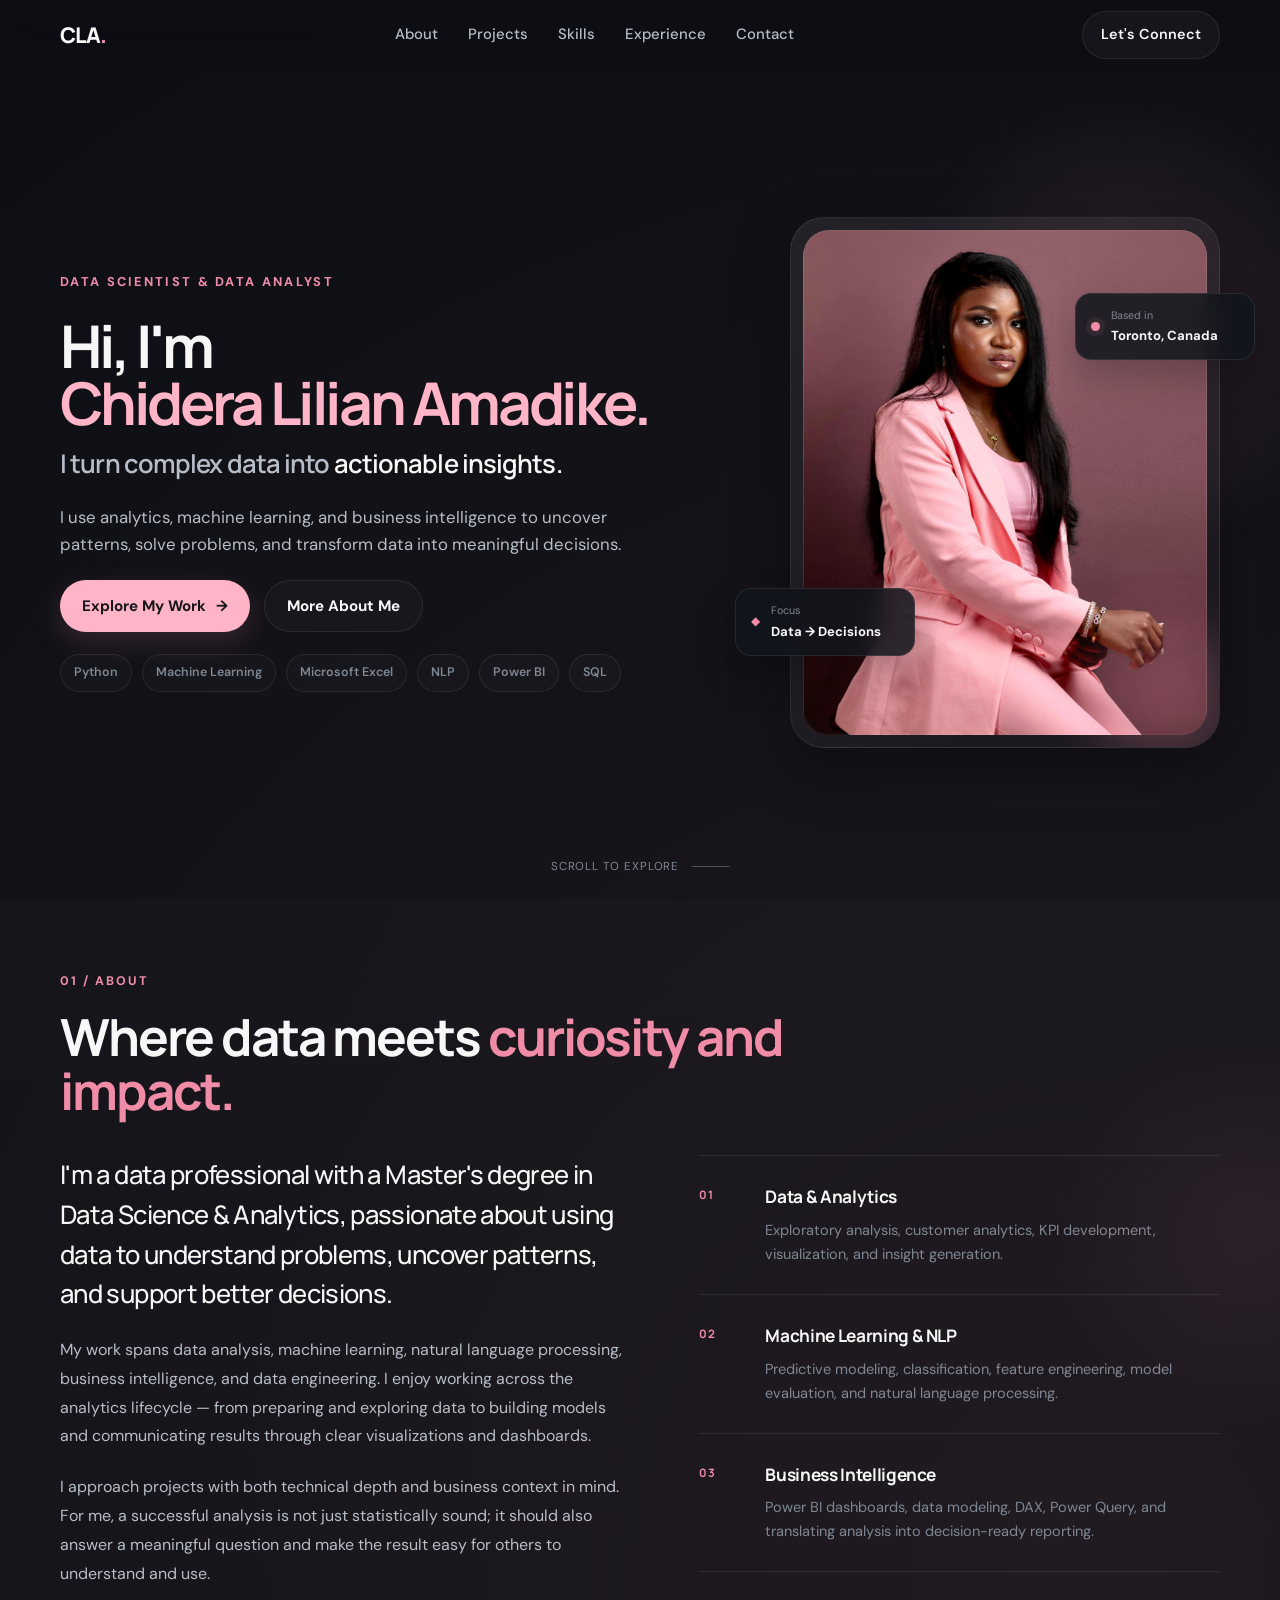
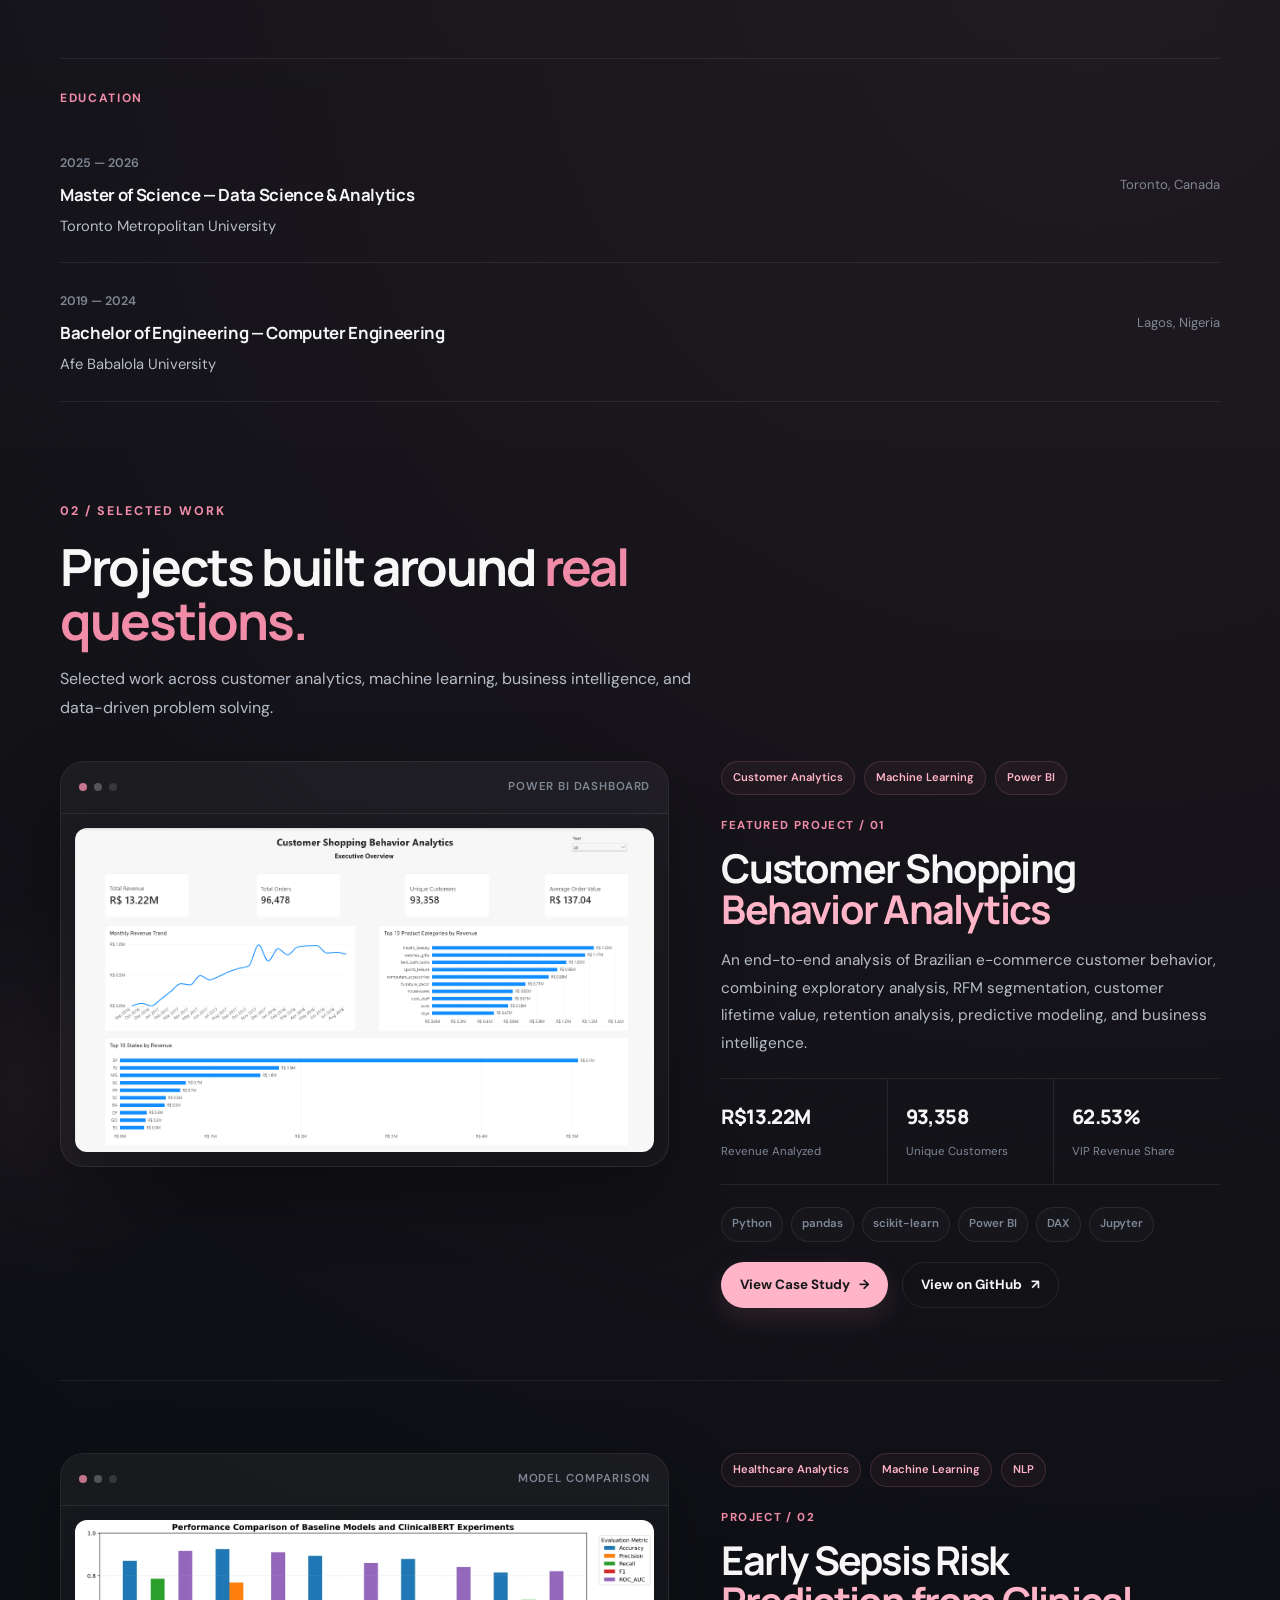
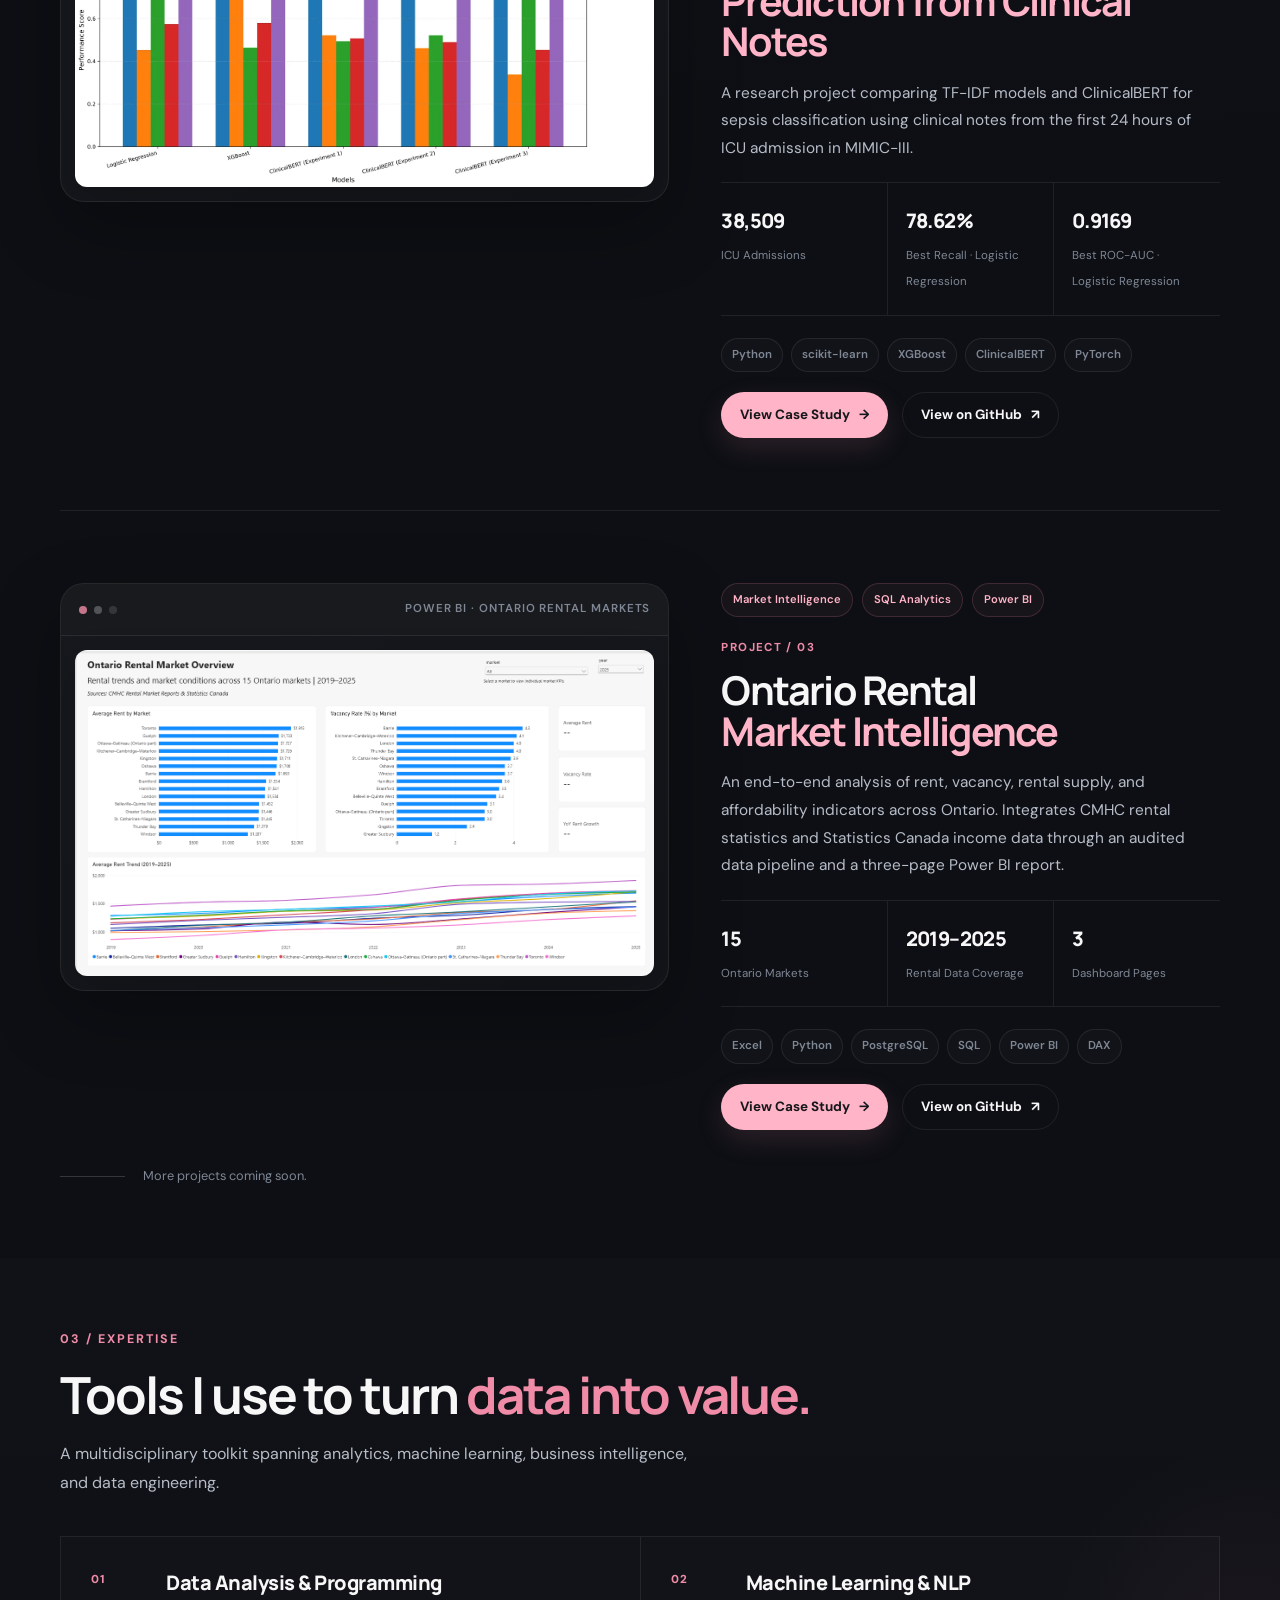
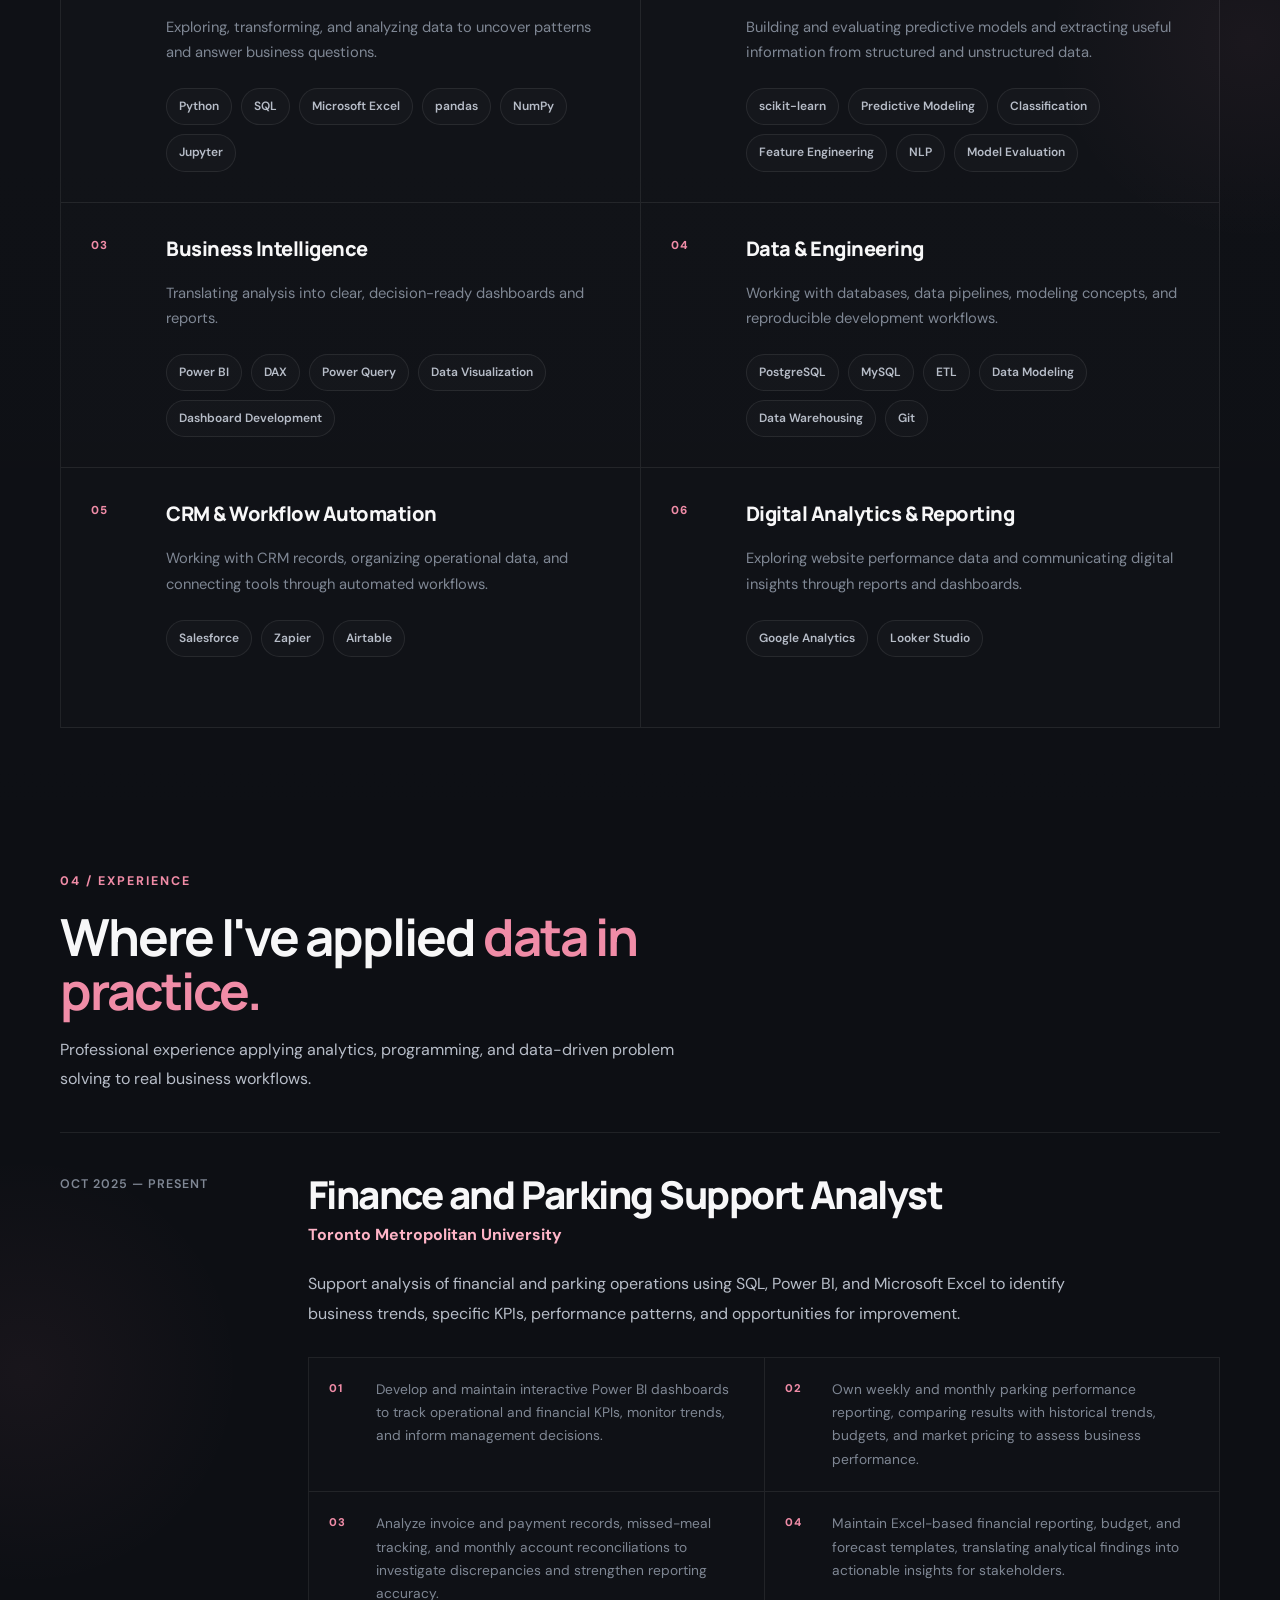
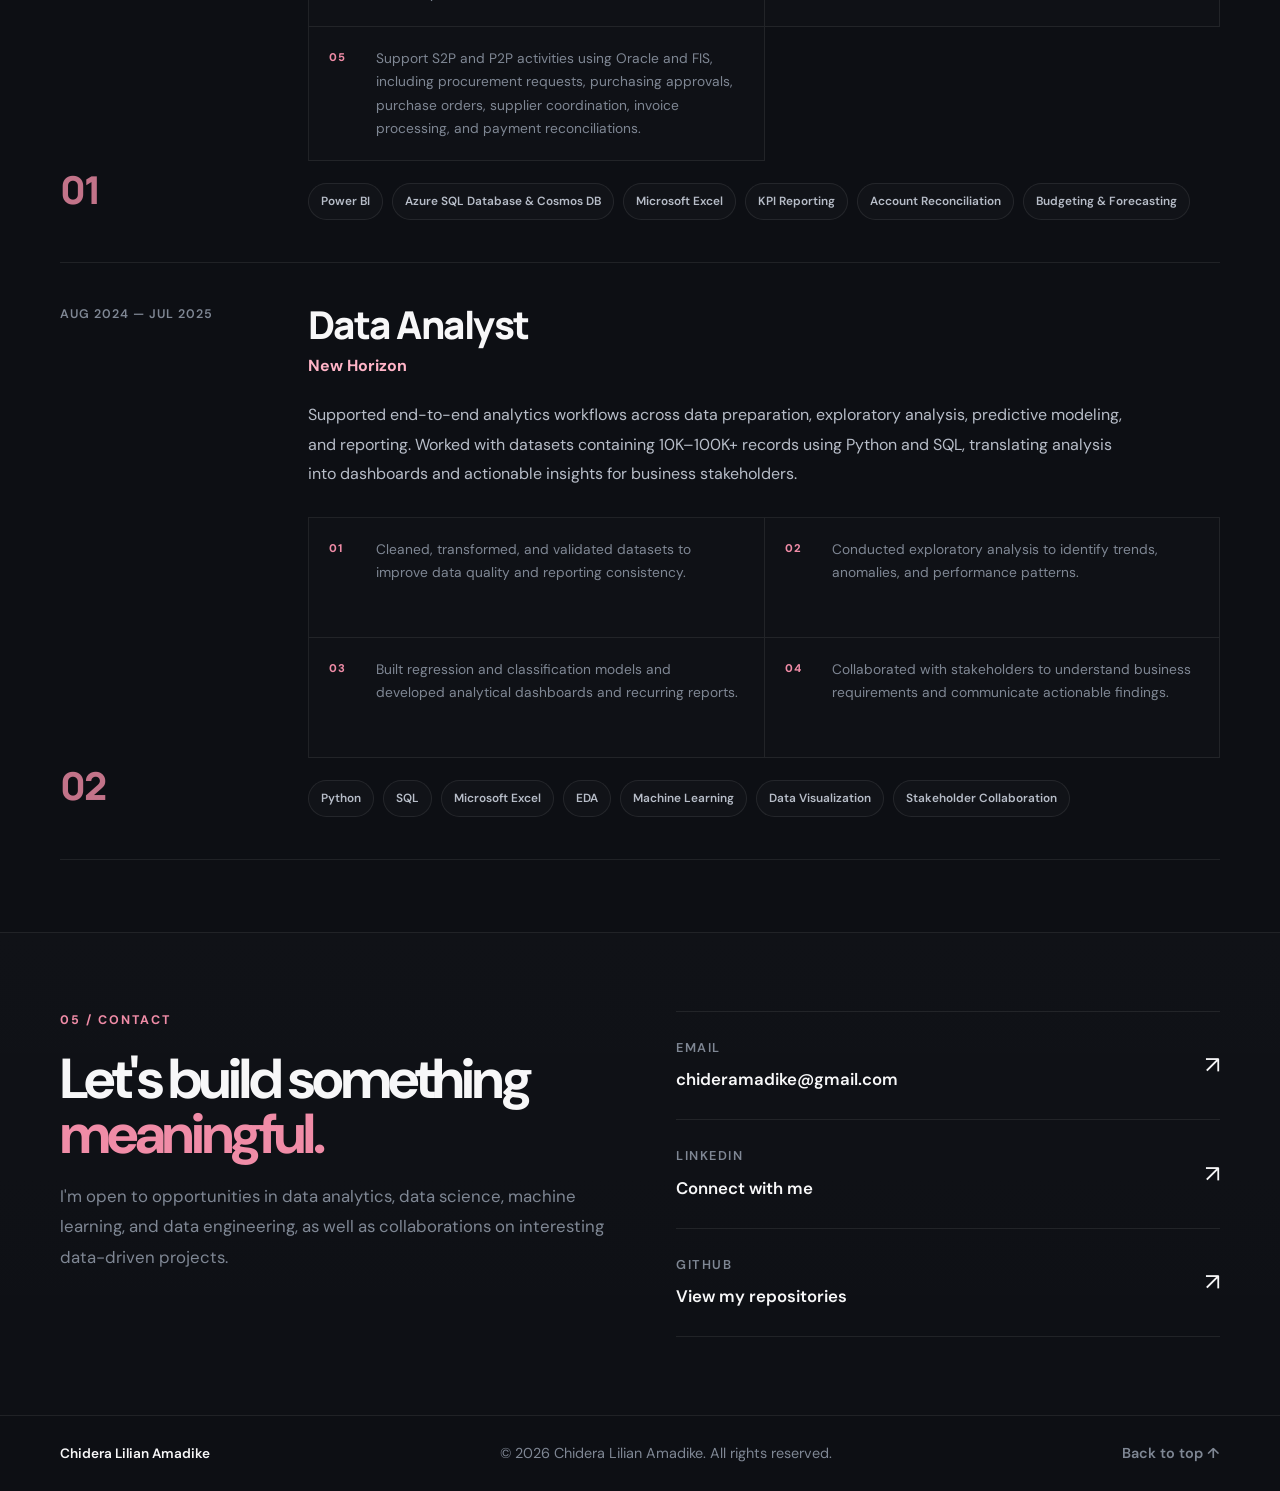
==== index.html @ ca0c2e91 "Update index.html" ====
<!DOCTYPE html>
<html lang="en">
<head>
    <meta charset="UTF-8">
    <meta name="viewport" content="width=device-width, initial-scale=1.0">

    <meta
        name="description"
        content="Portfolio of Chidera Lilian Amadike — Data Analyst and Scientist specializing in analytics, business intelligence, machine learning, and NLP."
    >

    <title>Chidera Lilian Amadike | Data Analyst and Scientist</title>

    <!-- Google Fonts -->
    <link rel="preconnect" href="https://fonts.googleapis.com">
    <link rel="preconnect" href="https://fonts.gstatic.com" crossorigin>
    <link
        href="https://fonts.googleapis.com/css2?family=DM+Sans:wght@400;500;600;700&family=Manrope:wght@400;500;600;700;800&display=swap"
        rel="stylesheet"
    >

    <!-- Main Stylesheet -->
    <link rel="stylesheet" href="css/style.css">
</head>

<body>

    <!-- =========================
         Navigation
    ========================== -->
    <header class="site-header">
        <nav class="navbar container">

            <a href="#home" class="logo" aria-label="Chidera Lilian Amadike home">
                CLA<span>.</span>
            </a>

            <div class="nav-links">
                <a href="#about">About</a>
                <a href="#projects">Projects</a>
                <a href="#skills">Skills</a>
                <a href="#experience">Experience</a>
                <a href="#contact">Contact</a>
            </div>

            <a href="#contact" class="nav-cta">
                Let's Connect
            </a>

        </nav>
    </header>


    <main>

        <!-- =========================
             Hero
        ========================== -->
        <section class="hero" id="home">

            <div class="hero-background" aria-hidden="true"></div>

            <div class="container hero-grid">

                <!-- Hero Content -->
                <div class="hero-content">

                    <p class="eyebrow">
                        DATA SCIENTIST & DATA ANALYST
                    </p>

                    <h1>
                        Hi, I'm
                        <span>Chidera Lilian Amadike.</span>
                    </h1>

                    <h2>
                        I turn complex data into
                        <span>actionable insights.</span>
                    </h2>

                    <p class="hero-description">
                        I use analytics, machine learning, and business
                        intelligence to uncover patterns, solve problems,
                        and transform data into meaningful decisions.
                    </p>

                    <div class="hero-actions">

                        <a href="#projects" class="btn btn-primary">
                            Explore My Work
                            <span aria-hidden="true">→</span>
                        </a>

                        <a href="#about" class="btn btn-secondary">
                            More About Me
                        </a>

                    </div>

                    <div class="hero-tech">
                        <span>Python</span>
                        <span>Machine Learning</span>
                        <span>Microsoft Excel</span>
                        <span>NLP</span>
                        <span>Power BI</span>
                        <span>SQL</span>
                    </div>

                </div>


                <!-- Hero Portrait -->
                <div class="hero-visual">

                    <div class="portrait-frame">

                        <img
                            src="assets/images/profile.jpeg"
                            alt="Portrait of Chidera Lilian Amadike"
                            class="profile-image"
                        >

                        <div class="portrait-accent" aria-hidden="true"></div>

                    </div>

                    <div class="floating-card floating-card-one">
                        <span class="floating-icon">◆</span>
                        <div>
                            <small>Focus</small>
                            <strong>Data → Decisions</strong>
                        </div>
                    </div>

                    <div class="floating-card floating-card-two">
                        <span class="status-dot"></span>
                        <div>
                            <small>Based in</small>
                            <strong>Toronto, Canada</strong>
                        </div>
                    </div>

                </div>

            </div>

            <div class="scroll-indicator">
                <span>Scroll to explore</span>
                <span class="scroll-line"></span>
            </div>

        </section>


        <!-- =========================
             About
        ========================== -->
        <section class="section about-section" id="about">
            <div class="container">

                <div class="section-heading">
                    <p class="section-label">01 / ABOUT</p>

                    <h2 class="section-title">
                        Where data meets
                        <span>curiosity and impact.</span>
                    </h2>
                </div>

                <div class="about-grid">

                    <div class="about-intro">
                        <p class="about-lead">
                            I'm a data professional with a Master's degree in
                            Data Science & Analytics, passionate about using data
                            to understand problems, uncover patterns, and support
                            better decisions.
                        </p>

                        <p>
                            My work spans data analysis, machine learning,
                            natural language processing, business intelligence,
                            and data engineering. I enjoy working across the
                            analytics lifecycle — from preparing and exploring
                            data to building models and communicating results
                            through clear visualizations and dashboards.
                        </p>

                        <p>
                            I approach projects with both technical depth and
                            business context in mind. For me, a successful
                            analysis is not just statistically sound; it should
                            also answer a meaningful question and make the
                            result easy for others to understand and use.
                        </p>
                    </div>

                    <div class="about-details">

                        <div class="about-card">
                            <span class="about-card-number">01</span>

                            <div>
                                <h3>Data & Analytics</h3>
                                <p>
                                    Exploratory analysis, customer analytics,
                                    KPI development, visualization, and
                                    insight generation.
                                </p>
                            </div>
                        </div>

                        <div class="about-card">
                            <span class="about-card-number">02</span>

                            <div>
                                <h3>Machine Learning & NLP</h3>
                                <p>
                                    Predictive modeling, classification,
                                    feature engineering, model evaluation,
                                    and natural language processing.
                                </p>
                            </div>
                        </div>

                        <div class="about-card">
                            <span class="about-card-number">03</span>

                            <div>
                                <h3>Business Intelligence</h3>
                                <p>
                                    Power BI dashboards, data modeling,
                                    DAX, Power Query, and translating
                                    analysis into decision-ready reporting.
                                </p>
                            </div>
                        </div>

                    </div>

                </div>

                <div class="about-education">

                    <div class="education-heading">
                        <span>Education</span>
                    </div>

                    <div class="education-item">

                        <div>
                            <span class="education-year">2025 — 2026</span>
                            <h3>Master of Science — Data Science & Analytics</h3>
                            <p>Toronto Metropolitan University</p>
                        </div>

                        <span class="education-location">
                            Toronto, Canada
                        </span>

                    </div>

                    <div class="education-item">

                        <div>
                            <span class="education-year">2019 — 2024</span>
                            <h3>Bachelor of Engineering — Computer Engineering</h3>
                            <p>Afe Babalola University</p>
                        </div>

                        <span class="education-location">
                            Lagos, Nigeria
                        </span>

                    </div>

                </div>

            </div>
        </section>
       


        <!-- =========================
             Projects
        ========================== -->
        <section class="section projects-section" id="projects">
            <div class="container">

                <div class="section-heading">
                    <p class="section-label">02 / SELECTED WORK</p>

                    <h2 class="section-title">
                        Projects built around
                        <span>real questions.</span>
                    </h2>

                    <p class="projects-intro">
                        Selected work across customer analytics, machine learning,
                        business intelligence, and data-driven problem solving.
                    </p>
                </div>


                <!-- Featured Project -->
                <article class="featured-project">

                    <!-- Dashboard Preview -->
                    <div class="project-visual">

                        <div class="project-browser">

                            <div class="browser-bar">
                                <div class="browser-dots">
                                    <span></span>
                                    <span></span>
                                    <span></span>
                                </div>

                                <span class="browser-label">
                                    Power BI Dashboard
                                </span>
                            </div>

                            <div class="dashboard-image-wrapper">
                                <img
                                    src="assets/images/dashboard-overview.png"
                                    alt="Customer Shopping Behavior Analytics Power BI executive dashboard"
                                    class="dashboard-image"
                                >
                            </div>

                        </div>

                    </div>


                    <!-- Project Information -->
                    <div class="project-content">

                        <div class="project-meta">
                            <span>Customer Analytics</span>
                            <span>Machine Learning</span>
                            <span>Power BI</span>
                        </div>

                        <p class="project-number">
                            FEATURED PROJECT / 01
                        </p>

                        <h3>
                            Customer Shopping
                            <span>Behavior Analytics</span>
                        </h3>

                        <p class="project-description">
                            An end-to-end analysis of Brazilian e-commerce
                            customer behavior, combining exploratory analysis,
                            RFM segmentation, customer lifetime value, retention
                            analysis, predictive modeling, and business
                            intelligence.
                        </p>


                        <!-- Project KPIs -->
                        <div class="project-stats">

                            <div class="project-stat">
                                <strong>R$13.22M</strong>
                                <span>Revenue Analyzed</span>
                            </div>

                            <div class="project-stat">
                                <strong>93,358</strong>
                                <span>Unique Customers</span>
                            </div>

                            <div class="project-stat">
                                <strong>62.53%</strong>
                                <span>VIP Revenue Share</span>
                            </div>

                        </div>


                        <!-- Technology Stack -->
                        <div class="project-stack">
                            <span>Python</span>
                            <span>pandas</span>
                            <span>scikit-learn</span>
                            <span>Power BI</span>
                            <span>DAX</span>
                            <span>Jupyter</span>
                        </div>


                        <!-- Project Actions -->
                        <div class="project-actions">

                            <a
                                href="projects/customer-shopping-behavior.html"
                                class="project-link project-link-primary"
                            >
                                View Case Study
                                <span aria-hidden="true">→</span>
                            </a>

                            <a
                                href="https://github.com/deralili/Customer-Shopping-Behavior-Analytics"
                                target="_blank"
                                rel="noopener noreferrer"
                                class="project-link"
                            >
                                View on GitHub
                                <span aria-hidden="true">↗</span>
                            </a>

                        </div>

                    </div>

                </article>

                <article class="featured-project additional-project">
                    <div class="project-visual">
                        <div class="project-browser">
                            <div class="browser-bar">
                                <div class="browser-dots"><span></span><span></span><span></span></div>
                                <span class="browser-label">Model comparison</span>
                            </div>
                            <div class="dashboard-image-wrapper">
                                <img src="assets/images/sepsis-model-comparison.webp" alt="Comparison of Logistic Regression, XGBoost, and ClinicalBERT performance for sepsis classification" class="dashboard-image" loading="lazy">
                            </div>
                        </div>
                    </div>
                    <div class="project-content">
                        <div class="project-meta"><span>Healthcare Analytics</span><span>Machine Learning</span><span>NLP</span></div>
                        <p class="project-number">PROJECT / 02</p>
                        <h3>Early Sepsis Risk <span>Prediction from Clinical Notes</span></h3>
                        <p class="project-description">A research project comparing TF-IDF models and ClinicalBERT for sepsis classification using clinical notes from the first 24 hours of ICU admission in MIMIC-III.</p>
                        <div class="project-stats">
                            <div class="project-stat"><strong>38,509</strong><span>ICU Admissions</span></div>
                            <div class="project-stat"><strong>78.62%</strong><span>Best Recall · Logistic Regression</span></div>
                            <div class="project-stat"><strong>0.9169</strong><span>Best ROC-AUC · Logistic Regression</span></div>
                        </div>
                        <div class="project-stack"><span>Python</span><span>scikit-learn</span><span>XGBoost</span><span>ClinicalBERT</span><span>PyTorch</span></div>
                        <div class="project-actions">
                            <a href="projects/early-sepsis-risk-prediction.html" class="project-link project-link-primary">View Case Study <span aria-hidden="true">→</span></a>
                            <a href="https://github.com/deralili/Early-Sepsis-Risk-Prediction-NLP" target="_blank" rel="noopener noreferrer" class="project-link">View on GitHub <span aria-hidden="true">↗</span></a>
                        </div>
                    </div>
                </article>


                <article class="featured-project additional-project">
                    <div class="project-visual">
                        <div class="project-browser">
                            <div class="browser-bar">
                                <div class="browser-dots"><span></span><span></span><span></span></div>
                                <span class="browser-label">Power BI · Ontario Rental Markets</span>
                            </div>
                            <div class="dashboard-image-wrapper">
                                <img src="assets/images/rental-market-overview.webp" alt="Ontario rental dashboard comparing average rents, vacancy rates, and trends across 15 markets" class="dashboard-image" width="1339" height="754" loading="lazy">
                            </div>
                        </div>
                    </div>
                    <div class="project-content">
                        <div class="project-meta"><span>Market Intelligence</span><span>SQL Analytics</span><span>Power BI</span></div>
                        <p class="project-number">PROJECT / 03</p>
                        <h3>Ontario Rental <span>Market Intelligence</span></h3>
                        <p class="project-description">An end-to-end analysis of rent, vacancy, rental supply, and affordability indicators across Ontario. Integrates CMHC rental statistics and Statistics Canada income data through an audited data pipeline and a three-page Power BI report.</p>
                        <div class="project-stats">
                            <div class="project-stat"><strong>15</strong><span>Ontario Markets</span></div>
                            <div class="project-stat"><strong>2019–2025</strong><span>Rental Data Coverage</span></div>
                            <div class="project-stat"><strong>3</strong><span>Dashboard Pages</span></div>
                        </div>
                        <div class="project-stack"><span>Excel</span><span>Python</span><span>PostgreSQL</span><span>SQL</span><span>Power BI</span><span>DAX</span></div>
                        <div class="project-actions">
                            <a href="projects/ontario-rental-market-intelligence.html" class="project-link project-link-primary">View Case Study <span aria-hidden="true">→</span></a>
                            <a href="https://github.com/deralili/Ontario-Rental-Market-Intelligence" target="_blank" rel="noopener noreferrer" class="project-link">View on GitHub <span aria-hidden="true">↗</span></a>
                        </div>
                    </div>
                </article>

                <!-- Future Projects -->
                <div class="more-projects">

                    <span class="more-projects-line"></span>

                    <p>
                        More projects coming soon.
                    </p>

                </div>

            </div>
        </section>


        <!-- =========================
            Skills
        ========================== -->
        <section class="section skills-section" id="skills">
            <div class="container">

                <div class="section-heading">
                    <p class="section-label">03 / EXPERTISE</p>

                    <h2 class="section-title">
                        Tools I use to turn
                        <span>data into value.</span>
                    </h2>

                    <p class="skills-intro">
                        A multidisciplinary toolkit spanning analytics,
                        machine learning, business intelligence, and
                        data engineering.
                    </p>
                </div>


                <div class="skills-grid">

                    <!-- Data Analysis -->
                    <article class="skill-group">

                        <div class="skill-number">01</div>

                        <div class="skill-content">
                            <h3>Data Analysis & Programming</h3>

                            <p>
                                Exploring, transforming, and analyzing data
                                to uncover patterns and answer business questions.
                            </p>

                            <div class="skill-tags">
                                <span>Python</span>
                                <span>SQL</span>
                                <span>Microsoft Excel</span>
                                <span>pandas</span>
                                <span>NumPy</span>
                                <span>Jupyter</span>
                            </div>
                        </div>

                    </article>


                    <!-- Machine Learning -->
                    <article class="skill-group">

                        <div class="skill-number">02</div>

                        <div class="skill-content">
                            <h3>Machine Learning & NLP</h3>

                            <p>
                                Building and evaluating predictive models
                                and extracting useful information from
                                structured and unstructured data.
                            </p>

                            <div class="skill-tags">
                                <span>scikit-learn</span>
                                <span>Predictive Modeling</span>
                                <span>Classification</span>
                                <span>Feature Engineering</span>
                                <span>NLP</span>
                                <span>Model Evaluation</span>
                            </div>
                        </div>

                    </article>


                    <!-- Business Intelligence -->
                    <article class="skill-group">

                        <div class="skill-number">03</div>

                        <div class="skill-content">
                            <h3>Business Intelligence</h3>

                            <p>
                                Translating analysis into clear,
                                decision-ready dashboards and reports.
                            </p>

                            <div class="skill-tags">
                                <span>Power BI</span>
                                <span>DAX</span>
                                <span>Power Query</span>
                                <span>Data Visualization</span>
                                <span>Dashboard Development</span>
                            </div>
                        </div>

                    </article>


                    <!-- Data Engineering -->
                    <article class="skill-group">

                        <div class="skill-number">04</div>

                        <div class="skill-content">
                            <h3>Data & Engineering</h3>

                            <p>
                                Working with databases, data pipelines,
                                modeling concepts, and reproducible
                                development workflows.
                            </p>

                            <div class="skill-tags">
                                <span>PostgreSQL</span>
                                <span>MySQL</span>
                                <span>ETL</span>
                                <span>Data Modeling</span>
                                <span>Data Warehousing</span>
                                <span>Git</span>
                            </div>
                        </div>

                    </article>

                    <article class="skill-group">
                        <div class="skill-number">05</div>
                        <div class="skill-content">
                            <h3>CRM &amp; Workflow Automation</h3>
                            <p>Working with CRM records, organizing operational data, and connecting tools through automated workflows.</p>
                            <div class="skill-tags">
                                <span>Salesforce</span>
                                <span>Zapier</span>
                                <span>Airtable</span>
                            </div>
                        </div>
                    </article>

                    <article class="skill-group">
                        <div class="skill-number">06</div>
                        <div class="skill-content">
                            <h3>Digital Analytics &amp; Reporting</h3>
                            <p>Exploring website performance data and communicating digital insights through reports and dashboards.</p>
                            <div class="skill-tags">
                                <span>Google Analytics</span>
                                <span>Looker Studio</span>
                            </div>
                        </div>
                    </article>

                </div>

            </div>
        </section>


        <!-- =========================
            Experience
        ========================== -->
        <section class="section experience-section" id="experience">
            <div class="container">

                <div class="section-heading">
                    <p class="section-label">04 / EXPERIENCE</p>

                    <h2 class="section-title">
                        Where I've applied
                        <span>data in practice.</span>
                    </h2>

                    <p class="experience-intro">
                        Professional experience applying analytics,
                        programming, and data-driven problem solving
                        to real business workflows.
                    </p>
                </div>


                <div class="experience-list">

                    <article class="experience-item">
                        <div class="experience-meta">
                            <span class="experience-date">OCT 2025 — PRESENT</span>
                            <span class="experience-number">01</span>
                        </div>
                        <div class="experience-main">
                            <div class="experience-heading">
                                <h3>Finance and Parking Support Analyst</h3>
                                <p>Toronto Metropolitan University</p>
                            </div>
                            <p class="experience-description">Support analysis of financial and parking operations using SQL, Power BI, and Microsoft Excel to identify business trends, specific KPIs, performance patterns, and opportunities for improvement.</p>
                            <div class="experience-highlights">
                                <div><span>01</span><p>Develop and maintain interactive Power BI dashboards to track operational and financial KPIs, monitor trends, and inform management decisions.</p></div>
                                <div><span>02</span><p>Own weekly and monthly parking performance reporting, comparing results with historical trends, budgets, and market pricing to assess business performance.</p></div>
                                <div><span>03</span><p>Analyze invoice and payment records, missed-meal tracking, and monthly account reconciliations to investigate discrepancies and strengthen reporting accuracy.</p></div>
                                <div><span>04</span><p>Maintain Excel-based financial reporting, budget, and forecast templates, translating analytical findings into actionable insights for stakeholders.</p></div>
                                <div><span>05</span><p>Support S2P and P2P activities using Oracle and FIS, including procurement requests, purchasing approvals, purchase orders, supplier coordination, invoice processing, and payment reconciliations.</p></div>
                            </div>
                            <div class="experience-tools">
                                <span>Power BI</span>
                                <span>Azure SQL Database & Cosmos DB</span>
                                <span>Microsoft Excel</span>
                                <span>KPI Reporting</span>
                                <span>Account Reconciliation</span>
                                <span>Budgeting &amp; Forecasting</span>
                            </div>
                        </div>
                    </article>



                    <article class="experience-item">

                        <div class="experience-meta">
                            <span class="experience-date">
                                AUG 2024 — JUL 2025
                            </span>

                            <span class="experience-number">
                                02
                            </span>
                        </div>


                        <div class="experience-main">

                            <div class="experience-heading">
                                <h3>Data Analyst</h3>
                                <p>New Horizon</p>
                            </div>

                            <p class="experience-description">
                                Supported end-to-end analytics workflows across
                                data preparation, exploratory analysis, predictive
                                modeling, and reporting. Worked with datasets
                                containing 10K–100K+ records using Python and SQL,
                                translating analysis into dashboards and actionable
                                insights for business stakeholders.
                            </p>


                            <div class="experience-highlights">

                                <div>
                                    <span>01</span>
                                    <p>
                                        Cleaned, transformed, and validated
                                        datasets to improve data quality and
                                        reporting consistency.
                                    </p>
                                </div>

                                <div>
                                    <span>02</span>
                                    <p>
                                        Conducted exploratory analysis to identify
                                        trends, anomalies, and performance patterns.
                                    </p>
                                </div>

                                <div>
                                    <span>03</span>
                                    <p>
                                        Built regression and classification models
                                        and developed analytical dashboards and
                                        recurring reports.
                                    </p>
                                </div>

                                <div>
                                    <span>04</span>
                                    <p>
                                        Collaborated with stakeholders to understand
                                        business requirements and communicate
                                        actionable findings.
                                    </p>
                                </div>

                            </div>


                            <div class="experience-tools">
                                <span>Python</span>
                                <span>SQL</span>
                                <span>Microsoft Excel</span>
                                <span>EDA</span>
                                <span>Machine Learning</span>
                                <span>Data Visualization</span>
                                <span>Stakeholder Collaboration</span>
                            </div>

                        </div>

                    </article>

                </div>

            </div>
        </section>


        <!-- =========================
            Contact
        ========================== -->
        <section class="section contact-section" id="contact">
            <div class="container">

                <div class="contact-grid">

                    <div class="contact-copy">

                        <p class="section-label">05 / CONTACT</p>

                        <h2 class="contact-title">
                            Let's build something
                            <span>meaningful.</span>
                        </h2>

                        <p class="contact-description">
                            I'm open to opportunities in data analytics,
                            data science, machine learning, and data engineering,
                            as well as collaborations on interesting data-driven
                            projects.
                        </p>

                    </div>


                    <div class="contact-links">

                        <a
                            href="mailto:chideramadike@gmail.com"
                            class="contact-link"
                        >
                            <div>
                                <span class="contact-link-label">Email</span>
                                <strong>chideramadike@gmail.com</strong>
                            </div>

                            <span class="contact-arrow" aria-hidden="true">↗</span>
                        </a>


                        <a
                            href="https://www.linkedin.com/in/chidera-amadike-513318216/"
                            target="_blank"
                            rel="noopener noreferrer"
                            class="contact-link"
                        >
                            <div>
                                <span class="contact-link-label">LinkedIn</span>
                                <strong>Connect with me</strong>
                            </div>

                            <span class="contact-arrow" aria-hidden="true">↗</span>
                        </a>


                        <a
                            href="https://github.com/deralili"
                            target="_blank"
                            rel="noopener noreferrer"
                            class="contact-link"
                        >
                            <div>
                                <span class="contact-link-label">GitHub</span>
                                <strong>View my repositories</strong>
                            </div>

                            <span class="contact-arrow" aria-hidden="true">↗</span>
                        </a>

                    </div>

                </div>

            </div>
        </section>

    </main>


    <!-- =========================
            Footer
        ========================= -->
        <footer class="site-footer">
            <div class="container footer-inner">

                <p class="footer-name">
                    Chidera Lilian Amadike
                </p>

                <p class="footer-copy">
                    © 2026 Chidera Lilian Amadike. All rights reserved.
                </p>

                <a href="#" class="back-to-top">
                    Back to top ↑
                </a>

            </div>
        </footer>


    <!-- JavaScript -->
    <script src="js/script.js"></script>

</body>
</html>
---- css/style.css ----
/* =========================
   Root Variables
========================== */

:root {
    --bg: #0d0f14;
    --bg-soft: #141821;
    --surface: rgba(255, 255, 255, 0.04);

    --text: #f7f7f8;
    --text-soft: #b7bdc8;
    --text-muted: #7f8794;

    --accent: #f08ca7;
    --accent-light: #ffb4c7;
    --accent-dark: #c95f7d;

    --border: rgba(255, 255, 255, 0.08);

    --shadow:
        0 20px 60px rgba(0, 0, 0, 0.35);

    --container: 1160px;
}


/* =========================
   Reset
========================== */

*,
*::before,
*::after {
    box-sizing: border-box;
    margin: 0;
    padding: 0;
}

html {
    scroll-behavior: smooth;
}

body {
    font-family: "DM Sans", sans-serif;
    background:
        radial-gradient(
            circle at 85% 20%,
            rgba(240, 140, 167, 0.08),
            transparent 28%
        ),
        var(--bg);
    color: var(--text);
    line-height: 1.6;
    overflow-x: hidden;
}

img {
    display: block;
    max-width: 100%;
}

a {
    color: inherit;
    text-decoration: none;
}

[id] {
    scroll-margin-top: 92px;
}

button,
input,
textarea {
    font: inherit;
}


/* =========================
   Utility
========================== */

.container {
    width: min(100% - 40px, var(--container));
    margin-inline: auto;
}

.section {
    padding: 72px 0;
}

.section-label {
    margin-bottom: 18px;

    color: var(--accent);
    font-size: 0.78rem;
    font-weight: 700;
    letter-spacing: 0.16em;
}

.section-title {
    max-width: 760px;

    font-family: "Manrope", sans-serif;
    font-size: clamp(2rem, 4vw, 3.45rem);
    line-height: 1.05;
    letter-spacing: -0.04em;
}

.section-title span {
    color: var(--accent);
}


/* =========================
   Header
========================== */

.site-header {
    position: fixed;
    top: 0;
    left: 0;
    z-index: 1000;

    width: 100%;

    background: rgba(13, 15, 20, 0.72);
    border-bottom: 1px solid transparent;

    backdrop-filter: blur(18px);
    -webkit-backdrop-filter: blur(18px);
}

.navbar {
    min-height: 70px;

    display: flex;
    align-items: center;
    justify-content: space-between;
    gap: 32px;
}

.logo {
    font-family: "Manrope", sans-serif;
    font-size: 1.35rem;
    font-weight: 800;
    letter-spacing: -0.04em;
}

.logo span {
    color: var(--accent);
}

.nav-links {
    display: flex;
    align-items: center;
    gap: 30px;
}

.nav-links a {
    position: relative;

    color: var(--text-soft);
    font-size: 0.93rem;
    font-weight: 500;

    transition:
        color 0.25s ease,
        transform 0.25s ease;
}

.nav-links a::after {
    content: "";

    position: absolute;
    left: 0;
    bottom: -7px;

    width: 0;
    height: 1px;

    background: var(--accent);

    transition: width 0.25s ease;
}

.nav-links a:hover {
    color: var(--text);
}

.nav-links a:hover::after {
    width: 100%;
}

.nav-cta {
    padding: 11px 18px;

    border: 1px solid var(--border);
    border-radius: 999px;

    color: var(--text);
    font-size: 0.9rem;
    font-weight: 600;

    background: rgba(255, 255, 255, 0.035);

    transition:
        background 0.25s ease,
        border-color 0.25s ease,
        transform 0.25s ease;
}

.nav-cta:hover {
    background: rgba(240, 140, 167, 0.08);
    border-color: rgba(240, 140, 167, 0.35);

    transform: translateY(-2px);
}


/* =========================
   Hero
========================== */

.hero {
    position: relative;

    min-height: 100vh;
    padding: 128px 0 64px;

    display: flex;
    align-items: center;

    overflow: hidden;
}

.hero-background {
    position: absolute;
    inset: 0;

    pointer-events: none;
}

.hero-background::before {
    content: "";

    position: absolute;
    top: 8%;
    right: -8%;

    width: 520px;
    height: 520px;

    border-radius: 50%;

    background:
        radial-gradient(
            circle,
            rgba(240, 140, 167, 0.14),
            transparent 65%
        );

    filter: blur(8px);
}

.hero-background::after {
    content: none;
}

.hero-grid {
    position: relative;
    z-index: 1;

    display: grid;
    grid-template-columns:
        minmax(0, 1.15fr)
        minmax(350px, 0.85fr);

    align-items: center;
    gap: 64px;
}

.hero-content {
    max-width: 710px;
}

.eyebrow {
    margin-bottom: 24px;

    color: var(--accent);
    font-size: 0.8rem;
    font-weight: 700;
    letter-spacing: 0.18em;
}

.hero h1 {
    margin-bottom: 18px;

    font-family: "Manrope", sans-serif;
    font-size: clamp(2.7rem, 4.6vw, 4.25rem);
    line-height: 0.97;
    letter-spacing: -0.055em;
}

.hero h1 span {
    display: block;
    color: var(--accent-light);
}

.hero h2 {
    max-width: 650px;
    margin-bottom: 26px;

    color: var(--text-soft);

    font-family: "Manrope", sans-serif;
    font-size: clamp(1.35rem, 2vw, 1.95rem);
    line-height: 1.15;
    letter-spacing: -0.035em;
    font-weight: 600;
}

.hero h2 span {
    color: var(--text);
}

.hero-description {
    max-width: 620px;
    margin-bottom: 22px;

    color: var(--text-soft);
    font-size: 1.05rem;
}

.hero-actions {
    display: flex;
    flex-wrap: wrap;
    gap: 14px;

    margin-bottom: 22px;
}


/* =========================
   Buttons
========================== */

.btn {
    min-height: 52px;
    padding: 0 22px;

    display: inline-flex;
    align-items: center;
    justify-content: center;
    gap: 10px;

    border-radius: 999px;

    font-size: 0.95rem;
    font-weight: 700;

    transition:
        transform 0.25s ease,
        box-shadow 0.25s ease,
        background 0.25s ease,
        border-color 0.25s ease;
}

.btn-primary {
    color: #15171b;
    background: var(--accent-light);

    box-shadow:
        0 10px 28px rgba(240, 140, 167, 0.16);
}

.btn-primary:hover {
    transform: translateY(-3px);

    box-shadow:
        0 16px 34px rgba(240, 140, 167, 0.23);
}

.btn-secondary {
    border: 1px solid var(--border);
    color: var(--text);
    background: rgba(255, 255, 255, 0.025);
}

.btn-secondary:hover {
    border-color: rgba(240, 140, 167, 0.28);
    background: rgba(255, 255, 255, 0.055);

    transform: translateY(-3px);
}


/* =========================
   Hero Tech Pills
========================== */

.hero-tech {
    display: flex;
    flex-wrap: wrap;
    gap: 10px;
}

.hero-tech span {
    padding: 8px 13px;

    border: 1px solid var(--border);
    border-radius: 999px;

    color: var(--text-muted);
    font-size: 0.78rem;
    font-weight: 600;

    background: rgba(255, 255, 255, 0.02);
}


/* =========================
   Hero Portrait
========================== */

.hero-visual {
    position: relative;

    width: 100%;
    max-width: 430px;
    justify-self: end;
}

.portrait-frame {
    position: relative;

    padding: 12px;

    border: 1px solid rgba(255, 255, 255, 0.08);
    border-radius: 34px;

    background:
        linear-gradient(
            145deg,
            rgba(255, 255, 255, 0.075),
            rgba(255, 255, 255, 0.015)
        );

    box-shadow: var(--shadow);

    overflow: hidden;
}

.profile-image {
    width: 100%;
    aspect-ratio: 4 / 5;

    object-fit: cover;
    object-position: center 20%;

    border-radius: 26px;

    filter:
        saturate(0.96)
        contrast(1.02);
}

.portrait-frame::after {
    content: "";

    position: absolute;
    inset: 12px;

    border-radius: 26px;

    box-shadow:
        inset 0 0 0 1px rgba(255, 255, 255, 0.055);

    pointer-events: none;
}

.portrait-accent {
    position: absolute;

    width: 170px;
    height: 170px;

    right: -30px;
    bottom: -34px;

    border-radius: 50%;

    background:
        radial-gradient(
            circle,
            rgba(240, 140, 167, 0.34),
            rgba(240, 140, 167, 0)
        );

    filter: blur(20px);

    pointer-events: none;
}


/* =========================
   Floating Cards
========================== */

.floating-card {
    position: absolute;

    min-width: 180px;
    padding: 13px 15px;

    display: flex;
    align-items: center;
    gap: 11px;

    border: 1px solid rgba(255, 255, 255, 0.085);
    border-radius: 16px;

    background: rgba(18, 21, 28, 0.86);

    box-shadow:
        0 18px 40px rgba(0, 0, 0, 0.25);

    backdrop-filter: blur(14px);
    -webkit-backdrop-filter: blur(14px);
}

.floating-card small {
    display: block;

    margin-bottom: 1px;

    color: var(--text-muted);
    font-size: 0.67rem;
}

.floating-card strong {
    display: block;

    color: var(--text);
    font-size: 0.82rem;
    font-weight: 700;
}

.floating-card-one {
    left: -55px;
    bottom: 92px;
}

.floating-card-two {
    right: -35px;
    top: 76px;
}

.floating-icon {
    color: var(--accent);
    font-size: 0.75rem;
}

.status-dot {
    width: 9px;
    height: 9px;

    flex: 0 0 auto;

    border-radius: 50%;

    background: var(--accent);

    box-shadow:
        0 0 0 5px rgba(240, 140, 167, 0.08);
}


/* =========================
   Scroll Indicator
========================== */

.scroll-indicator {
    position: absolute;
    left: 50%;
    bottom: 24px;

    transform: translateX(-50%);

    display: flex;
    align-items: center;
    gap: 12px;

    color: var(--text-muted);
    font-size: 0.72rem;
    letter-spacing: 0.08em;
    text-transform: uppercase;
}

.scroll-line {
    width: 38px;
    height: 1px;

    background: rgba(255, 255, 255, 0.25);
}


/* =========================
   Placeholder Sections
========================== */

.section:nth-of-type(even) {
    background:
        linear-gradient(
            to bottom,
            rgba(255, 255, 255, 0.012),
            rgba(255, 255, 255, 0.004)
        );
}


/* =========================
   Footer
========================== */

.site-footer {
    padding: 28px 0;

    border-top: 1px solid var(--border);

    color: var(--text-muted);
    font-size: 0.85rem;
}


/* =========================
   Responsive
========================== */

@media (max-width: 1050px) {

    .hero-grid {
        grid-template-columns: 1fr 0.85fr;
        gap: 50px;
    }

    .floating-card-one {
        left: -25px;
    }

    .floating-card-two {
        right: -10px;
    }
}


@media (max-width: 860px) {

    .nav-links {
        display: none;
    }

    .hero {
        padding-top: 120px;
    }

    .hero-grid {
        grid-template-columns: 1fr;
        gap: 58px;
    }

    .hero-content {
        max-width: 760px;
    }

    .hero-visual {
        width: min(100%, 440px);
        justify-self: center;
    }

    .floating-card-one {
        left: -20px;
    }

    .floating-card-two {
        right: -15px;
    }

    .scroll-indicator {
        display: none;
    }
}


@media (max-width: 560px) {

    .container {
        width: min(100% - 28px, var(--container));
    }

    .site-header {
        background: rgba(13, 15, 20, 0.88);
    }

    .navbar {
        min-height: 72px;
    }

    .nav-cta {
        padding: 9px 14px;
        font-size: 0.8rem;
    }

    .hero {
        min-height: auto;
        padding: 120px 0 70px;
    }

    .hero h1 {
        font-size: clamp(2.8rem, 16vw, 4.5rem);
    }

    .hero h2 {
        font-size: 1.55rem;
    }

    .hero-description {
        font-size: 0.98rem;
    }

    .hero-actions {
        align-items: stretch;
        flex-direction: column;
    }

    .btn {
        width: 100%;
    }

    .portrait-frame {
        border-radius: 26px;
    }

    .profile-image {
        border-radius: 20px;
    }

    .portrait-frame::after {
        border-radius: 20px;
    }

    .floating-card {
        min-width: 155px;
        padding: 11px 12px;
    }

    .floating-card-one {
        left: -4px;
        bottom: 42px;
    }

    .floating-card-two {
        right: -4px;
        top: 35px;
    }

    .section {
        padding: 72px 0;
    }
}



/* =========================
   About Section
========================== */

.about-section {
    position: relative;
    overflow: hidden;
}

.about-section::before {
    content: "";

    position: absolute;
    top: 10%;
    right: -180px;

    width: 420px;
    height: 420px;

    border-radius: 50%;

    background: radial-gradient(
        circle,
        rgba(240, 140, 167, 0.07),
        transparent 68%
    );

    pointer-events: none;
}

.section-heading {
    margin-bottom: 38px;
}

.about-grid {
    display: grid;
    grid-template-columns: 1.05fr 0.95fr;
    gap: 64px;

    align-items: start;
}

.about-intro {
    max-width: 650px;
}

.about-lead {
    margin-bottom: 22px;

    color: var(--text);
    font-family: "Manrope", sans-serif;
    font-size: clamp(1.35rem, 2vw, 1.7rem);
    font-weight: 500;
    line-height: 1.55;
    letter-spacing: -0.025em;
}

.about-intro > p:not(.about-lead) {
    margin-bottom: 22px;

    color: var(--text-soft);
    font-size: 1rem;
    line-height: 1.8;
}


/* About Capability Cards */

.about-details {
    display: flex;
    flex-direction: column;
}

.about-card {
    padding: 27px 0;

    display: grid;
    grid-template-columns: 48px 1fr;
    gap: 18px;

    border-top: 1px solid var(--border);
}

.about-card:last-child {
    border-bottom: 1px solid var(--border);
}

.about-card-number {
    padding-top: 3px;

    color: var(--accent);
    font-family: "Manrope", sans-serif;
    font-size: 0.72rem;
    font-weight: 700;
    letter-spacing: 0.08em;
}

.about-card h3 {
    margin-bottom: 8px;

    color: var(--text);
    font-family: "Manrope", sans-serif;
    font-size: 1.08rem;
    font-weight: 700;
    letter-spacing: -0.02em;
}

.about-card p {
    max-width: 440px;

    color: var(--text-muted);
    font-size: 0.91rem;
    line-height: 1.65;
}


/* Education */

.about-education {
    margin-top: 48px;

    border-top: 1px solid var(--border);
}

.education-heading {
    padding: 25px 0 15px;
}

.education-heading span {
    color: var(--accent);

    font-size: 0.75rem;
    font-weight: 700;
    letter-spacing: 0.14em;
    text-transform: uppercase;
}

.education-item {
    padding: 24px 0;

    display: flex;
    align-items: flex-start;
    justify-content: space-between;
    gap: 40px;

    border-bottom: 1px solid var(--border);
}

.education-year {
    display: inline-block;

    margin-bottom: 8px;

    color: var(--text-muted);
    font-size: 0.78rem;
    font-weight: 600;
}

.education-item h3 {
    margin-bottom: 6px;

    color: var(--text);
    font-family: "Manrope", sans-serif;
    font-size: 1.05rem;
    font-weight: 700;
    letter-spacing: -0.02em;
}

.education-item p {
    color: var(--text-soft);
    font-size: 0.92rem;
}

.education-location {
    padding-top: 25px;

    color: var(--text-muted);
    font-size: 0.82rem;

    text-align: right;
    white-space: nowrap;
}


/* =========================
   About Responsive
========================== */

@media (max-width: 860px) {

    .about-grid {
        grid-template-columns: 1fr;
        gap: 42px;
    }

    .about-intro {
        max-width: 720px;
    }

    .about-education {
        margin-top: 75px;
    }
}


@media (max-width: 560px) {

    .section-heading {
        margin-bottom: 36px;
    }

    .about-lead {
        font-size: 1.25rem;
    }

    .about-card {
        grid-template-columns: 38px 1fr;
        gap: 10px;

        padding: 23px 0;
    }

    .about-education {
        margin-top: 48px;
    }

    .education-item {
        flex-direction: column;
        gap: 10px;

        padding: 25px 0;
    }

    .education-location {
        padding-top: 0;

        text-align: left;
    }
}



/* =========================
   Projects Section
========================== */

.projects-section {
    position: relative;
    overflow: hidden;
}

.projects-section::before {
    content: "";

    position: absolute;
    top: 18%;
    left: -180px;

    width: 420px;
    height: 420px;

    border-radius: 50%;

    background: radial-gradient(
        circle,
        rgba(240, 140, 167, 0.055),
        transparent 68%
    );

    pointer-events: none;
}

.projects-intro {
    max-width: 650px;
    margin-top: 18px;

    color: var(--text-soft);
    font-size: 1rem;
    line-height: 1.8;
}


/* =========================
   Featured Project
========================== */

.featured-project {
    display: grid;
    grid-template-columns: 1.1fr 0.9fr;
    gap: 52px;

    align-items: start;

    margin-top: 20px;
}

.additional-project {
    margin-top: 72px;
    padding-top: 72px;
    border-top: 1px solid var(--border);
}


/* =========================
   Project Visual
========================== */

.project-visual {
    position: relative;
}

.project-browser {
    overflow: hidden;

    border: 1px solid var(--border);
    border-radius: 24px;

    background: rgba(255, 255, 255, 0.025);

    box-shadow:
        0 25px 70px rgba(0, 0, 0, 0.28);
}

.browser-bar {
    min-height: 52px;
    padding: 0 18px;

    display: flex;
    align-items: center;
    justify-content: space-between;

    border-bottom: 1px solid var(--border);

    background: rgba(255, 255, 255, 0.025);
}

.browser-dots {
    display: flex;
    align-items: center;
    gap: 7px;
}

.browser-dots span {
    width: 8px;
    height: 8px;

    border-radius: 50%;

    background: rgba(255, 255, 255, 0.18);
}

.browser-dots span:nth-child(1) {
    background: rgba(240, 140, 167, 0.8);
}

.browser-dots span:nth-child(2) {
    background: rgba(255, 255, 255, 0.25);
}

.browser-dots span:nth-child(3) {
    background: rgba(255, 255, 255, 0.12);
}

.browser-label {
    color: var(--text-muted);

    font-size: 0.72rem;
    font-weight: 600;
    letter-spacing: 0.08em;
    text-transform: uppercase;
}

.dashboard-image-wrapper {
    padding: 14px;

    background:
        linear-gradient(
            145deg,
            rgba(255, 255, 255, 0.018),
            rgba(255, 255, 255, 0.005)
        );
}

.dashboard-image {
    width: 100%;
    height: auto;

    border-radius: 12px;

    box-shadow:
        0 16px 38px rgba(0, 0, 0, 0.18);
}


/* =========================
   Project Content
========================== */

.project-content {
    max-width: 530px;
}

.project-meta {
    display: flex;
    flex-wrap: wrap;
    gap: 9px;

    margin-bottom: 22px;
}

.project-meta span {
    padding: 7px 11px;

    border: 1px solid rgba(240, 140, 167, 0.18);
    border-radius: 999px;

    color: var(--accent-light);

    background: rgba(240, 140, 167, 0.045);

    font-size: 0.7rem;
    font-weight: 600;
}

.project-number {
    margin-bottom: 13px;

    color: var(--accent);

    font-size: 0.72rem;
    font-weight: 700;
    letter-spacing: 0.12em;
}

.project-content h3 {
    margin-bottom: 18px;

    font-family: "Manrope", sans-serif;
    font-size: clamp(1.9rem, 3.1vw, 2.85rem);
    line-height: 1.02;
    letter-spacing: -0.045em;
}

.project-content h3 span {
    display: block;

    color: var(--accent-light);
}

.project-description {
    margin-bottom: 20px;

    color: var(--text-soft);
    font-size: 0.96rem;
    line-height: 1.8;
}


/* =========================
   Project Stats
========================== */

.project-stats {
    display: grid;
    grid-template-columns: repeat(3, 1fr);

    margin-bottom: 22px;

    border-top: 1px solid var(--border);
    border-bottom: 1px solid var(--border);
}

.project-stat {
    padding: 22px 18px 22px 0;
}

.project-stat:not(:last-child) {
    border-right: 1px solid var(--border);
}

.project-stat:not(:first-child) {
    padding-left: 18px;
}

.project-stat strong {
    display: block;

    margin-bottom: 4px;

    color: var(--text);

    font-family: "Manrope", sans-serif;
    font-size: 1.25rem;
    font-weight: 800;
    letter-spacing: -0.03em;
}

.project-stat span {
    color: var(--text-muted);

    font-size: 0.72rem;
    line-height: 1.4;
}


/* =========================
   Project Stack
========================== */

.project-stack {
    display: flex;
    flex-wrap: wrap;
    gap: 8px;

    margin-bottom: 20px;
}

.project-stack span {
    padding: 7px 10px;

    border: 1px solid var(--border);
    border-radius: 999px;

    color: var(--text-muted);
    background: rgba(255, 255, 255, 0.018);

    font-size: 0.72rem;
    font-weight: 600;
}


/* =========================
   Project Actions
========================== */

.project-actions {
    display: flex;
    flex-wrap: wrap;
    gap: 14px;
}

.project-link {
    min-height: 46px;
    padding: 0 18px;

    display: inline-flex;
    align-items: center;
    gap: 9px;

    border: 1px solid var(--border);
    border-radius: 999px;

    color: var(--text);

    font-size: 0.84rem;
    font-weight: 700;

    transition:
        transform 0.25s ease,
        border-color 0.25s ease,
        background 0.25s ease;
}

.project-link:hover {
    transform: translateY(-3px);

    border-color: rgba(240, 140, 167, 0.28);

    background: rgba(255, 255, 255, 0.04);
}

.project-link-primary {
    border-color: transparent;

    color: #15171b;

    background: var(--accent-light);

    box-shadow:
        0 10px 28px rgba(240, 140, 167, 0.14);
}

.project-link-primary:hover {
    border-color: transparent;

    background: var(--accent);
}


/* =========================
   More Projects
========================== */

.more-projects {
    margin-top: 36px;

    display: flex;
    align-items: center;
    gap: 18px;

    color: var(--text-muted);

    font-size: 0.8rem;
}

.more-projects-line {
    width: 65px;
    height: 1px;

    background: rgba(255, 255, 255, 0.16);
}


/* =========================
   Projects Responsive
========================== */

@media (max-width: 980px) {

    .featured-project {
        grid-template-columns: 1fr;
        gap: 42px;
    }

    .project-content {
        max-width: 760px;
    }
}


@media (max-width: 650px) {

    .featured-project {
        margin-top: 20px;
    }

    .browser-bar {
        min-height: 46px;
        padding: 0 14px;
    }

    .browser-label {
        font-size: 0.64rem;
    }

    .dashboard-image-wrapper {
        padding: 10px;
    }

    .project-content h3 {
        font-size: 2.1rem;
    }

    .project-stats {
        grid-template-columns: 1fr;
    }

    .project-stat {
        padding: 18px 0;
    }

    .project-stat:not(:last-child) {
        border-right: 0;
        border-bottom: 1px solid var(--border);
    }

    .project-stat:not(:first-child) {
        padding-left: 0;
    }

    .project-actions {
        flex-direction: column;
        align-items: stretch;
    }

    .project-link {
        justify-content: center;
        width: 100%;
    }

    .more-projects {
        margin-top: 40px;
    }
}



/* =========================
   Skills Section
========================== */

.skills-section {
    position: relative;
    overflow: hidden;
}

.skills-section::before {
    content: "";

    position: absolute;
    top: 15%;
    right: -180px;

    width: 420px;
    height: 420px;

    border-radius: 50%;

    background: radial-gradient(
        circle,
        rgba(240, 140, 167, 0.05),
        transparent 68%
    );

    pointer-events: none;
}

.skills-intro {
    max-width: 650px;
    margin-top: 18px;

    color: var(--text-soft);
    font-size: 1rem;
    line-height: 1.8;
}


/* =========================
   Skills Grid
========================== */

.skills-grid {
    display: grid;
    grid-template-columns: repeat(2, 1fr);

    margin-top: 34px;

    border-top: 1px solid var(--border);
    border-left: 1px solid var(--border);
}


/* =========================
   Skill Group
========================== */

.skill-group {
    position: relative;

    min-height: 260px;
    padding: 30px;

    display: grid;
    grid-template-columns: 55px 1fr;
    gap: 20px;

    border-right: 1px solid var(--border);
    border-bottom: 1px solid var(--border);

    background: rgba(255, 255, 255, 0.008);

    transition:
        background 0.3s ease,
        transform 0.3s ease;
}

.skill-group:hover {
    background: rgba(255, 255, 255, 0.025);
}

.skill-number {
    padding-top: 4px;

    color: var(--accent);

    font-size: 0.72rem;
    font-weight: 800;
    letter-spacing: 0.12em;
}

.skill-content h3 {
    margin-bottom: 16px;

    font-family: "Manrope", sans-serif;
    font-size: 1.25rem;
    font-weight: 800;
    letter-spacing: -0.025em;
}

.skill-content p {
    max-width: 500px;
    margin-bottom: 22px;

    color: var(--text-muted);
    font-size: 0.92rem;
    line-height: 1.75;
}


/* =========================
   Skill Tags
========================== */

.skill-tags {
    display: flex;
    flex-wrap: wrap;
    gap: 9px;
}

.skill-tags span {
    padding: 8px 12px;

    border: 1px solid var(--border);
    border-radius: 999px;

    color: var(--text-soft);

    background: rgba(255, 255, 255, 0.018);

    font-size: 0.75rem;
    font-weight: 600;

    transition:
        color 0.25s ease,
        border-color 0.25s ease,
        background 0.25s ease;
}

.skill-group:hover .skill-tags span {
    border-color: rgba(240, 140, 167, 0.16);
}

.skill-tags span:hover {
    color: var(--accent-light);

    border-color: rgba(240, 140, 167, 0.35);

    background: rgba(240, 140, 167, 0.05);
}


/* =========================
   Skills Responsive
========================== */

@media (max-width: 900px) {

    .skills-grid {
        grid-template-columns: 1fr;
    }

    .skill-group {
        min-height: auto;
    }
}


@media (max-width: 560px) {

    .skills-grid {
        margin-top: 36px;
    }

    .skill-group {
        grid-template-columns: 1fr;

        gap: 14px;

        padding: 24px 20px;
    }

    .skill-number {
        padding-top: 0;
    }

    .skill-content h3 {
        font-size: 1.25rem;
    }

    .skill-content p {
        margin-bottom: 22px;
    }
}




/* =========================
   Experience Section
========================== */

.experience-section {
    position: relative;
    overflow: hidden;
}

.experience-section::before {
    content: "";

    position: absolute;
    top: 20%;
    left: -200px;

    width: 450px;
    height: 450px;

    border-radius: 50%;

    background: radial-gradient(
        circle,
        rgba(240, 140, 167, 0.05),
        transparent 68%
    );

    pointer-events: none;
}

.experience-intro {
    max-width: 650px;
    margin-top: 18px;

    color: var(--text-soft);
    font-size: 1rem;
    line-height: 1.8;
}


/* =========================
   Experience List
========================== */

.experience-list {
    margin-top: 34px;

    border-top: 1px solid var(--border);
}

.experience-item {
    display: grid;
    grid-template-columns: 200px 1fr;
    gap: 48px;

    padding: 42px 0;

    border-bottom: 1px solid var(--border);
}


/* =========================
   Experience Meta
========================== */

.experience-meta {
    display: flex;
    flex-direction: column;
    justify-content: space-between;
    gap: 35px;
}

.experience-date {
    color: var(--text-muted);

    font-size: 0.78rem;
    font-weight: 600;
    letter-spacing: 0.08em;
}

.experience-number {
    color: var(--accent);

    font-family: "Manrope", sans-serif;
    font-size: 2.4rem;
    font-weight: 800;
    letter-spacing: -0.05em;

    opacity: 0.8;
}


/* =========================
   Experience Main
========================== */

.experience-main {
    max-width: 950px;
}

.experience-heading {
    margin-bottom: 22px;
}

.experience-heading h3 {
    margin-bottom: 7px;

    font-family: "Manrope", sans-serif;
    font-size: clamp(1.8rem, 3vw, 2.75rem);
    font-weight: 800;
    line-height: 1.05;
    letter-spacing: -0.04em;
}

.experience-heading p {
    color: var(--accent-light);

    font-size: 1rem;
    font-weight: 700;
}

.experience-description {
    max-width: 820px;
    margin-bottom: 28px;

    color: var(--text-soft);

    font-size: 1rem;
    line-height: 1.85;
}


/* =========================
   Experience Highlights
========================== */

.experience-highlights {
    display: grid;
    grid-template-columns: repeat(2, 1fr);

    margin-bottom: 22px;

    border-top: 1px solid var(--border);
    border-left: 1px solid var(--border);
}

.experience-highlights > div {
    min-height: 120px;
    padding: 20px;

    display: grid;
    grid-template-columns: 32px 1fr;
    gap: 15px;

    border-right: 1px solid var(--border);
    border-bottom: 1px solid var(--border);

    background: rgba(255, 255, 255, 0.008);
}

.experience-highlights span {
    padding-top: 2px;

    color: var(--accent);

    font-size: 0.7rem;
    font-weight: 800;
    letter-spacing: 0.1em;
}

.experience-highlights p {
    color: var(--text-muted);

    font-size: 0.86rem;
    line-height: 1.7;
}


/* =========================
   Experience Tools
========================== */

.experience-tools {
    display: flex;
    flex-wrap: wrap;
    gap: 9px;
}

.experience-tools span {
    padding: 8px 12px;

    border: 1px solid var(--border);
    border-radius: 999px;

    color: var(--text-soft);

    background: rgba(255, 255, 255, 0.018);

    font-size: 0.74rem;
    font-weight: 600;

    transition:
        color 0.25s ease,
        border-color 0.25s ease,
        background 0.25s ease;
}

.experience-tools span:hover {
    color: var(--accent-light);

    border-color: rgba(240, 140, 167, 0.35);

    background: rgba(240, 140, 167, 0.05);
}


/* =========================
   Experience Responsive
========================== */

@media (max-width: 900px) {

    .experience-item {
        grid-template-columns: 1fr;
        gap: 35px;
    }

    .experience-meta {
        flex-direction: row;
        align-items: center;
        justify-content: space-between;
    }

    .experience-number {
        font-size: 2rem;
    }
}


@media (max-width: 620px) {

    .experience-list {
        margin-top: 36px;
    }

    .experience-item {
        padding: 32px 0;
    }

    .experience-highlights {
        grid-template-columns: 1fr;
    }

    .experience-highlights > div {
        min-height: auto;
    }

    .experience-heading h3 {
        font-size: 1.9rem;
    }

    .experience-description {
        font-size: 0.94rem;
    }
}




/* =========================
   Contact
========================= */

.contact-section {
    padding: 78px 0;
    border-top: 1px solid var(--border);
}

.contact-grid {
    display: grid;
    grid-template-columns: 1fr 1fr;
    gap: 72px;
    align-items: start;
}

.contact-title {
    max-width: 650px;
    margin-top: 20px;

    font-size: clamp(2.6rem, 4.4vw, 4.35rem);
    line-height: 0.98;
    letter-spacing: -0.055em;
}

.contact-title span {
    color: var(--accent);
}

.contact-description {
    max-width: 620px;
    margin-top: 20px;

    color: var(--text-muted);
    font-size: 1.05rem;
    line-height: 1.8;
}

.contact-links {
    border-top: 1px solid var(--border);
}

.contact-link {
    display: flex;
    justify-content: space-between;
    align-items: center;
    gap: 30px;

    padding: 26px 0;

    color: var(--text);
    text-decoration: none;

    border-bottom: 1px solid var(--border);

    transition:
        color 0.25s ease,
        padding 0.25s ease;
}

.contact-link:hover {
    color: var(--accent);
    padding-left: 10px;
}

.contact-link div {
    display: flex;
    flex-direction: column;
    gap: 8px;
}

.contact-link-label {
    color: var(--text-muted);
    font-size: 0.8rem;
    font-weight: 600;
    letter-spacing: 0.12em;
    text-transform: uppercase;
}

.contact-link strong {
    font-size: 1.05rem;
    font-weight: 600;
}

.contact-arrow {
    flex-shrink: 0;

    font-size: 1.5rem;

    transition: transform 0.25s ease;
}

.contact-link:hover .contact-arrow {
    transform: translate(4px, -4px);
}


/* Contact — Responsive */

@media (max-width: 900px) {

    .contact-section {
        padding: 64px 0;
    }

    .contact-grid {
        grid-template-columns: 1fr;
        gap: 52px;
    }

    .contact-title {
        max-width: 700px;
    }
}


@media (max-width: 560px) {

    .contact-section {
        padding: 64px 0;
    }

    .contact-grid {
        gap: 42px;
    }

    .contact-title {
        margin-top: 22px;
        font-size: clamp(2.5rem, 12vw, 3.8rem);
    }

    .contact-description {
        margin-top: 20px;
        font-size: 1rem;
    }

    .contact-link {
        padding: 25px 0;
    }

    .contact-link strong {
        font-size: 1rem;
    }
}




/* =========================
   Footer
========================= */

.site-footer {
    border-top: 1px solid var(--border);
    padding: 26px 0;
}

.footer-inner {
    display: flex;
    align-items: center;
    justify-content: space-between;
    gap: 30px;
}

.footer-name {
    color: var(--text);
    font-weight: 600;
}

.footer-copy {
    color: var(--text-muted);
    font-size: 0.9rem;
}

.back-to-top {
    color: var(--text-muted);
    font-size: 0.9rem;
    font-weight: 600;
    text-decoration: none;
    transition: color 0.25s ease;
}

.back-to-top:hover {
    color: var(--accent);
}


/* Footer — Responsive */

@media (max-width: 700px) {

    .footer-inner {
        flex-direction: column;
        align-items: flex-start;
        gap: 12px;
    }
}

/* =========================
   Final Desktop Refinements
========================== */

@media (min-width: 901px) {
    .section {
        padding: 72px 0;
    }

    .section-heading {
        margin-bottom: 38px;
    }

    .about-education {
        margin-top: 48px;
    }

    .featured-project:not(.additional-project) {
        align-items: start;
        margin-top: 20px;
    }

    .skills-grid,
    .experience-list {
        margin-top: 34px;
    }

    .more-projects {
        margin-top: 36px;
    }

    .contact-section {
        padding: 78px 0;
    }
}



/* =========================
   Spacing Fix For About section and Projects section
========================= */

@media (min-width: 901px) {

    .about-section {
        padding-bottom: 45px;
    }

    .projects-section {
        padding-top: 55px;
    }
}



/* =========================
   Mobile Hero Refinement
========================= */

@media (max-width: 560px) {

    .hero h1 {
        font-size: 2.35rem;
        line-height: 1.02;
        letter-spacing: -0.035em;
        margin-bottom: 16px;
    }

    .hero h2 {
        font-size: 1.05rem;
        line-height: 1.3;
        margin-bottom: 16px;
    }

    .hero-description {
        font-size: 0.88rem;
        line-height: 1.6;
    }

    .eyebrow {
        margin-bottom: 18px;
    }

    .hero-actions {
        margin-top: 22px;
    }
}



/* =========================
   Mobile About Refinement
========================= */

@media (max-width: 560px) {

    .about-section {
        padding-top: 56px;
        padding-bottom: 56px;
    }

    .section-heading {
        margin-bottom: 28px;
    }

    .about-grid {
        gap: 30px;
    }

    .about-lead {
        margin-bottom: 16px;
    }

    .about-intro > p:not(.about-lead) {
        margin-bottom: 16px;
        line-height: 1.7;
    }

    .about-card {
        padding: 18px 0;
    }

    .about-education {
        margin-top: 36px;
    }

    .education-heading {
        padding: 20px 0 10px;
    }

    .education-item {
        padding: 20px 0;
    }
}



/* =========================
   Mobile Section Spacing
========================= */

@media (max-width: 560px) {

    .skills-section,
    .experience-section,
    .contact-section {
        padding-top: 56px;
        padding-bottom: 56px;
    }
}




/* =========================
   Case Study — Hero
========================= */

.case-study-hero {
    padding: 90px 0 80px;
}

.case-study-hero .container {
    max-width: 1200px;
}

.case-study-title {
    max-width: 950px;
    margin: 24px 0 28px;

    font-family: "Manrope", sans-serif;
    font-size: clamp(3.5rem, 6vw, 5.8rem);
    line-height: 0.98;
    letter-spacing: -0.055em;
    font-weight: 700;
}

.case-study-title span {
    color: var(--accent);
}

.case-study-intro {
    max-width: 820px;
    margin-bottom: 32px;

    color: var(--text-muted);
    font-size: 1.15rem;
    line-height: 1.75;
}

.case-study-tags {
    display: flex;
    flex-wrap: wrap;
    gap: 10px;
    margin-bottom: 34px;
}

.case-study-tags span {
    padding: 9px 14px;

    border: 1px solid var(--border);
    border-radius: 999px;

    color: var(--text-muted);
    font-size: 0.88rem;
    font-weight: 500;
}

.case-study-actions {
    display: flex;
    flex-wrap: wrap;
    gap: 14px;
}


/* Case Study — Mobile */

@media (max-width: 560px) {

    .case-study-hero {
        padding: 58px 0 56px;
    }

    .case-study-title {
        margin: 18px 0 20px;
        font-size: 2.5rem;
        line-height: 1.02;
        letter-spacing: -0.04em;
    }

    .case-study-intro {
        margin-bottom: 26px;
        font-size: 0.95rem;
        line-height: 1.65;
    }

    .case-study-tags {
        margin-bottom: 28px;
    }

    .case-study-actions {
        flex-direction: column;
    }

    .case-study-actions .btn {
        width: 100%;
        justify-content: center;
    }
}



/* =========================
   Case Study — Overview
========================= */

.case-overview {
    border-top: 1px solid var(--border);
    padding: 90px 0;
}

.case-overview-grid {
    display: grid;
    grid-template-columns: 1fr 0.9fr;
    gap: 90px;
    align-items: start;

    margin-top: 30px;
}

.case-overview-heading h2 {
    max-width: 650px;

    font-family: "Manrope", sans-serif;
    font-size: clamp(2.3rem, 3.6vw, 3.75rem);
    line-height: 1.06;
    letter-spacing: -0.04em;
}

.case-overview-heading h2 span {
    color: var(--accent);
}

.case-overview-copy {
    max-width: 620px;
}

.case-overview-copy p {
    margin-bottom: 20px;

    color: var(--text-muted);
    font-size: 1rem;
    line-height: 1.75;
}

.case-overview-copy .overview-lead {
    color: var(--text);
    font-size: 1.15rem;
    font-weight: 500;
}


/* Project KPI Strip */

.case-kpi-grid {
    display: grid;
    grid-template-columns: repeat(4, 1fr);

    margin-top: 70px;

    border-top: 1px solid var(--border);
    border-bottom: 1px solid var(--border);
}

.case-kpi {
    padding: 30px 24px;

    border-right: 1px solid var(--border);
}

.case-kpi:first-child {
    padding-left: 0;
}

.case-kpi:last-child {
    border-right: none;
}

.case-kpi strong {
    display: block;
    margin-bottom: 8px;

    color: var(--text);
    font-family: "Manrope", sans-serif;
    font-size: 1.75rem;
    font-weight: 700;
}

.case-kpi span {
    color: var(--text-muted);
    font-size: 0.9rem;
}


/* Case Study Overview — Tablet */

@media (max-width: 900px) {

    .case-overview-grid {
        grid-template-columns: 1fr;
        gap: 32px;
    }

    .case-kpi-grid {
        grid-template-columns: repeat(2, 1fr);
    }

    .case-kpi:nth-child(2) {
        border-right: none;
    }

    .case-kpi:nth-child(-n + 2) {
        border-bottom: 1px solid var(--border);
    }
}


/* Case Study Overview — Mobile */

@media (max-width: 560px) {

    .case-overview {
        padding: 56px 0;
    }

    .case-overview-grid {
        margin-top: 24px;
        gap: 26px;
    }

    .case-overview-heading h2 {
        font-size: 2.15rem;
        line-height: 1.08;
    }

    .case-overview-copy p {
        font-size: 0.92rem;
        line-height: 1.7;
    }

    .case-overview-copy .overview-lead {
        font-size: 1rem;
    }

    .case-kpi-grid {
        grid-template-columns: 1fr 1fr;
        margin-top: 42px;
    }

    .case-kpi {
        padding: 22px 16px;
    }

    .case-kpi:first-child {
        padding-left: 16px;
    }

    .case-kpi strong {
        font-size: 1.35rem;
    }

    .case-kpi span {
        font-size: 0.8rem;
    }
}



/* =========================
   Case Study — Business Questions
========================= */

.case-questions {
    padding: 90px 0;
    border-top: 1px solid var(--border);
}

.case-questions-heading {
    display: grid;
    grid-template-columns: 1fr 0.9fr;
    gap: 90px;
    align-items: end;

    margin-top: 28px;
    margin-bottom: 58px;
}

.case-questions-heading h2 {
    max-width: 650px;

    font-family: "Manrope", sans-serif;
    font-size: clamp(2.3rem, 3.6vw, 3.75rem);
    line-height: 1.06;
    letter-spacing: -0.04em;
}

.case-questions-heading h2 span {
    color: var(--accent);
}

.case-questions-heading p {
    max-width: 560px;

    color: var(--text-muted);
    font-size: 1rem;
    line-height: 1.75;
}


/* Business Question List */

.case-question-list {
    border-top: 1px solid var(--border);
}

.case-question-item {
    display: grid;
    grid-template-columns: 80px 1fr;
    gap: 34px;

    padding: 30px 0;

    border-bottom: 1px solid var(--border);
}

.case-question-number {
    padding-top: 4px;

    color: var(--accent);
    font-family: "Manrope", sans-serif;
    font-size: 0.76rem;
    font-weight: 800;
    letter-spacing: 0.12em;
}

.case-question-item h3 {
    margin-bottom: 10px;

    font-family: "Manrope", sans-serif;
    font-size: 1.35rem;
    font-weight: 700;
    letter-spacing: -0.02em;
}

.case-question-item p {
    max-width: 760px;

    color: var(--text-muted);
    font-size: 0.95rem;
    line-height: 1.7;
}


/* Business Questions — Tablet */

@media (max-width: 900px) {

    .case-questions-heading {
        grid-template-columns: 1fr;
        gap: 24px;
    }

}


/* Business Questions — Mobile */

@media (max-width: 560px) {

    .case-questions {
        padding: 56px 0;
    }

    .case-questions-heading {
        margin-top: 22px;
        margin-bottom: 40px;
    }

    .case-questions-heading h2 {
        font-size: 2.1rem;
        line-height: 1.08;
    }

    .case-questions-heading p {
        font-size: 0.92rem;
        line-height: 1.7;
    }

    .case-question-item {
        grid-template-columns: 44px 1fr;
        gap: 16px;

        padding: 24px 0;
    }

    .case-question-item h3 {
        font-size: 1.15rem;
    }

    .case-question-item p {
        font-size: 0.9rem;
    }
}



/* =========================
   Case Study — Workflow
========================= */

.case-workflow {
    padding: 90px 0;
    border-top: 1px solid var(--border);
}

.case-workflow-heading {
    display: grid;
    grid-template-columns: 1fr 0.9fr;
    gap: 90px;
    align-items: end;

    margin-top: 28px;
    margin-bottom: 56px;
}

.case-workflow-heading h2 {
    max-width: 680px;

    font-family: "Manrope", sans-serif;
    font-size: clamp(2.3rem, 3.6vw, 3.75rem);
    line-height: 1.06;
    letter-spacing: -0.04em;
}

.case-workflow-heading h2 span {
    color: var(--accent);
}

.case-workflow-heading p {
    max-width: 560px;

    color: var(--text-muted);
    font-size: 1rem;
    line-height: 1.75;
}


/* Dataset Block */

.case-dataset {
    display: grid;
    grid-template-columns: 1fr 1fr;
    gap: 70px;

    padding: 34px 0;

    border-top: 1px solid var(--border);
    border-bottom: 1px solid var(--border);
}

.case-block-label {
    display: block;
    margin-bottom: 12px;

    color: var(--accent);
    font-size: 0.72rem;
    font-weight: 800;
    letter-spacing: 0.14em;
}

.case-dataset-copy h3 {
    margin-bottom: 14px;

    font-family: "Manrope", sans-serif;
    font-size: 1.5rem;
    font-weight: 700;
}

.case-dataset-copy p {
    max-width: 620px;

    color: var(--text-muted);
    font-size: 0.95rem;
    line-height: 1.7;
}

.case-dataset-details {
    display: grid;
    grid-template-columns: repeat(3, 1fr);
    align-items: center;
}

.case-dataset-details div {
    padding: 10px 22px;

    border-left: 1px solid var(--border);
}

.case-dataset-details span {
    display: block;
    margin-bottom: 6px;

    color: var(--text-muted);
    font-size: 0.75rem;
}

.case-dataset-details strong {
    font-family: "Manrope", sans-serif;
    font-size: 1.1rem;
    font-weight: 700;
}


/* Workflow List */

.workflow-list {
    display: grid;
    grid-template-columns: repeat(2, 1fr);

    margin-top: 56px;

    border-top: 1px solid var(--border);
    border-left: 1px solid var(--border);
}

.workflow-item {
    display: grid;
    grid-template-columns: 48px 1fr;
    gap: 18px;

    min-height: 220px;
    padding: 30px;

    border-right: 1px solid var(--border);
    border-bottom: 1px solid var(--border);

    background: rgba(255, 255, 255, 0.008);
}

.workflow-number {
    padding-top: 3px;

    color: var(--accent);
    font-size: 0.72rem;
    font-weight: 800;
    letter-spacing: 0.12em;
}

.workflow-item h3 {
    margin-bottom: 10px;

    font-family: "Manrope", sans-serif;
    font-size: 1.2rem;
    font-weight: 700;
}

.workflow-item p {
    color: var(--text-muted);
    font-size: 0.9rem;
    line-height: 1.7;
}


/* Workflow — Tablet */

@media (max-width: 900px) {

    .case-workflow-heading {
        grid-template-columns: 1fr;
        gap: 24px;
    }

    .case-dataset {
        grid-template-columns: 1fr;
        gap: 30px;
    }

    .case-dataset-details div:first-child {
        border-left: none;
    }

    .workflow-list {
        grid-template-columns: 1fr;
    }

}


/* Workflow — Mobile */

@media (max-width: 560px) {

    .case-workflow {
        padding: 56px 0;
    }

    .case-workflow-heading {
        margin-top: 22px;
        margin-bottom: 40px;
    }

    .case-workflow-heading h2 {
        font-size: 2.1rem;
        line-height: 1.08;
    }

    .case-workflow-heading p {
        font-size: 0.92rem;
    }

    .case-dataset {
        padding: 26px 0;
    }

    .case-dataset-details {
        grid-template-columns: 1fr;
    }

    .case-dataset-details div {
        padding: 14px 0;

        border-left: none;
        border-top: 1px solid var(--border);
    }

    .workflow-list {
        margin-top: 40px;
    }

    .workflow-item {
        grid-template-columns: 36px 1fr;

        min-height: auto;
        padding: 24px 20px;
    }

    .workflow-item h3 {
        font-size: 1.1rem;
    }

    .workflow-item p {
        font-size: 0.88rem;
    }
}



/* =========================
   Case Study — Key Findings
========================= */

.case-findings {
    padding: 90px 0;
    border-top: 1px solid var(--border);
}

.case-findings-heading {
    display: grid;
    grid-template-columns: 1fr 0.9fr;
    gap: 90px;
    align-items: end;

    margin-top: 28px;
    margin-bottom: 56px;
}

.case-findings-heading h2 {
    max-width: 650px;

    font-family: "Manrope", sans-serif;
    font-size: clamp(2.3rem, 3.6vw, 3.75rem);
    line-height: 1.06;
    letter-spacing: -0.04em;
}

.case-findings-heading h2 span {
    color: var(--accent);
}

.case-findings-heading p {
    max-width: 560px;

    color: var(--text-muted);
    font-size: 1rem;
    line-height: 1.75;
}


/* Findings Grid */

.finding-grid {
    display: grid;
    grid-template-columns: repeat(3, 1fr);

    border-top: 1px solid var(--border);
    border-left: 1px solid var(--border);
}

.finding-card {
    min-height: 480px;
    padding: 32px;

    display: flex;
    flex-direction: column;

    border-right: 1px solid var(--border);
    border-bottom: 1px solid var(--border);

    background: rgba(255, 255, 255, 0.008);
}

.finding-number {
    margin-bottom: 26px;

    color: var(--accent);
    font-size: 0.72rem;
    font-weight: 800;
    letter-spacing: 0.12em;
}

.finding-card h3 {
    margin-bottom: 28px;

    font-family: "Manrope", sans-serif;
    font-size: 1.4rem;
    line-height: 1.25;
    letter-spacing: -0.025em;
}


/* Finding Stats */

.finding-stats {
    margin-bottom: 28px;

    border-top: 1px solid var(--border);
}

.finding-stats div {
    padding: 20px 0;

    border-bottom: 1px solid var(--border);
}

.finding-stats strong {
    display: block;
    margin-bottom: 5px;

    color: var(--accent-light);
    font-family: "Manrope", sans-serif;
    font-size: 1.75rem;
    font-weight: 800;
}

.finding-stats span {
    color: var(--text-muted);
    font-size: 0.8rem;
    line-height: 1.45;
}

.finding-card > p {
    margin-top: auto;

    color: var(--text-muted);
    font-size: 0.9rem;
    line-height: 1.7;
}


/* Key Findings — Tablet */

@media (max-width: 980px) {

    .case-findings-heading {
        grid-template-columns: 1fr;
        gap: 24px;
    }

    .finding-grid {
        grid-template-columns: 1fr;
    }

    .finding-card {
        min-height: auto;
    }
}


/* Key Findings — Mobile */

@media (max-width: 560px) {

    .case-findings {
        padding: 56px 0;
    }

    .case-findings-heading {
        margin-top: 22px;
        margin-bottom: 40px;
    }

    .case-findings-heading h2 {
        font-size: 2.1rem;
        line-height: 1.08;
    }

    .case-findings-heading p {
        font-size: 0.92rem;
    }

    .finding-card {
        padding: 24px 20px;
    }

    .finding-card h3 {
        font-size: 1.2rem;
    }

    .finding-stats strong {
        font-size: 1.5rem;
    }

    .finding-card > p {
        font-size: 0.88rem;
    }
}



/* =========================
   Case Study — Segmentation & Value
========================= */

.case-segmentation {
    padding: 90px 0;
    border-top: 1px solid var(--border);
}

.case-segmentation-heading {
    display: grid;
    grid-template-columns: 1fr 0.9fr;
    gap: 90px;
    align-items: end;

    margin-top: 28px;
    margin-bottom: 60px;
}

.case-segmentation-heading h2 {
    max-width: 670px;

    font-family: "Manrope", sans-serif;
    font-size: clamp(2.3rem, 3.6vw, 3.75rem);
    line-height: 1.06;
    letter-spacing: -0.04em;
}

.case-segmentation-heading h2 span {
    color: var(--accent);
}

.case-segmentation-heading p {
    max-width: 560px;

    color: var(--text-muted);
    font-size: 1rem;
    line-height: 1.75;
}


/* Segmentation Blocks */

.segmentation-block {
    display: grid;
    grid-template-columns: 0.9fr 1.1fr;
    gap: 70px;
    align-items: center;

    padding: 60px 0;

    border-top: 1px solid var(--border);
}

.segmentation-block:last-child {
    border-bottom: 1px solid var(--border);
}

.segmentation-block-reverse {
    grid-template-columns: 1.1fr 0.9fr;
}

.segmentation-copy h3 {
    margin-bottom: 18px;

    font-family: "Manrope", sans-serif;
    font-size: 1.7rem;
    line-height: 1.2;
    letter-spacing: -0.025em;
}

.segmentation-copy p {
    margin-bottom: 18px;

    color: var(--text-muted);
    font-size: 0.95rem;
    line-height: 1.75;
}


/* Chart Frame */

.case-image-frame {
    padding: 12px;

    border: 1px solid var(--border);
    border-radius: 22px;

    background: rgba(255, 255, 255, 0.025);

    box-shadow:
        0 20px 50px rgba(0, 0, 0, 0.22);
}

.case-image-frame img {
    width: 100%;
    border-radius: 14px;
}


/* CLV Share Grid */

.clv-share-grid {
    display: grid;
    grid-template-columns: repeat(4, 1fr);

    margin-top: 30px;

    border-top: 1px solid var(--border);
    border-bottom: 1px solid var(--border);
}

.clv-share-grid div {
    padding: 20px 14px;

    border-right: 1px solid var(--border);
}

.clv-share-grid div:last-child {
    border-right: none;
}

.clv-share-grid strong {
    display: block;
    margin-bottom: 4px;

    color: var(--text);
    font-family: "Manrope", sans-serif;
    font-size: 1.3rem;
}

.clv-share-grid span {
    color: var(--text-muted);
    font-size: 0.78rem;
}

.clv-share-vip strong {
    color: var(--accent-light);
}


/* Segmentation — Tablet */

@media (max-width: 900px) {

    .case-segmentation-heading {
        grid-template-columns: 1fr;
        gap: 24px;
    }

    .segmentation-block,
    .segmentation-block-reverse {
        grid-template-columns: 1fr;
        gap: 32px;
    }

    .segmentation-block-reverse .segmentation-visual {
        order: 2;
    }

    .segmentation-block-reverse .segmentation-copy {
        order: 1;
    }
}


/* Segmentation — Mobile */

@media (max-width: 560px) {

    .case-segmentation {
        padding: 56px 0;
    }

    .case-segmentation-heading {
        margin-top: 22px;
        margin-bottom: 40px;
    }

    .case-segmentation-heading h2 {
        font-size: 2.1rem;
        line-height: 1.08;
    }

    .case-segmentation-heading p {
        font-size: 0.92rem;
    }

    .segmentation-block {
        padding: 40px 0;
    }

    .segmentation-copy h3 {
        font-size: 1.35rem;
    }

    .segmentation-copy p {
        font-size: 0.9rem;
    }

    .clv-share-grid {
        grid-template-columns: repeat(2, 1fr);
    }

    .clv-share-grid div:nth-child(2) {
        border-right: none;
    }

    .clv-share-grid div:nth-child(-n + 2) {
        border-bottom: 1px solid var(--border);
    }

    .clv-share-grid strong {
        font-size: 1.15rem;
    }
}



/* =========================
   Case Study — Retention Analysis
========================= */

.case-retention {
    padding: 90px 0;
    border-top: 1px solid var(--border);
}

.case-retention-heading {
    display: grid;
    grid-template-columns: 1fr 0.9fr;
    gap: 90px;
    align-items: end;

    margin-top: 28px;
    margin-bottom: 60px;
}

.case-retention-heading h2 {
    max-width: 680px;

    font-family: "Manrope", sans-serif;
    font-size: clamp(2.3rem, 3.6vw, 3.75rem);
    line-height: 1.06;
    letter-spacing: -0.04em;
}

.case-retention-heading h2 span {
    color: var(--accent);
}

.case-retention-heading p {
    max-width: 560px;

    color: var(--text-muted);
    font-size: 1rem;
    line-height: 1.75;
}


/* Main Retention Layout */

.retention-layout {
    display: grid;
    grid-template-columns: 1.1fr 0.9fr;
    gap: 70px;
    align-items: center;

    padding: 60px 0;

    border-top: 1px solid var(--border);
    border-bottom: 1px solid var(--border);
}

.retention-copy h3 {
    margin-bottom: 18px;

    font-family: "Manrope", sans-serif;
    font-size: 1.7rem;
    line-height: 1.2;
    letter-spacing: -0.025em;
}

.retention-copy p {
    margin-bottom: 18px;

    color: var(--text-muted);
    font-size: 0.95rem;
    line-height: 1.75;
}


/* Retention Rate Grid */

.retention-rate-grid {
    display: grid;
    grid-template-columns: repeat(4, 1fr);

    margin-top: 30px;

    border-top: 1px solid var(--border);
    border-bottom: 1px solid var(--border);
}

.retention-rate-grid div {
    padding: 20px 14px;

    border-right: 1px solid var(--border);
}

.retention-rate-grid div:last-child {
    border-right: none;
}

.retention-rate-grid strong {
    display: block;
    margin-bottom: 4px;

    color: var(--text);
    font-family: "Manrope", sans-serif;
    font-size: 1.3rem;
}

.retention-rate-grid span {
    color: var(--text-muted);
    font-size: 0.78rem;
}

.retention-rate-vip strong {
    color: var(--accent-light);
}


/* Business Takeaway */

.retention-takeaway {
    max-width: 900px;
    margin-top: 44px;
}

.retention-takeaway p {
    color: var(--text-soft);
    font-size: 1.05rem;
    line-height: 1.75;
}


/* Retention — Tablet */

@media (max-width: 900px) {

    .case-retention-heading {
        grid-template-columns: 1fr;
        gap: 24px;
    }

    .retention-layout {
        grid-template-columns: 1fr;
        gap: 32px;
    }
}


/* Retention — Mobile */

@media (max-width: 560px) {

    .case-retention {
        padding: 56px 0;
    }

    .case-retention-heading {
        margin-top: 22px;
        margin-bottom: 40px;
    }

    .case-retention-heading h2 {
        font-size: 2.1rem;
        line-height: 1.08;
    }

    .case-retention-heading p {
        font-size: 0.92rem;
    }

    .retention-layout {
        padding: 40px 0;
    }

    .retention-copy h3 {
        font-size: 1.35rem;
    }

    .retention-copy p {
        font-size: 0.9rem;
    }

    .retention-rate-grid {
        grid-template-columns: repeat(2, 1fr);
    }

    .retention-rate-grid div:nth-child(2) {
        border-right: none;
    }

    .retention-rate-grid div:nth-child(-n + 2) {
        border-bottom: 1px solid var(--border);
    }

    .retention-rate-grid strong {
        font-size: 1.15rem;
    }

    .retention-takeaway {
        margin-top: 32px;
    }

    .retention-takeaway p {
        font-size: 0.92rem;
    }
}



/* =========================
   Case Study — Predictive Modeling
========================= */

.case-predictive {
    padding: 90px 0;
    border-top: 1px solid var(--border);
}

.predictive-heading {
    display: grid;
    grid-template-columns: 1fr 0.9fr;
    gap: 90px;
    align-items: end;

    margin-top: 28px;
    margin-bottom: 60px;
}

.predictive-heading h2 {
    max-width: 680px;

    font-family: "Manrope", sans-serif;
    font-size: clamp(2.3rem, 3.6vw, 3.75rem);
    line-height: 1.06;
    letter-spacing: -0.04em;
}

.predictive-heading h2 span {
    color: var(--accent);
}

.predictive-heading p {
    max-width: 560px;

    color: var(--text-muted);
    font-size: 1rem;
    line-height: 1.75;
}


/* Model Selection */

.predictive-model-block {
    display: grid;
    grid-template-columns: 0.9fr 1.1fr;
    gap: 70px;
    align-items: center;

    padding: 60px 0;

    border-top: 1px solid var(--border);
    border-bottom: 1px solid var(--border);
}

.predictive-copy h3,
.propensity-copy h3,
.predictive-takeaway h3 {
    margin-bottom: 18px;

    font-family: "Manrope", sans-serif;
    font-size: 1.7rem;
    line-height: 1.25;
    letter-spacing: -0.025em;
}

.predictive-copy p,
.propensity-copy p {
    margin-bottom: 18px;

    color: var(--text-muted);
    font-size: 0.95rem;
    line-height: 1.75;
}


/* Model Metrics */

.model-metrics {
    display: grid;
    grid-template-columns: repeat(4, 1fr);

    margin-top: 30px;

    border-top: 1px solid var(--border);
    border-bottom: 1px solid var(--border);
}

.model-metrics div {
    padding: 20px 14px;
    border-right: 1px solid var(--border);
}

.model-metrics div:last-child {
    border-right: none;
}

.model-metrics strong {
    display: block;
    margin-bottom: 5px;

    color: var(--text);
    font-family: "Manrope", sans-serif;
    font-size: 1.25rem;
}

.model-metrics span {
    color: var(--text-muted);
    font-size: 0.76rem;
}


/* Propensity Validation */

.propensity-block {
    display: grid;
    grid-template-columns: 1.1fr 0.9fr;
    gap: 70px;
    align-items: center;

    padding: 70px 0;

    border-bottom: 1px solid var(--border);
}

.propensity-rates {
    display: grid;
    grid-template-columns: repeat(5, 1fr);

    margin-top: 30px;

    border-top: 1px solid var(--border);
    border-bottom: 1px solid var(--border);
}

.propensity-rates div {
    padding: 20px 10px;
    border-right: 1px solid var(--border);
}

.propensity-rates div:last-child {
    border-right: none;
}

.propensity-rates strong {
    display: block;
    margin-bottom: 5px;

    color: var(--text);
    font-family: "Manrope", sans-serif;
    font-size: 1.15rem;
}

.propensity-rates span {
    color: var(--text-muted);
    font-size: 0.72rem;
}

.propensity-high strong {
    color: var(--accent-light);
}


/* Interpretation */

.predictive-takeaway {
    max-width: 950px;
    margin-top: 48px;
}

.predictive-takeaway h3 {
    margin-top: 12px;
}

.predictive-takeaway p {
    color: var(--text-soft);
    font-size: 1.05rem;
    line-height: 1.75;
}


/* Tablet */

@media (max-width: 900px) {

    .predictive-heading,
    .predictive-model-block,
    .propensity-block {
        grid-template-columns: 1fr;
        gap: 32px;
    }

    .predictive-visual {
        order: -1;
    }
}


/* Mobile */

@media (max-width: 560px) {

    .case-predictive {
        padding: 56px 0;
    }

    .predictive-heading {
        margin-top: 22px;
        margin-bottom: 40px;
    }

    .predictive-heading h2 {
        font-size: 2.1rem;
        line-height: 1.08;
    }

    .predictive-heading p {
        font-size: 0.92rem;
    }

    .predictive-model-block,
    .propensity-block {
        padding: 40px 0;
    }

    .predictive-copy h3,
    .propensity-copy h3,
    .predictive-takeaway h3 {
        font-size: 1.35rem;
    }

    .predictive-copy p,
    .propensity-copy p {
        font-size: 0.9rem;
    }

    .model-metrics {
        grid-template-columns: repeat(2, 1fr);
    }

    .model-metrics div:nth-child(2) {
        border-right: none;
    }

    .model-metrics div:nth-child(-n + 2) {
        border-bottom: 1px solid var(--border);
    }

    .propensity-rates {
        grid-template-columns: 1fr;
    }

    .propensity-rates div {
        display: flex;
        align-items: center;
        justify-content: space-between;

        border-right: none;
        border-bottom: 1px solid var(--border);
    }

    .propensity-rates div:last-child {
        border-bottom: none;
    }

    .predictive-takeaway {
        margin-top: 36px;
    }

    .predictive-takeaway p {
        font-size: 0.92rem;
    }
}



/* =========================
   Case Study — Power BI Dashboard
========================= */

.case-dashboard {
    padding: 90px 0;
    border-top: 1px solid var(--border);
}

.dashboard-heading {
    display: grid;
    grid-template-columns: 1fr 0.9fr;
    gap: 90px;
    align-items: end;

    margin-top: 28px;
    margin-bottom: 60px;
}

.dashboard-heading h2 {
    max-width: 680px;

    font-family: "Manrope", sans-serif;
    font-size: clamp(2.3rem, 3.6vw, 3.75rem);
    line-height: 1.06;
    letter-spacing: -0.04em;
}

.dashboard-heading h2 span {
    color: var(--accent);
}

.dashboard-heading p {
    max-width: 560px;

    color: var(--text-muted);
    font-size: 1rem;
    line-height: 1.75;
}


/* Dashboard — Tablet */

@media (max-width: 900px) {

    .dashboard-heading {
        grid-template-columns: 1fr;
        gap: 24px;
    }
}


/* Dashboard — Mobile */

@media (max-width: 560px) {

    .case-dashboard {
        padding: 56px 0;
    }

    .dashboard-heading {
        margin-top: 22px;
        margin-bottom: 40px;
    }

    .dashboard-heading h2 {
        font-size: 2.1rem;
        line-height: 1.08;
    }

    .dashboard-heading p {
        font-size: 0.92rem;
    }
}


/* Dashboard Showcase */

.dashboard-showcase {
    display: grid;
    grid-template-columns: 0.75fr 1.25fr;
    gap: 80px;
    align-items: center;

    padding-top: 70px;
    border-top: 1px solid var(--border);
}

.dashboard-showcase-copy h3 {
    max-width: 520px;
    margin-top: 18px;

    font-size: 2rem;
    line-height: 1.25;
    letter-spacing: -0.03em;
}

.dashboard-showcase-copy p {
    max-width: 520px;
    margin-top: 24px;

    color: var(--text-muted);
    font-size: 1rem;
    line-height: 1.75;
}

.dashboard-showcase-visual {
    width: 100%;
}

.dashboard-showcase-visual img {
    display: block;
    width: 100%;
    height: auto;
}


/* Dashboard Showcase — Responsive */

@media (max-width: 900px) {

    .dashboard-showcase {
        grid-template-columns: 1fr;
        gap: 40px;
    }
}


/* Keep dashboard showcase inside the case-study container */

.dashboard-showcase {
    width: 100%;
    box-sizing: border-box;
}

.dashboard-showcase-copy {
    min-width: 0;
}

.dashboard-showcase-visual {
    min-width: 0;
}


.dashboard-showcase + .dashboard-showcase {
    margin-top: 90px;
}


.dashboard-showcase-reverse {
    grid-template-columns: 1.25fr 0.75fr;
}


@media (max-width: 900px) {

    .dashboard-showcase,
    .dashboard-showcase-reverse {
        grid-template-columns: 1fr;
        gap: 40px;
    }
}



/* =========================
   Case Study — Project Takeaway
========================= */

.case-takeaway {
    padding: 90px 0 100px;
    border-top: 1px solid var(--border);
}

.takeaway-heading {
    margin-top: 28px;
}

.takeaway-heading h2 {
    max-width: 850px;

    font-family: "Manrope", sans-serif;
    font-size: clamp(2.5rem, 4vw, 4rem);
    line-height: 1.06;
    letter-spacing: -0.04em;
}

.takeaway-heading h2 span {
    color: var(--accent);
}

.takeaway-copy {
    max-width: 900px;
    margin-top: 40px;
}

.takeaway-copy p {
    color: var(--text-muted);
    font-size: 1rem;
    line-height: 1.8;
}

.takeaway-copy p + p {
    margin-top: 20px;
}


/* Project Takeaway — Mobile */

@media (max-width: 560px) {

    .case-takeaway {
        padding: 60px 0 70px;
    }

    .takeaway-heading {
        margin-top: 22px;
    }

    .takeaway-heading h2 {
        font-size: 2.1rem;
        line-height: 1.08;
    }

    .takeaway-copy {
        margin-top: 30px;
    }

    .takeaway-copy p {
        font-size: 0.92rem;
    }
}

/* Rental market case study */
.rental-case-study .finding-grid {
    grid-template-columns: repeat(2, minmax(0, 1fr));
}
.rental-case-study .finding-card {
    min-height: 0;
}
.rental-case-study .finding-number {
    display: block;
}
.rental-dashboard + .rental-dashboard {
    margin-top: 56px;
}
.rental-dashboard h3 {
    margin-bottom: 12px;
    font-family: "Manrope", sans-serif;
    font-size: 1.5rem;
}
.rental-dashboard > p {
    max-width: 850px;
    margin-bottom: 24px;
    color: var(--text-muted);
    line-height: 1.8;
}
.rental-preview {
    display: block;
}
.rental-preview:focus-visible {
    outline: 2px solid var(--accent-light);
    outline-offset: 6px;
}
.rental-preview img {
    display: block;
    height: auto;
}
.rental-resources {
    margin-top: 36px;
}
.rental-resource-note {
    margin-top: 16px;
    color: var(--text-muted);
    font-size: 0.9rem;
    line-height: 1.7;
}
@media (max-width: 650px) {
    .rental-case-study .finding-grid {
        grid-template-columns: 1fr;
    }
    .rental-dashboard h3 {
        font-size: 1.2rem;
    }
    .rental-dashboard + .rental-dashboard {
        margin-top: 40px;
    }
}
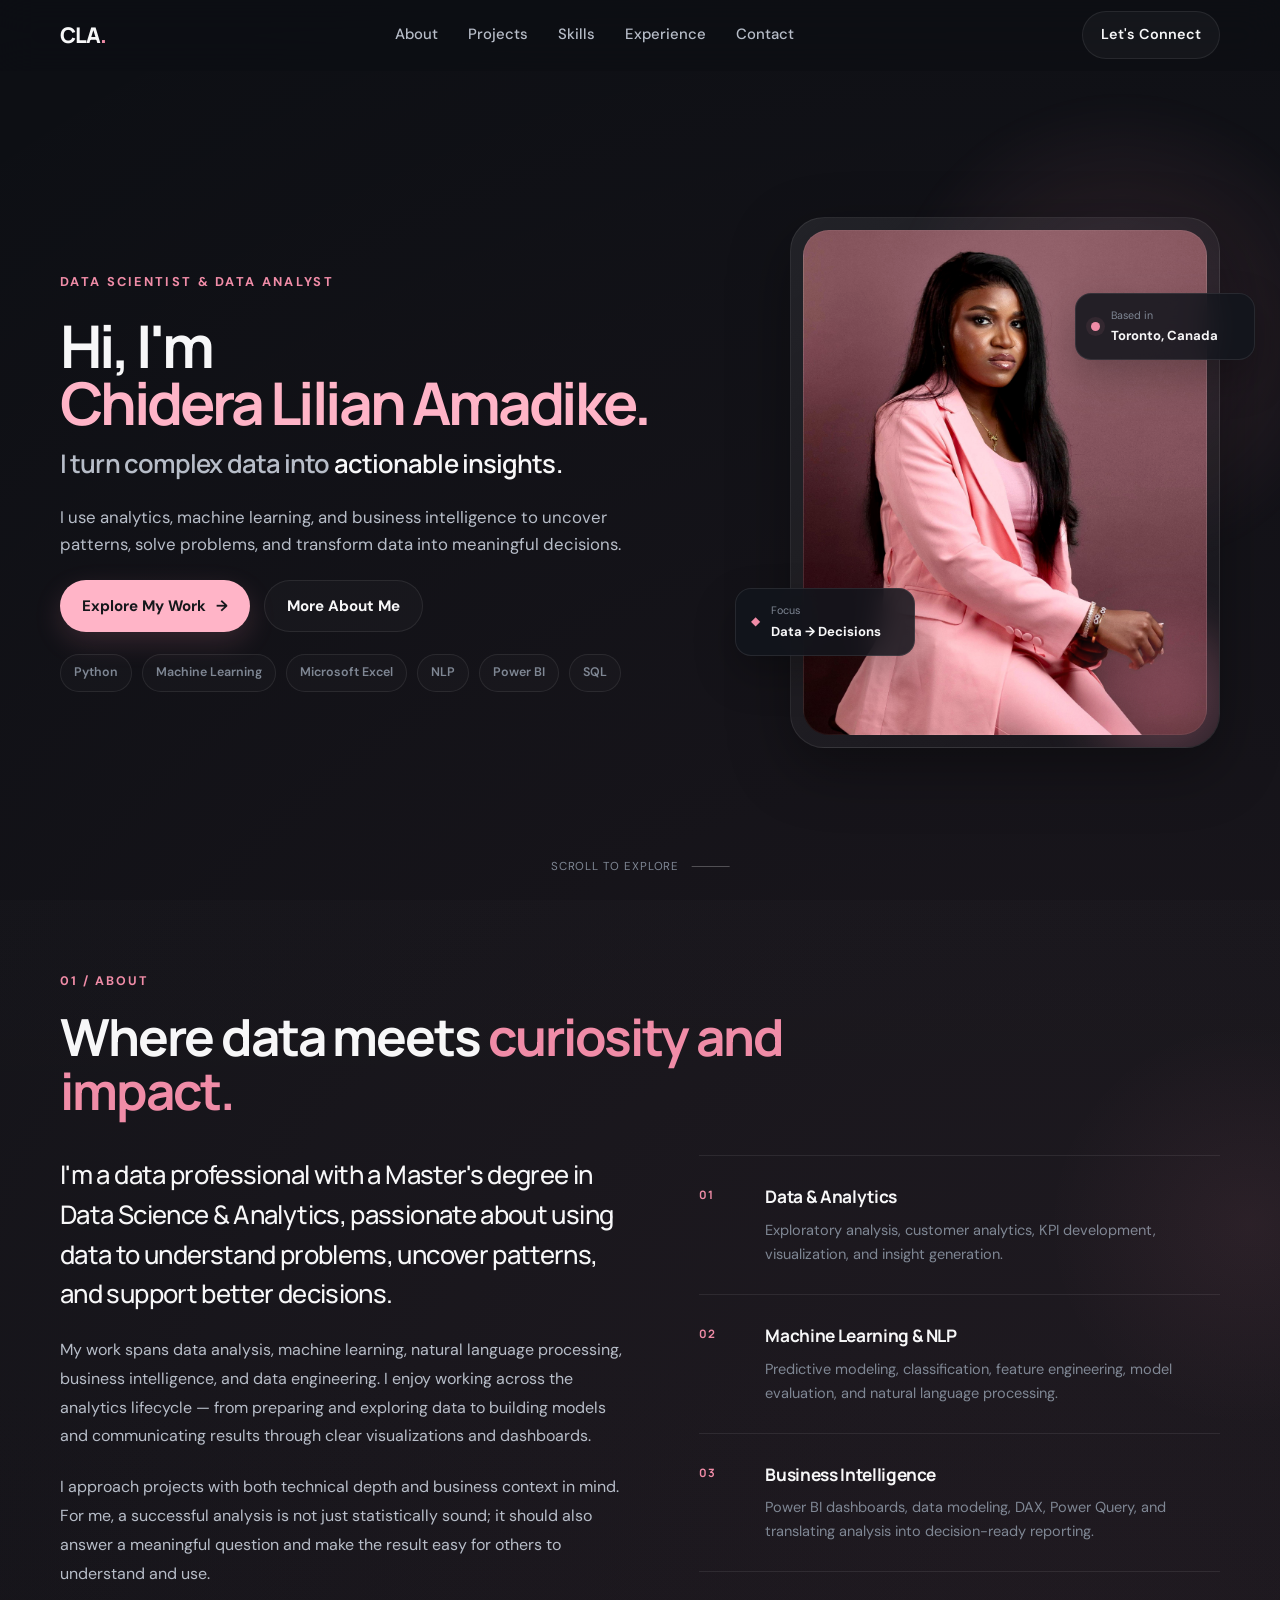
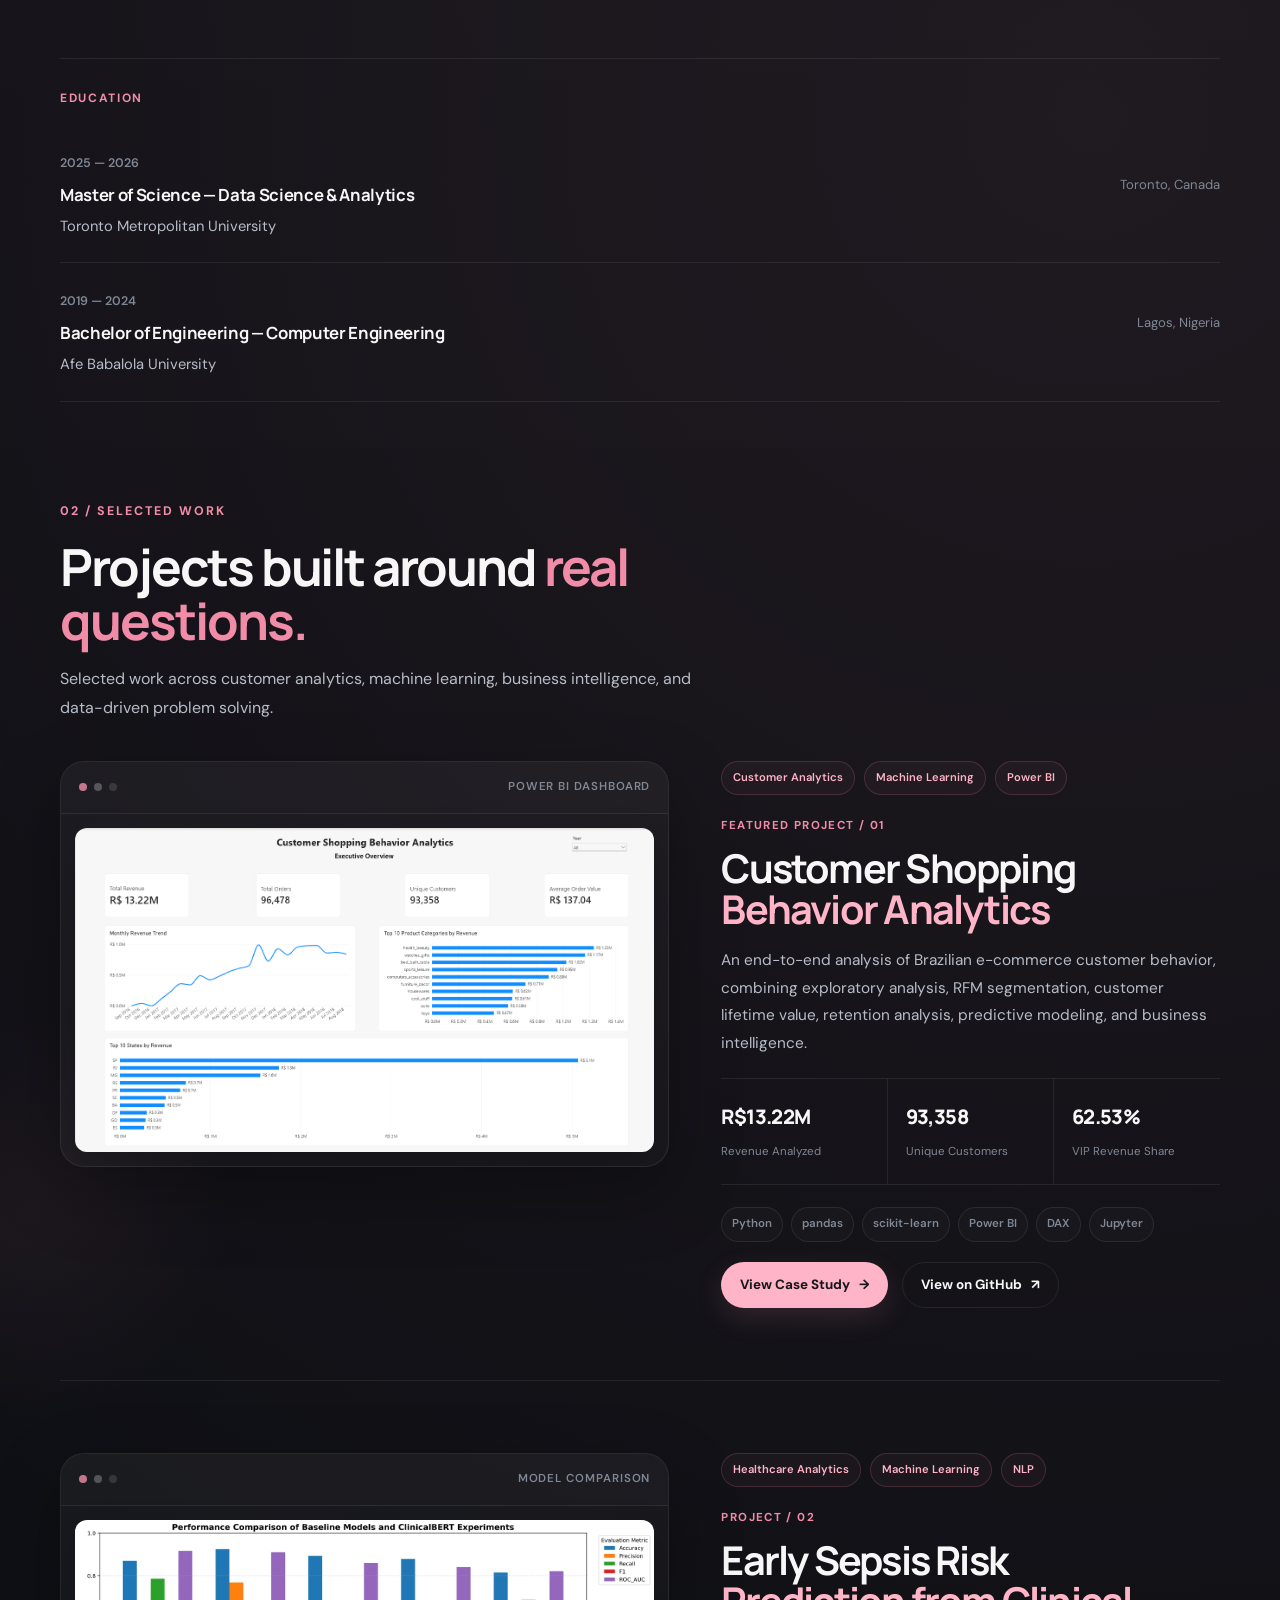
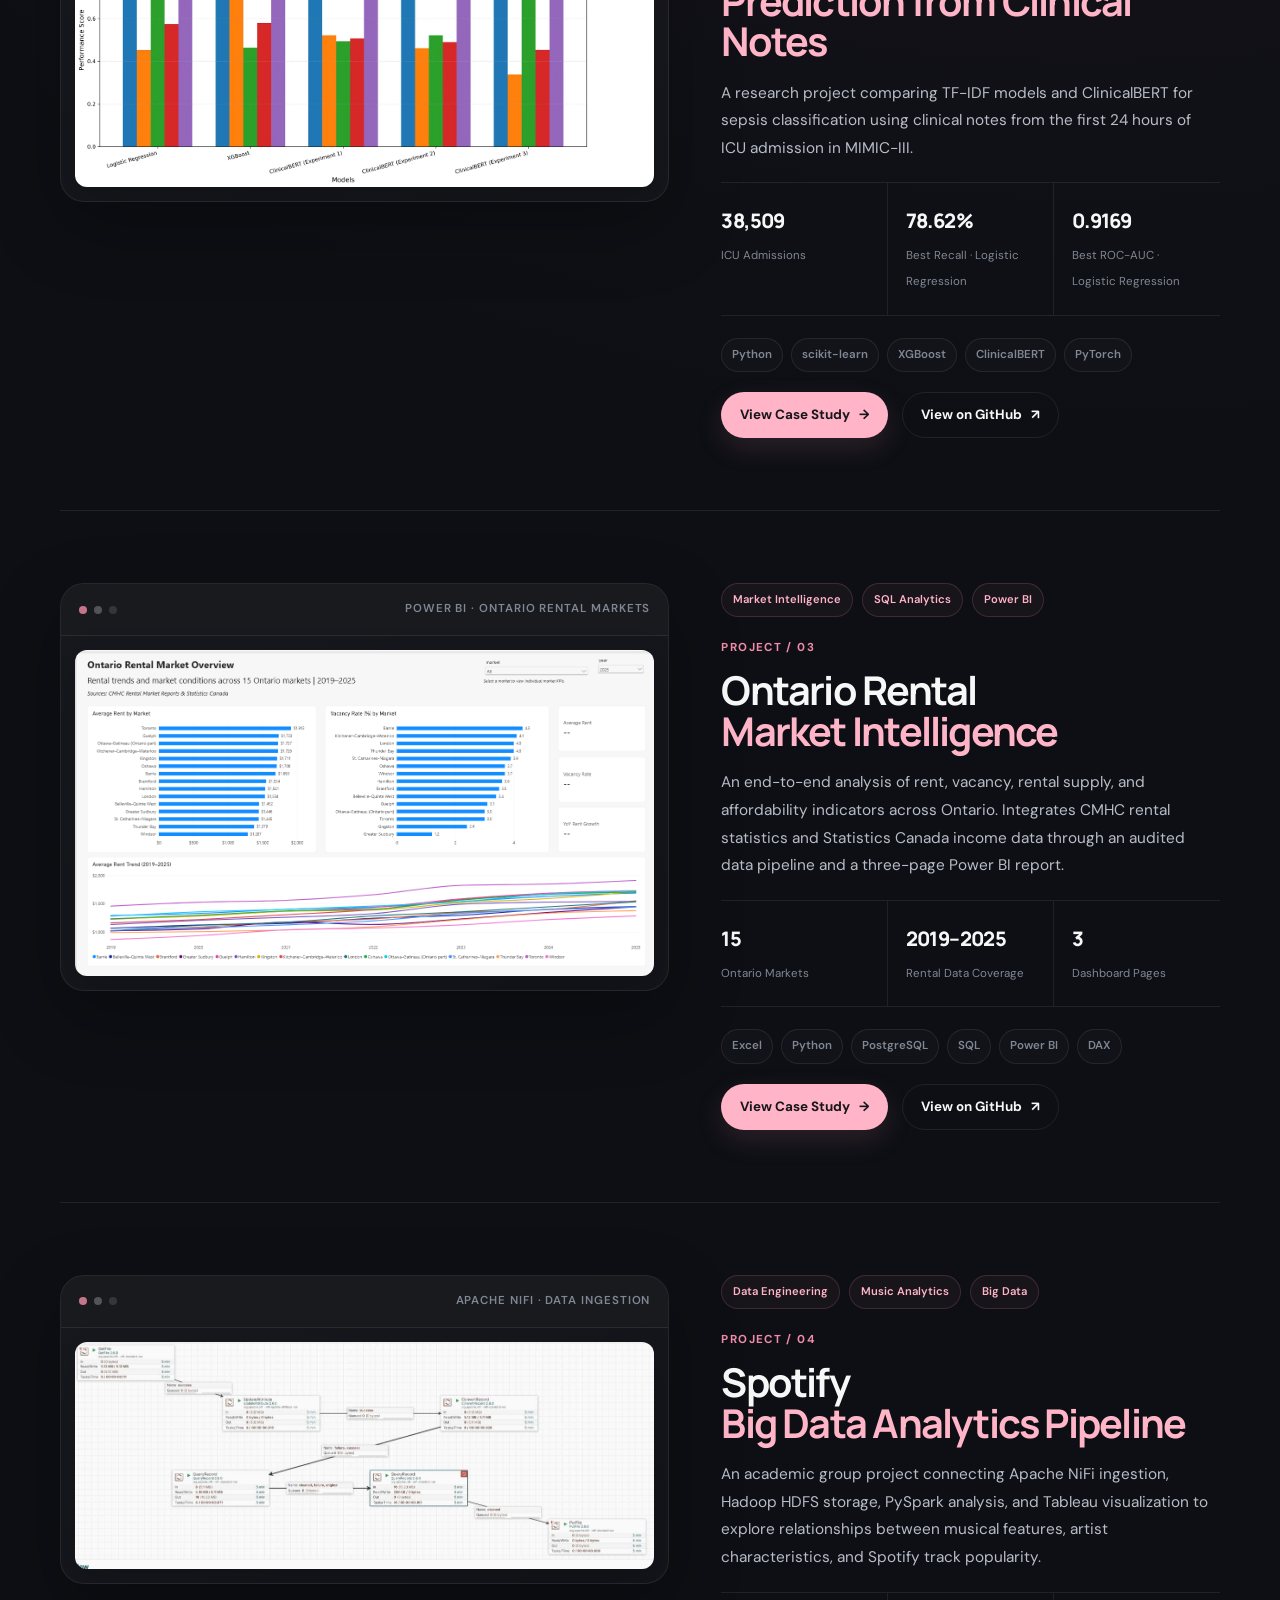
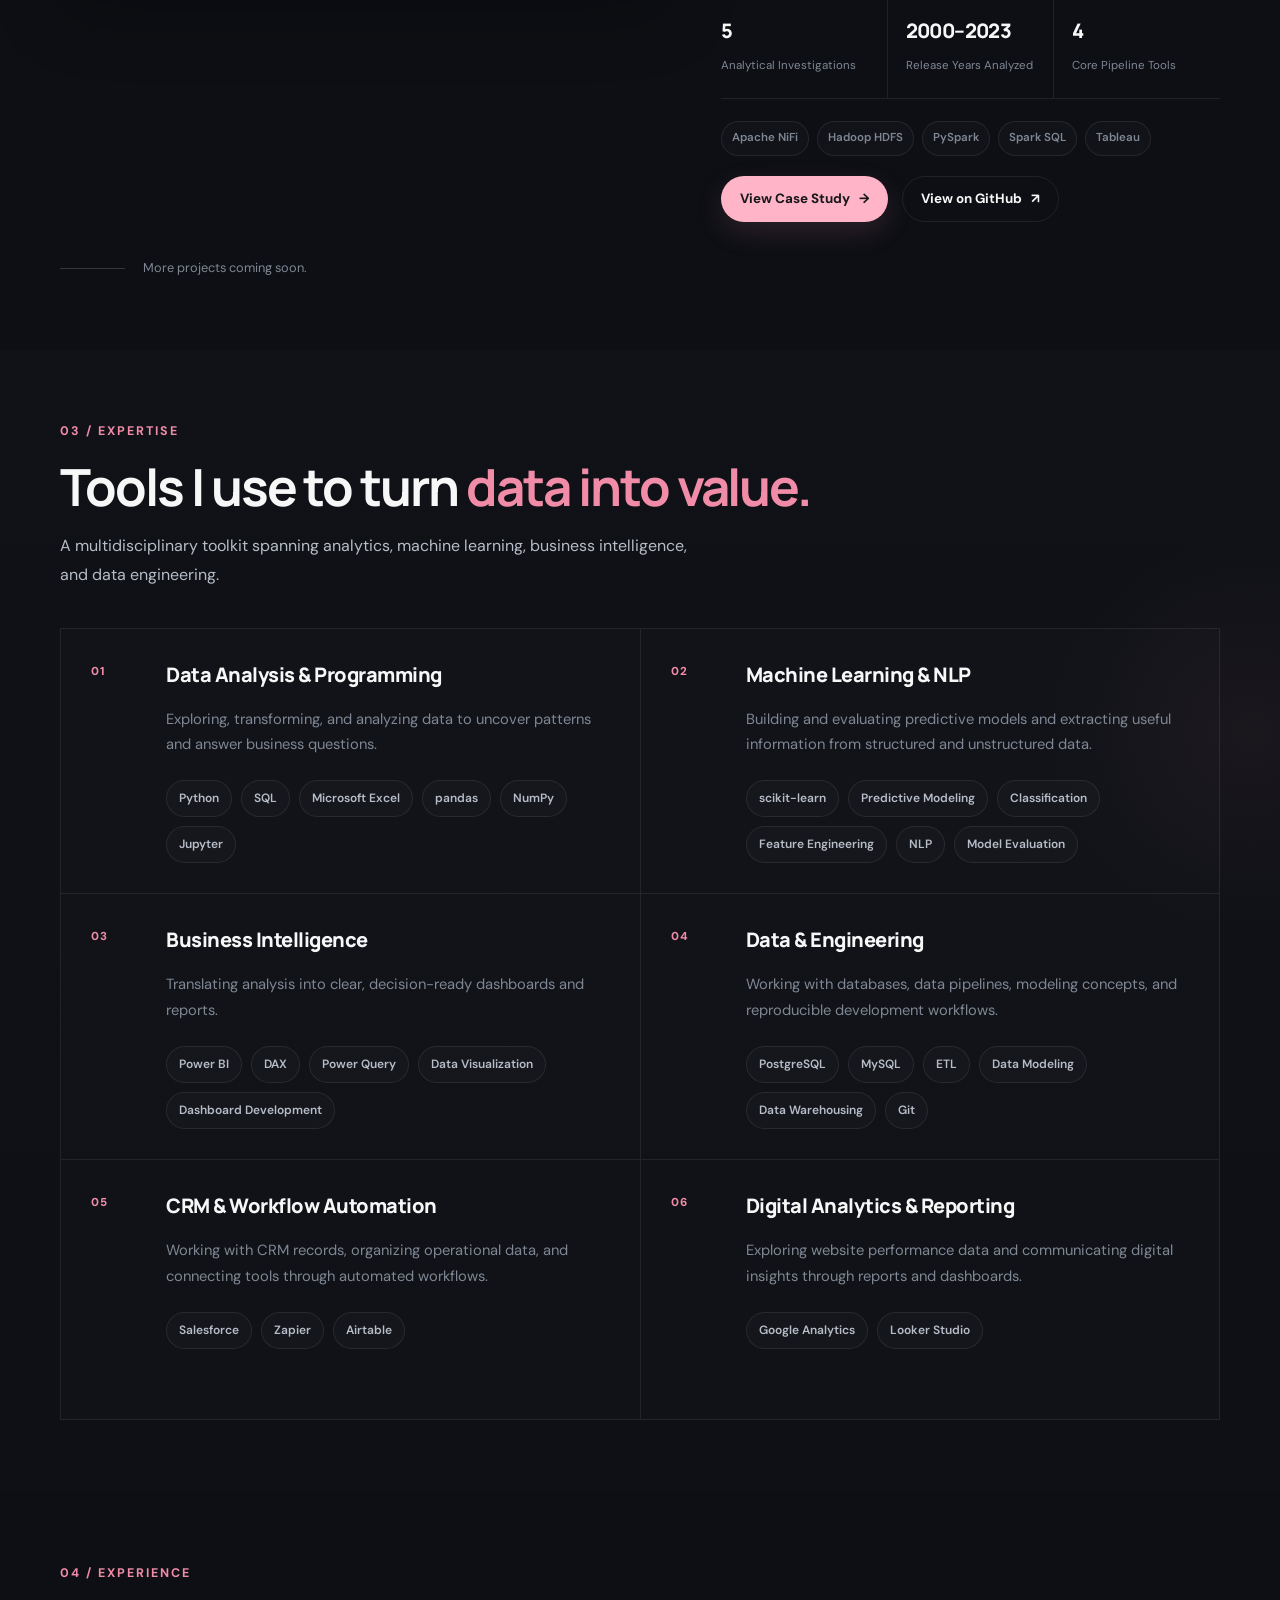
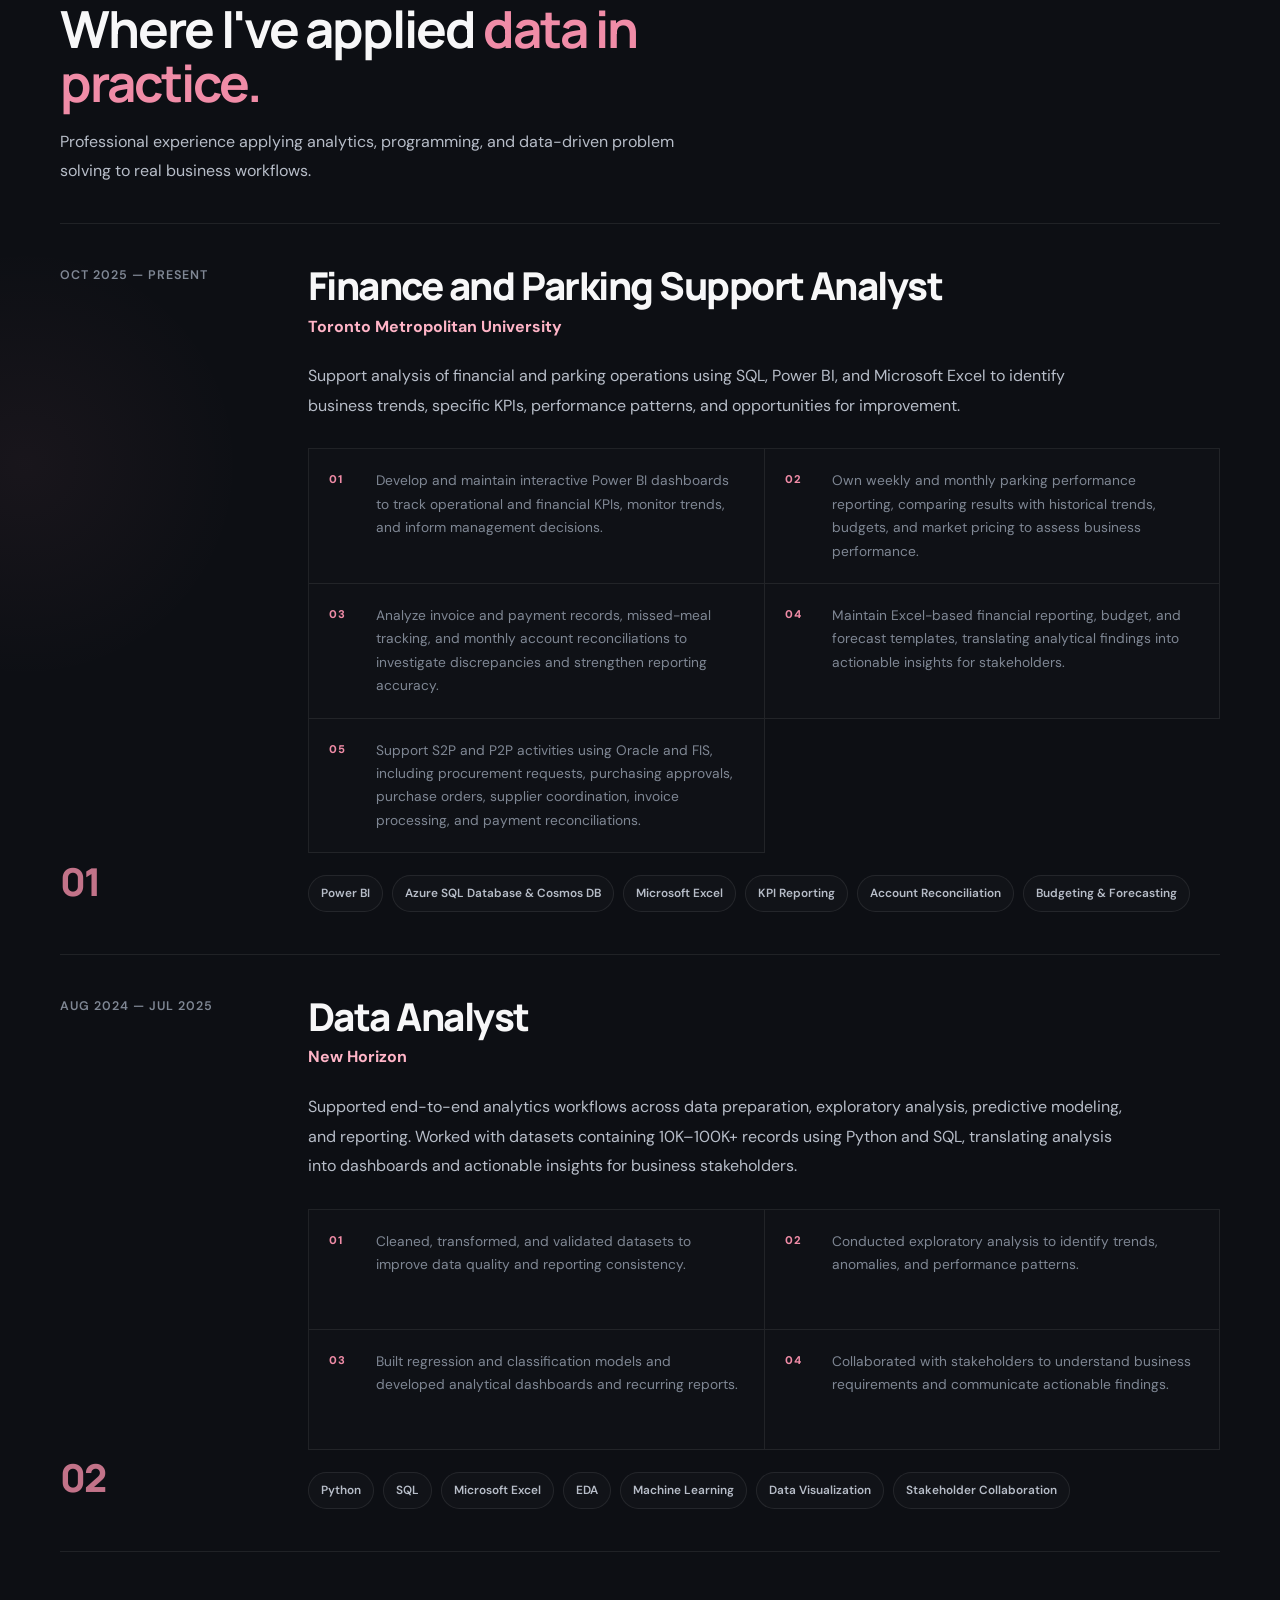
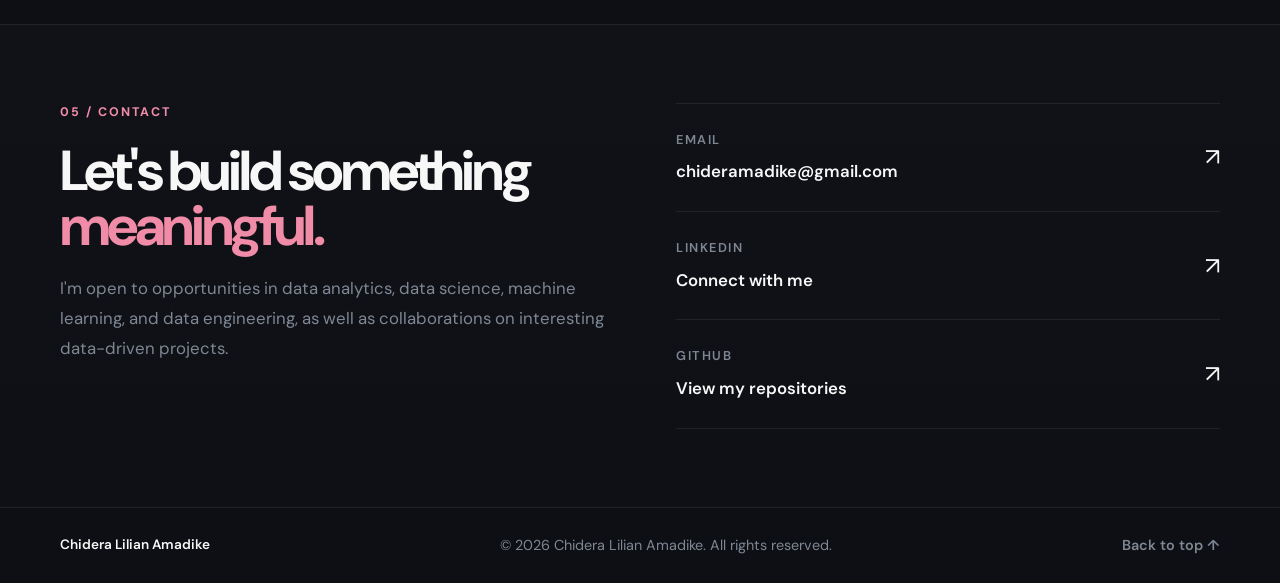
==== commit ab82885f: "Add Spotify Big Data Analytics Pipeline project" ====
--- a/index.html
+++ b/index.html
@@ -483,6 +483,36 @@
                     </div>
                 </article>
 
+                <article class="featured-project additional-project">
+                    <div class="project-visual">
+                        <div class="project-browser">
+                            <div class="browser-bar">
+                                <div class="browser-dots"><span></span><span></span><span></span></div>
+                                <span class="browser-label">Apache NiFi · Data Ingestion</span>
+                            </div>
+                            <div class="dashboard-image-wrapper">
+                                <img src="assets/images/spotify-nifi-workflow.webp" alt="Apache NiFi flow from the Spotify group project showing file ingestion, record conversion, query filters, and file output" class="dashboard-image" width="1269" height="498" loading="lazy">
+                            </div>
+                        </div>
+                    </div>
+                    <div class="project-content">
+                        <div class="project-meta"><span>Data Engineering</span><span>Music Analytics</span><span>Big Data</span></div>
+                        <p class="project-number">PROJECT / 04</p>
+                        <h3>Spotify <span>Big Data Analytics Pipeline</span></h3>
+                        <p class="project-description">An academic group project connecting Apache NiFi ingestion, Hadoop HDFS storage, PySpark analysis, and Tableau visualization to explore relationships between musical features, artist characteristics, and Spotify track popularity.</p>
+                        <div class="project-stats">
+                            <div class="project-stat"><strong>5</strong><span>Analytical Investigations</span></div>
+                            <div class="project-stat"><strong>2000–2023</strong><span>Release Years Analyzed</span></div>
+                            <div class="project-stat"><strong>4</strong><span>Core Pipeline Tools</span></div>
+                        </div>
+                        <div class="project-stack"><span>Apache NiFi</span><span>Hadoop HDFS</span><span>PySpark</span><span>Spark SQL</span><span>Tableau</span></div>
+                        <div class="project-actions">
+                            <a href="projects/spotify-big-data-analytics-pipeline.html" class="project-link project-link-primary">View Case Study <span aria-hidden="true">→</span></a>
+                            <a href="https://github.com/deralili/spotify-big-data-analytics-pipeline" target="_blank" rel="noopener noreferrer" class="project-link">View on GitHub <span aria-hidden="true">↗</span></a>
+                        </div>
+                    </div>
+                </article>
+
                 <!-- Future Projects -->
                 <div class="more-projects">
 
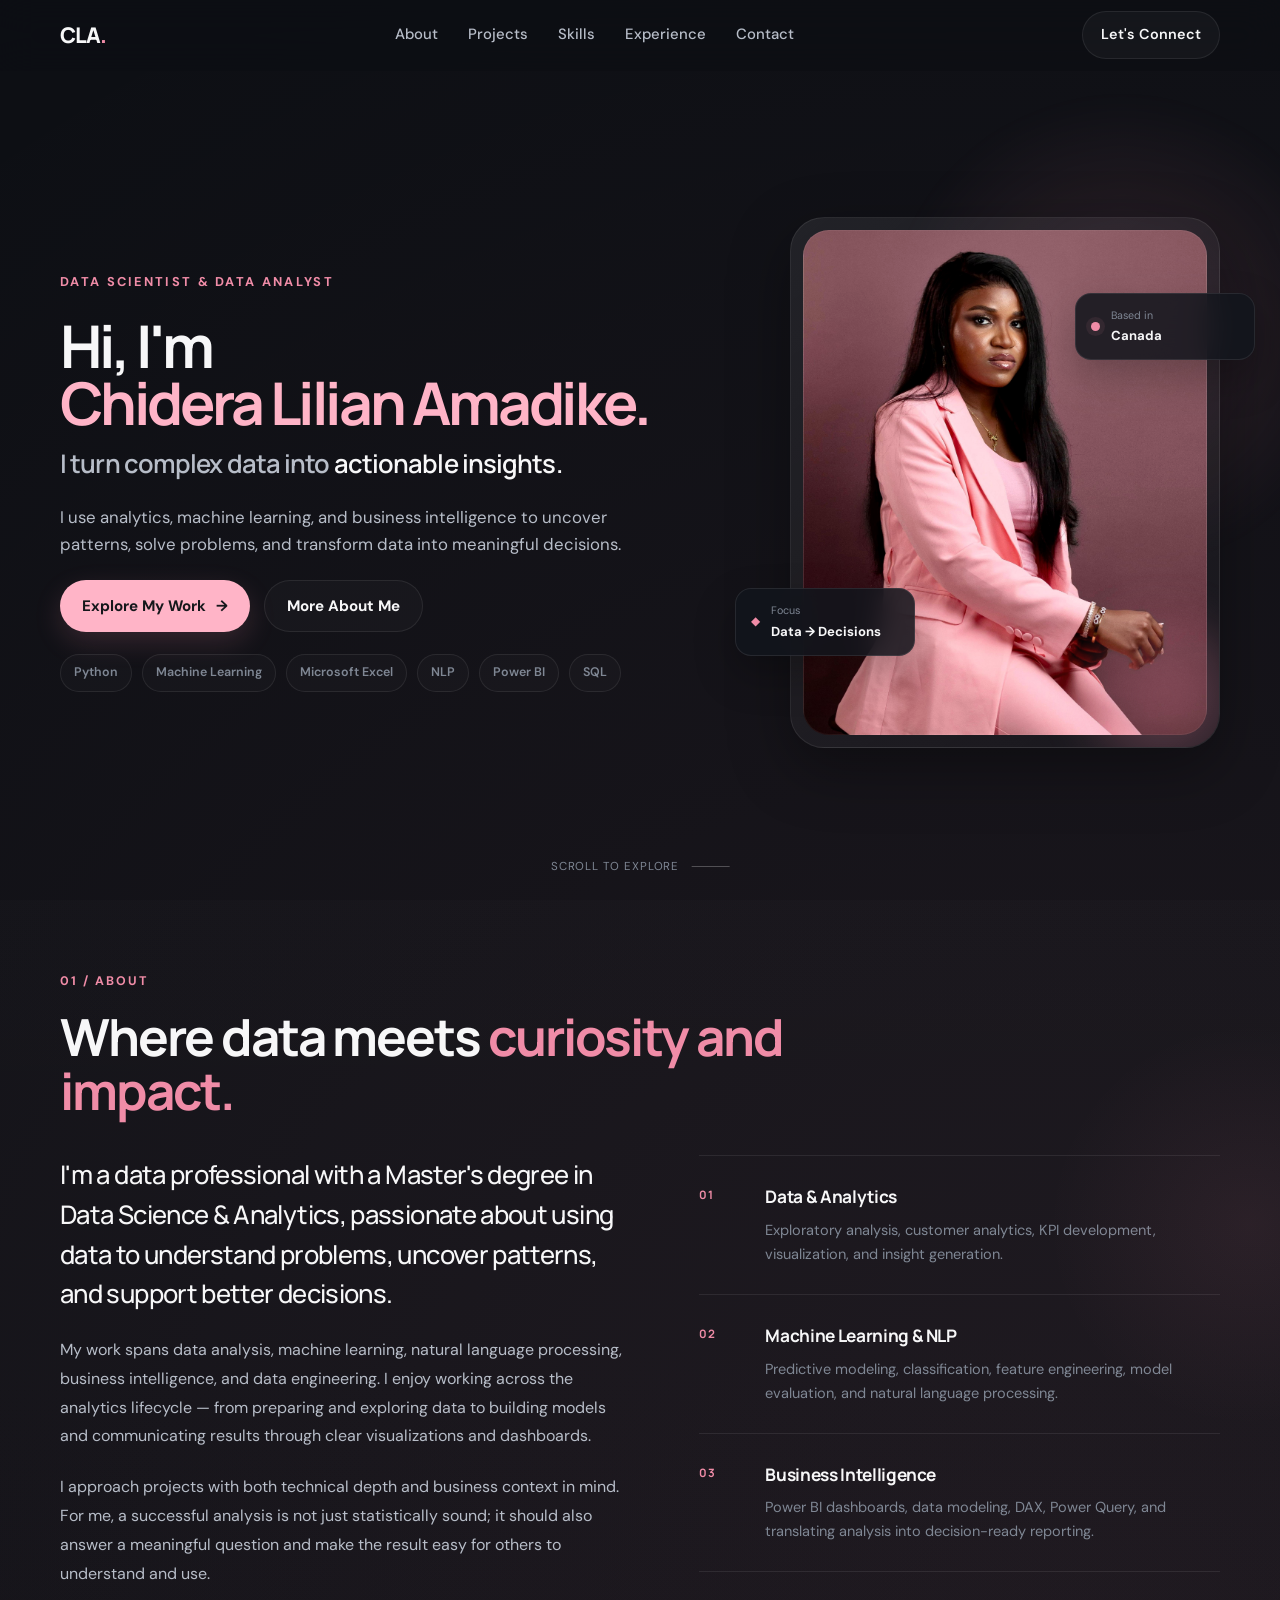
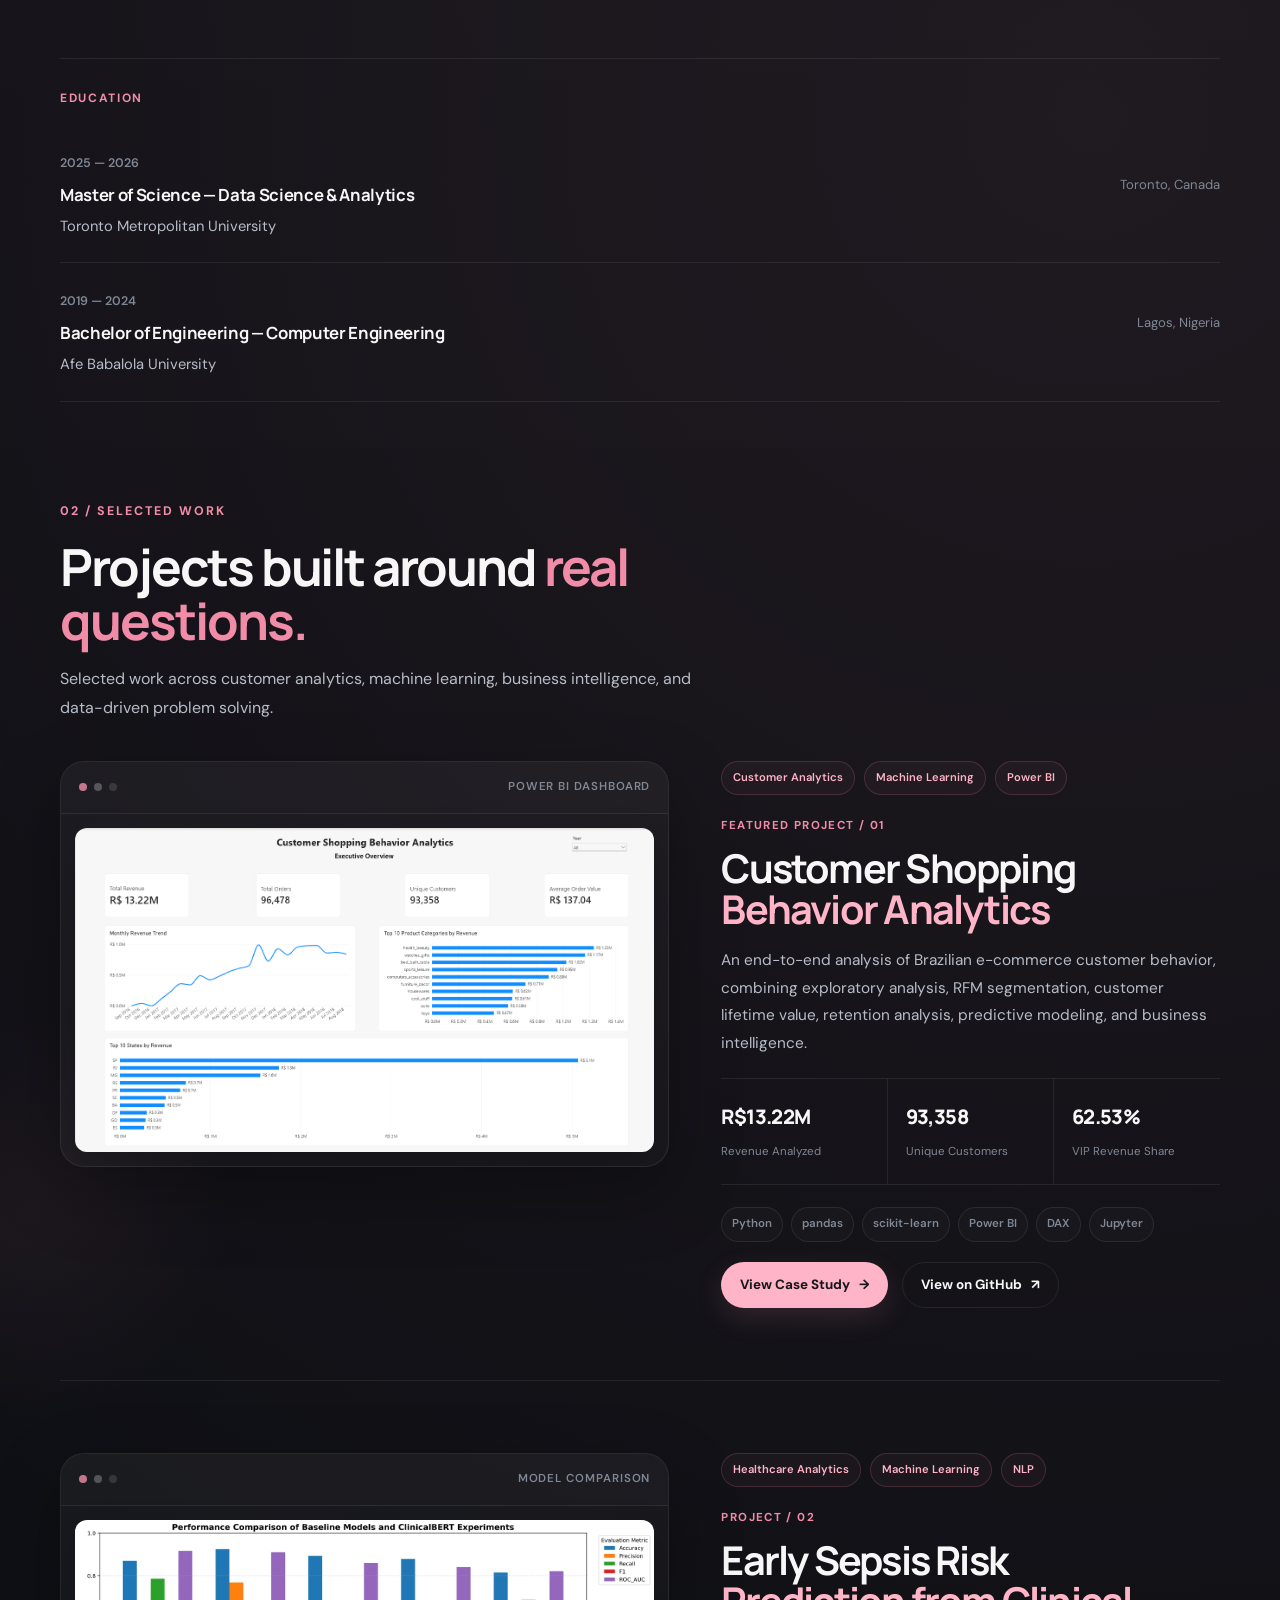
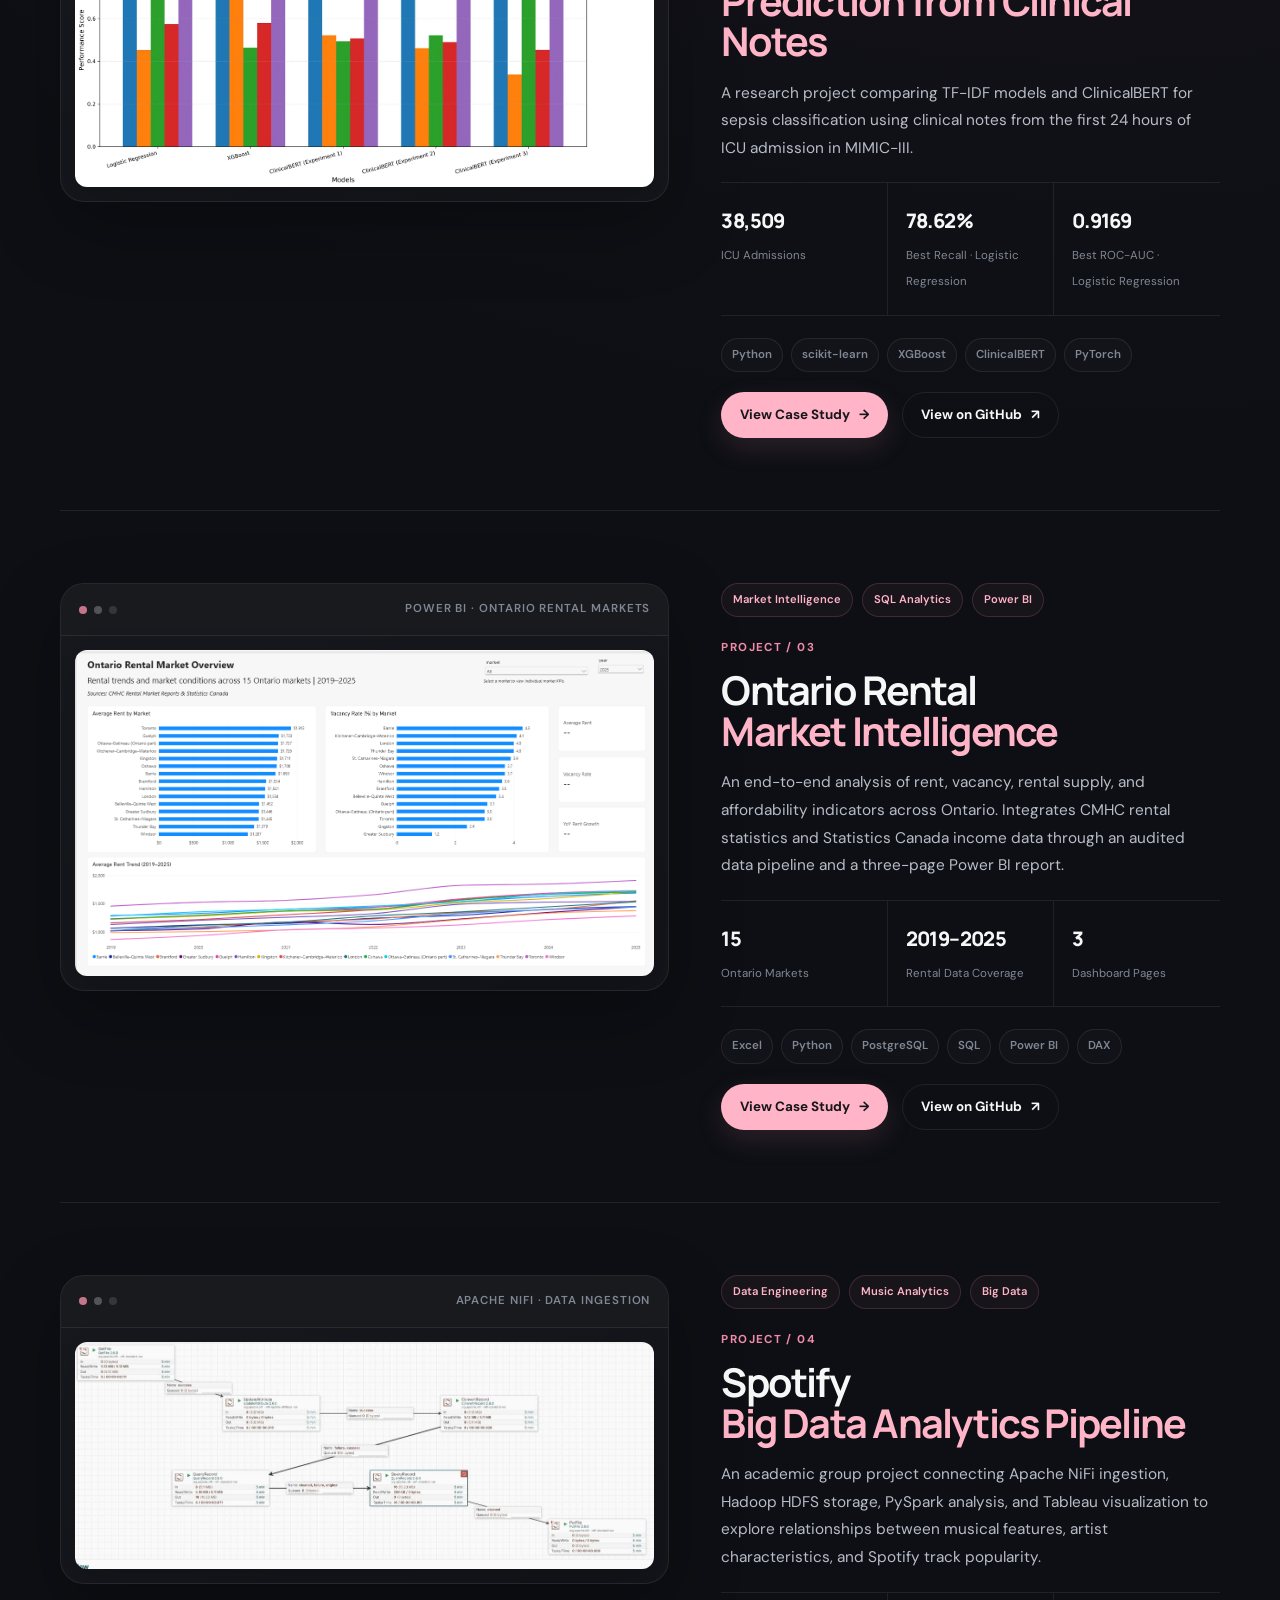
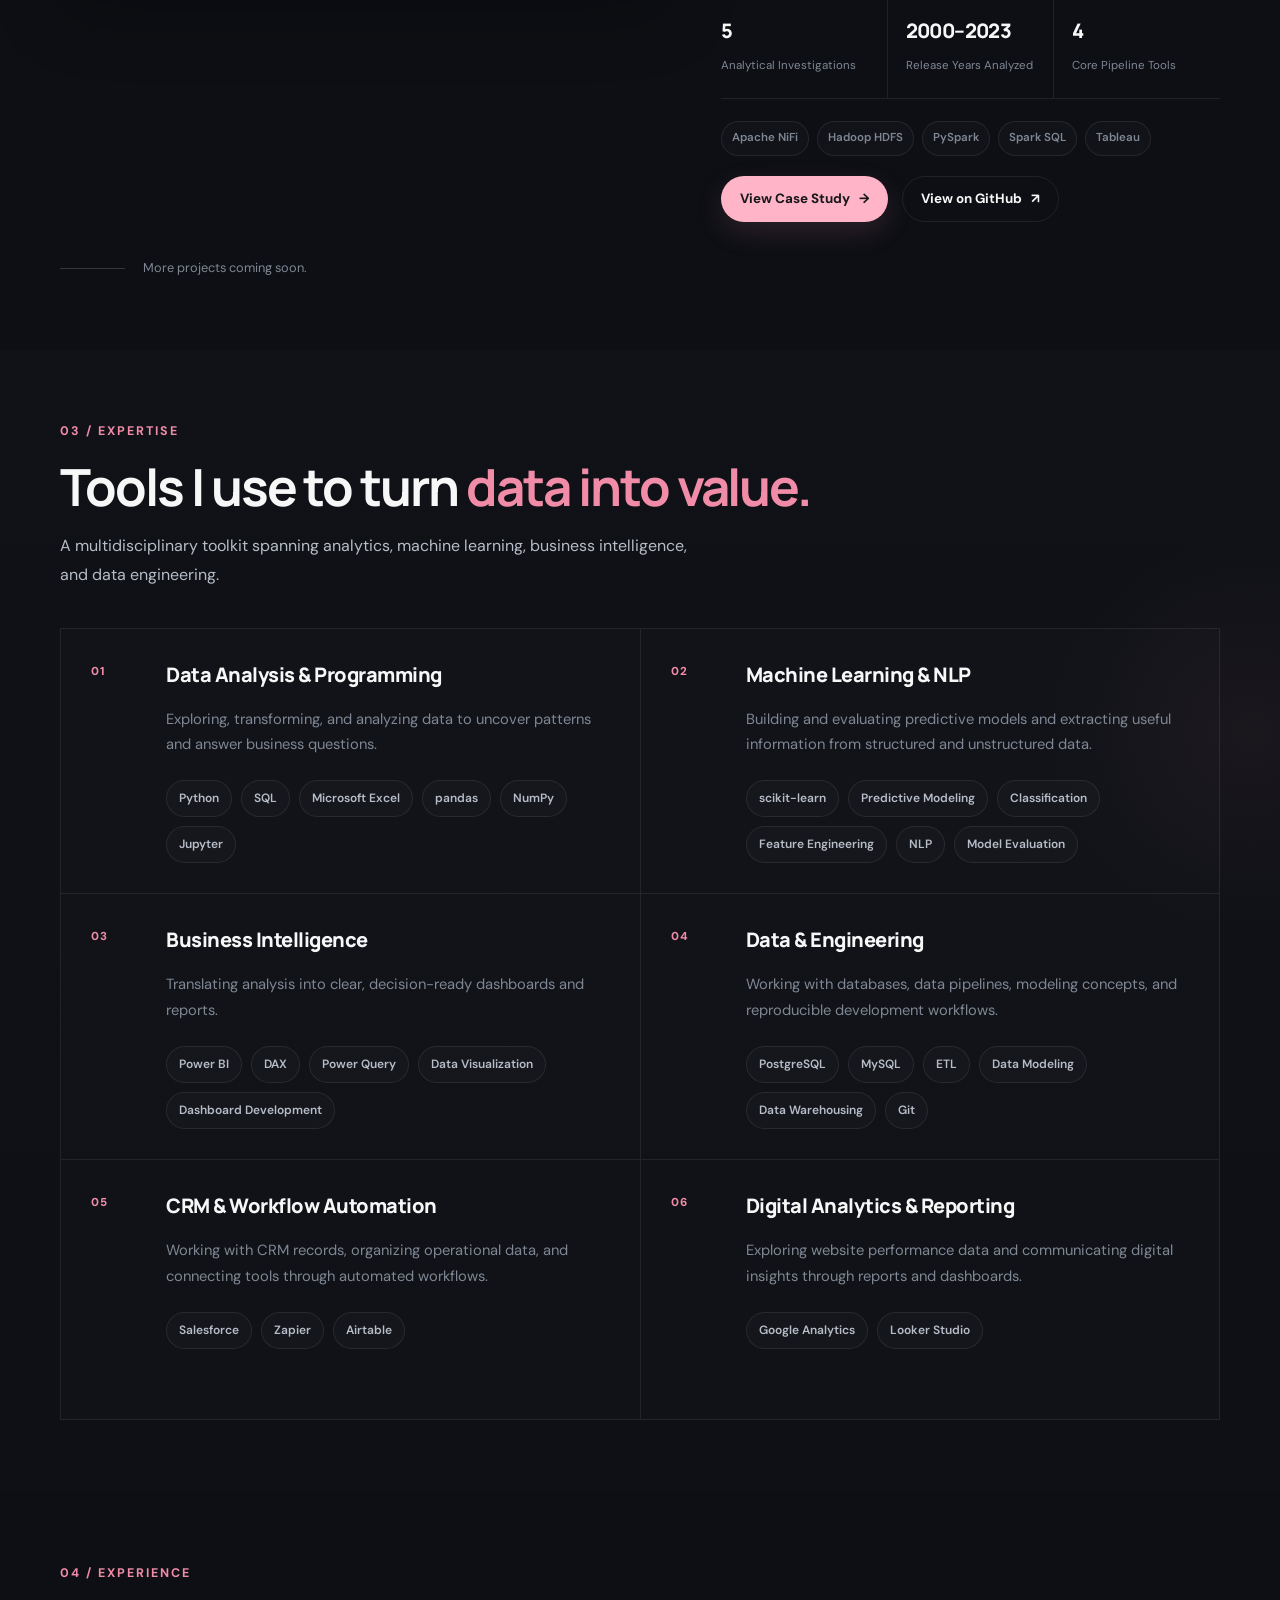
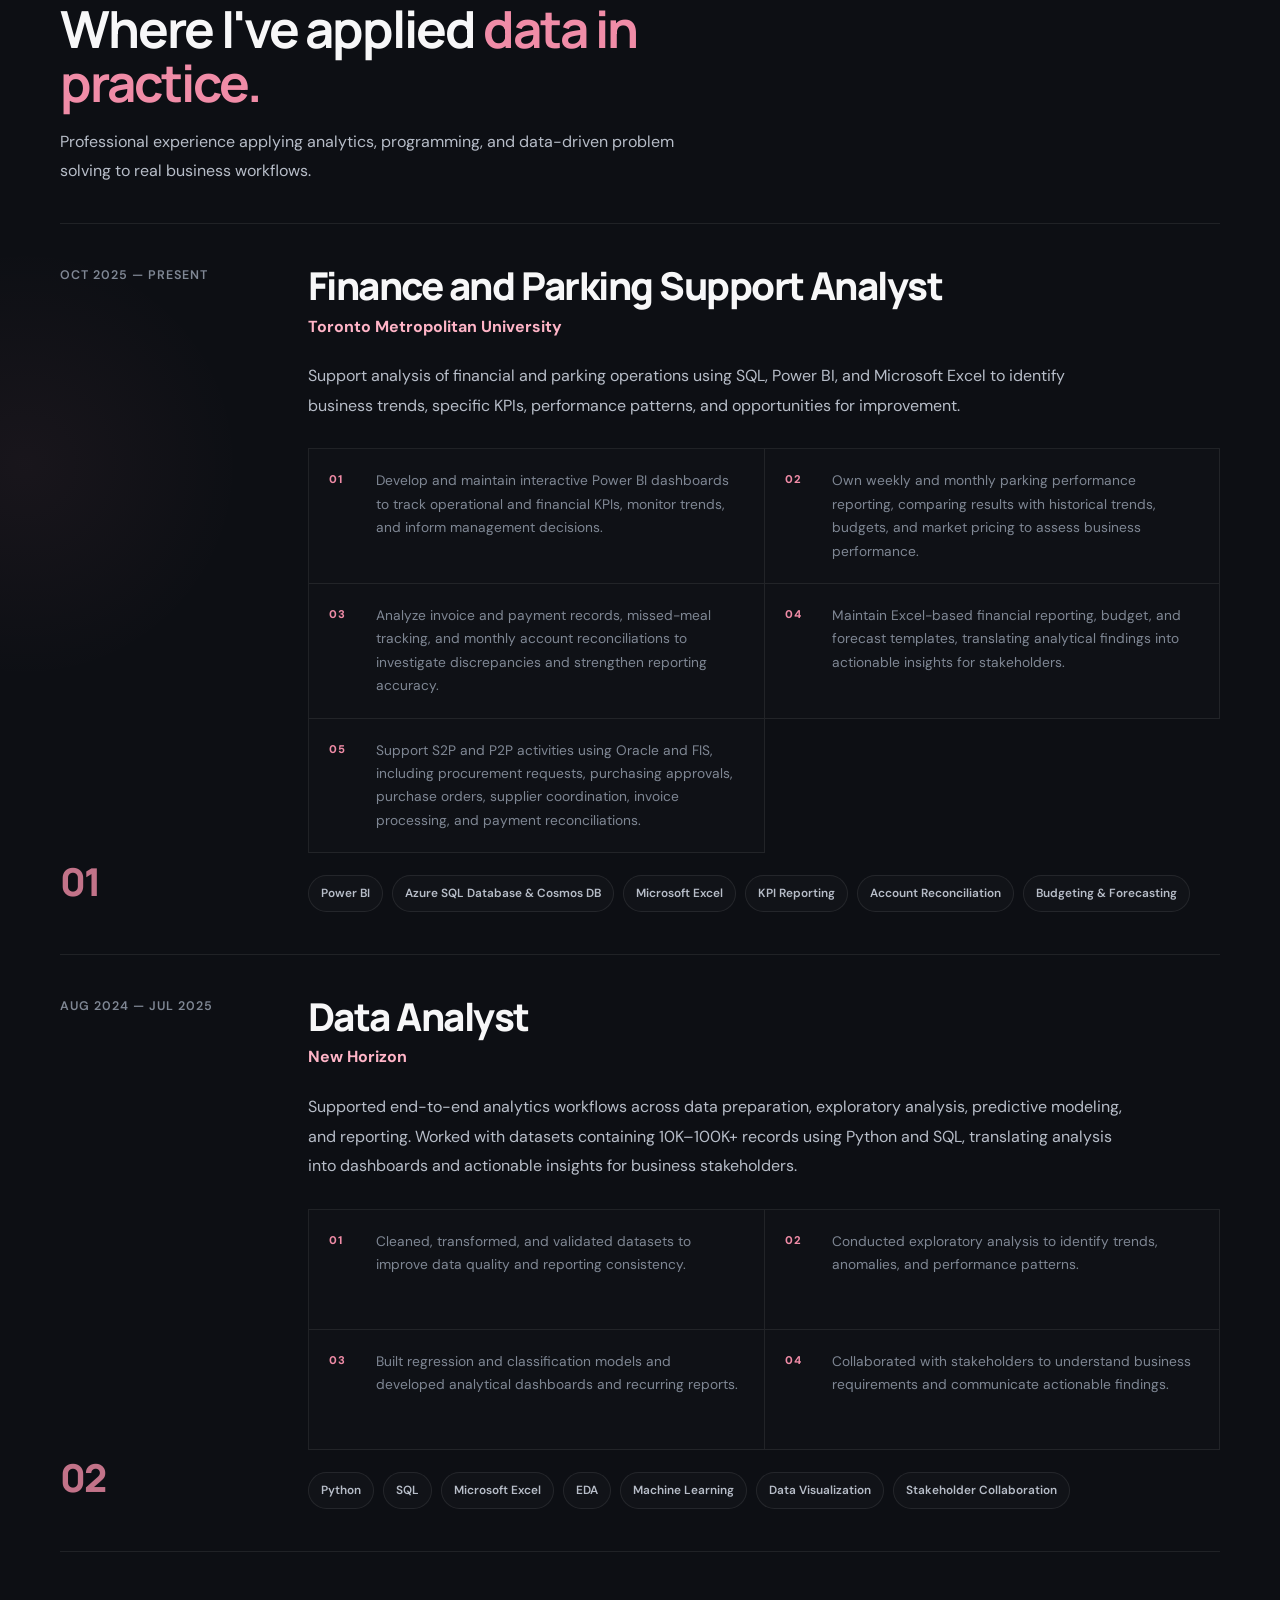
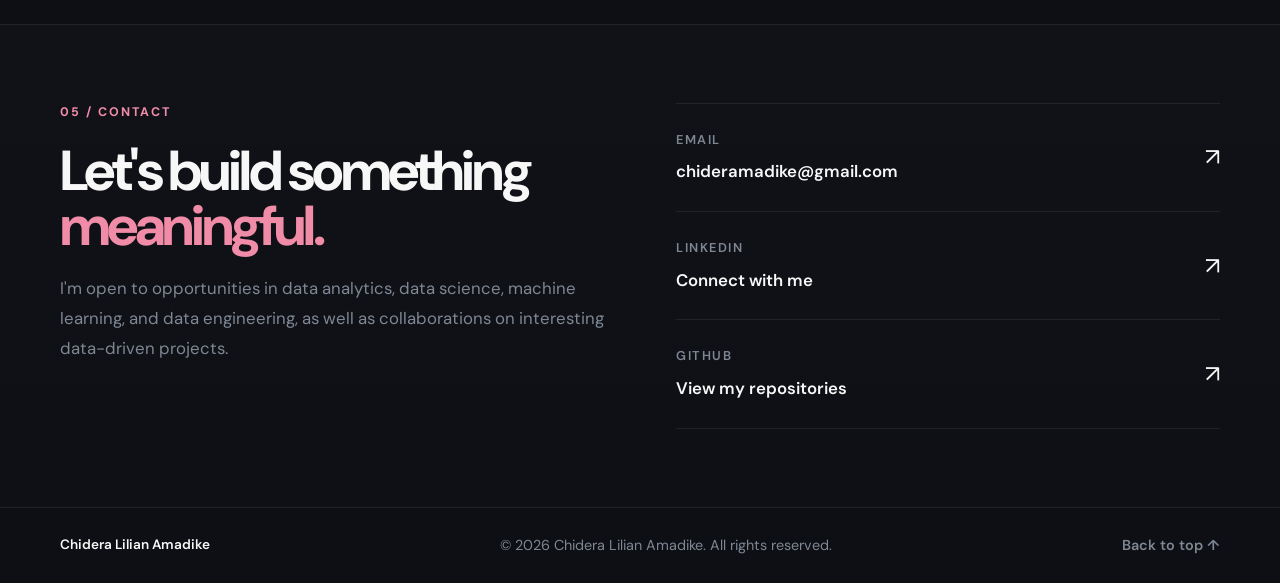
==== commit c51a3827: "Update index.html" ====
--- a/index.html
+++ b/index.html
@@ -137,7 +137,7 @@
                         <span class="status-dot"></span>
                         <div>
                             <small>Based in</small>
-                            <strong>Toronto, Canada</strong>
+                            <strong>Canada</strong>
                         </div>
                     </div>
 
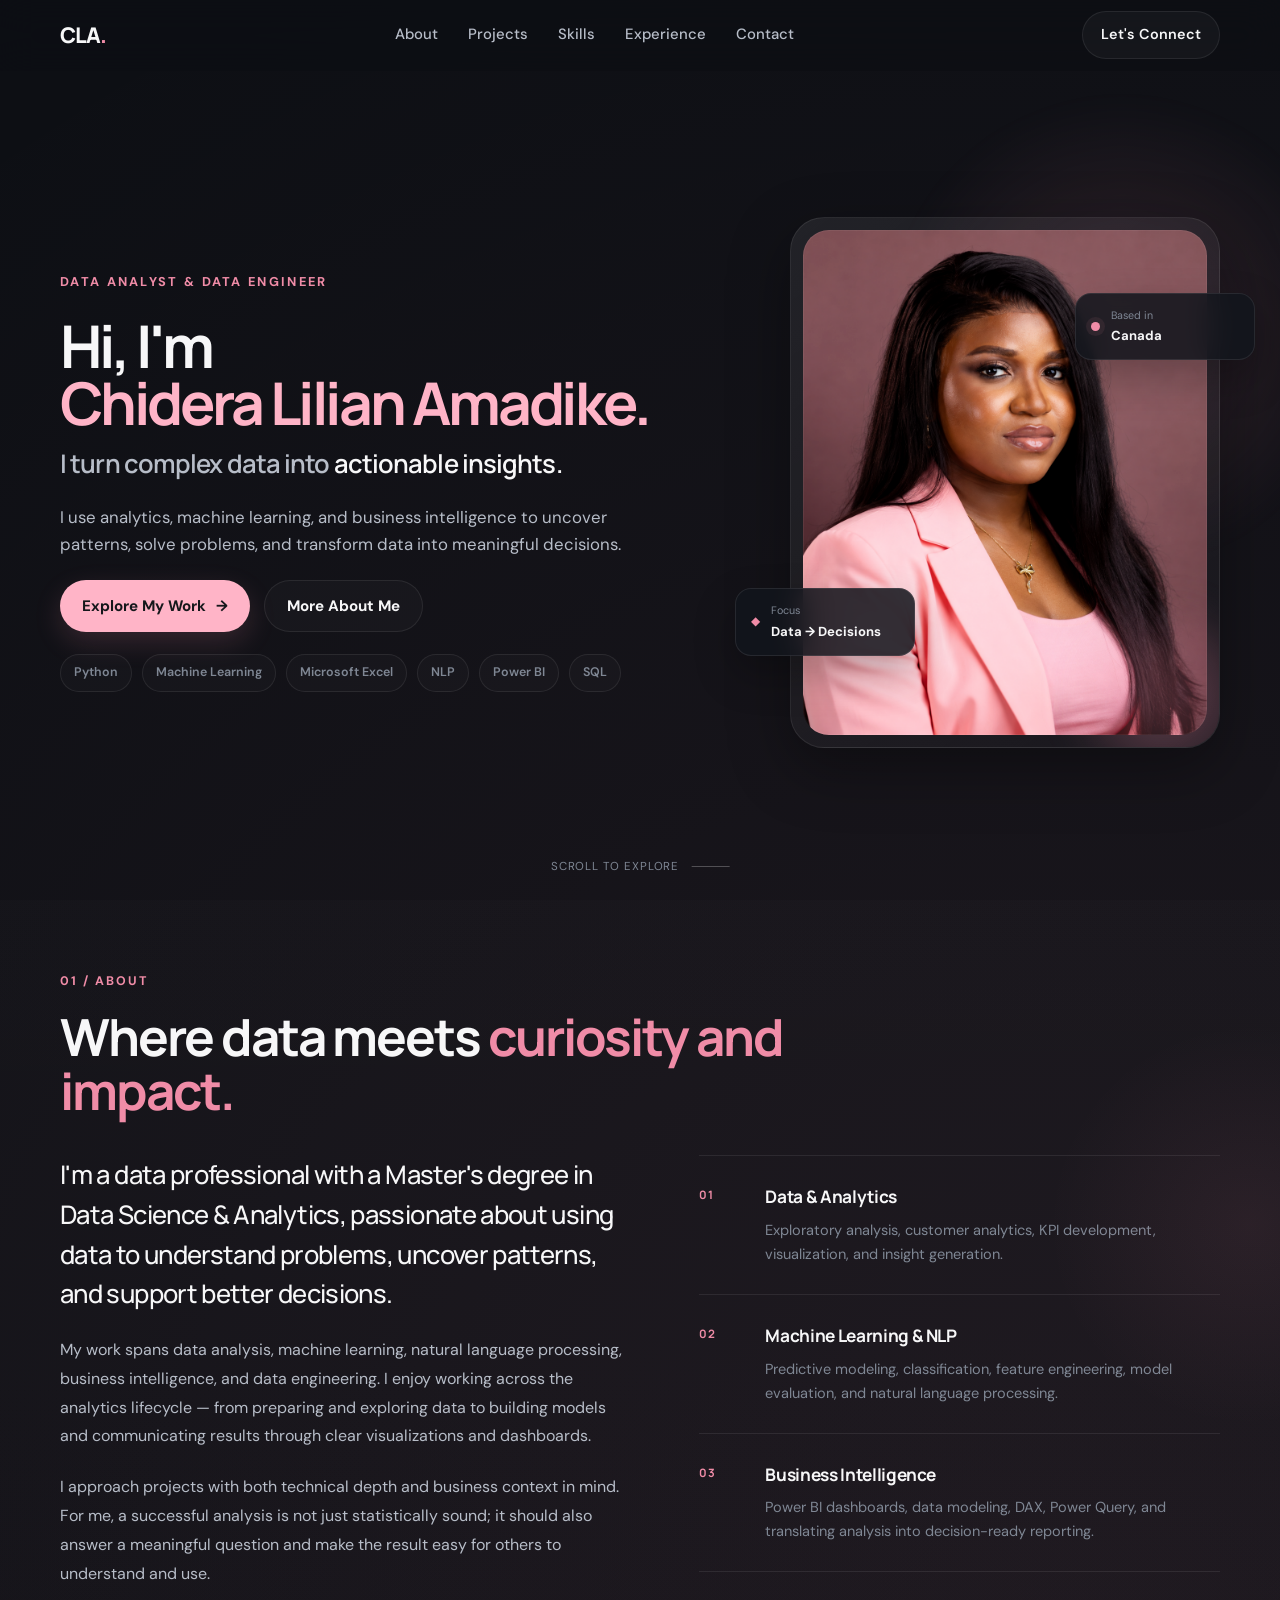
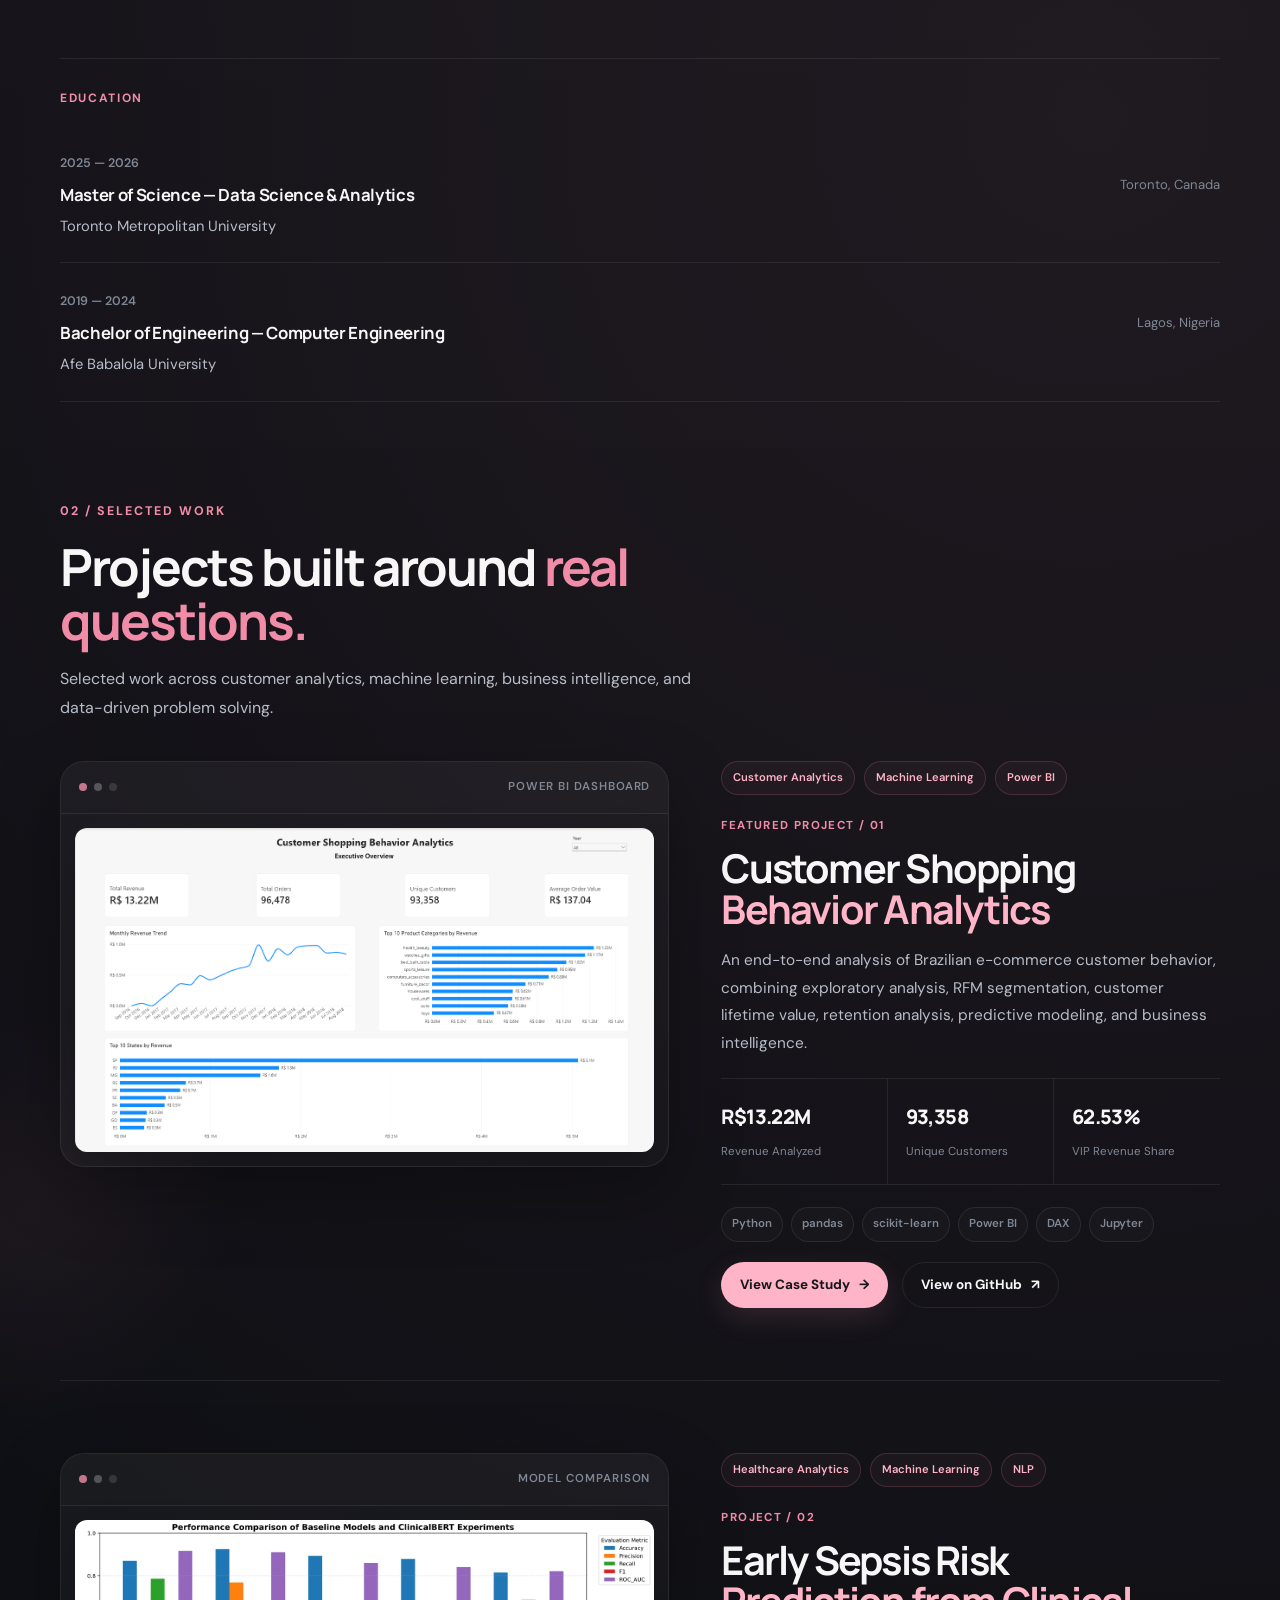
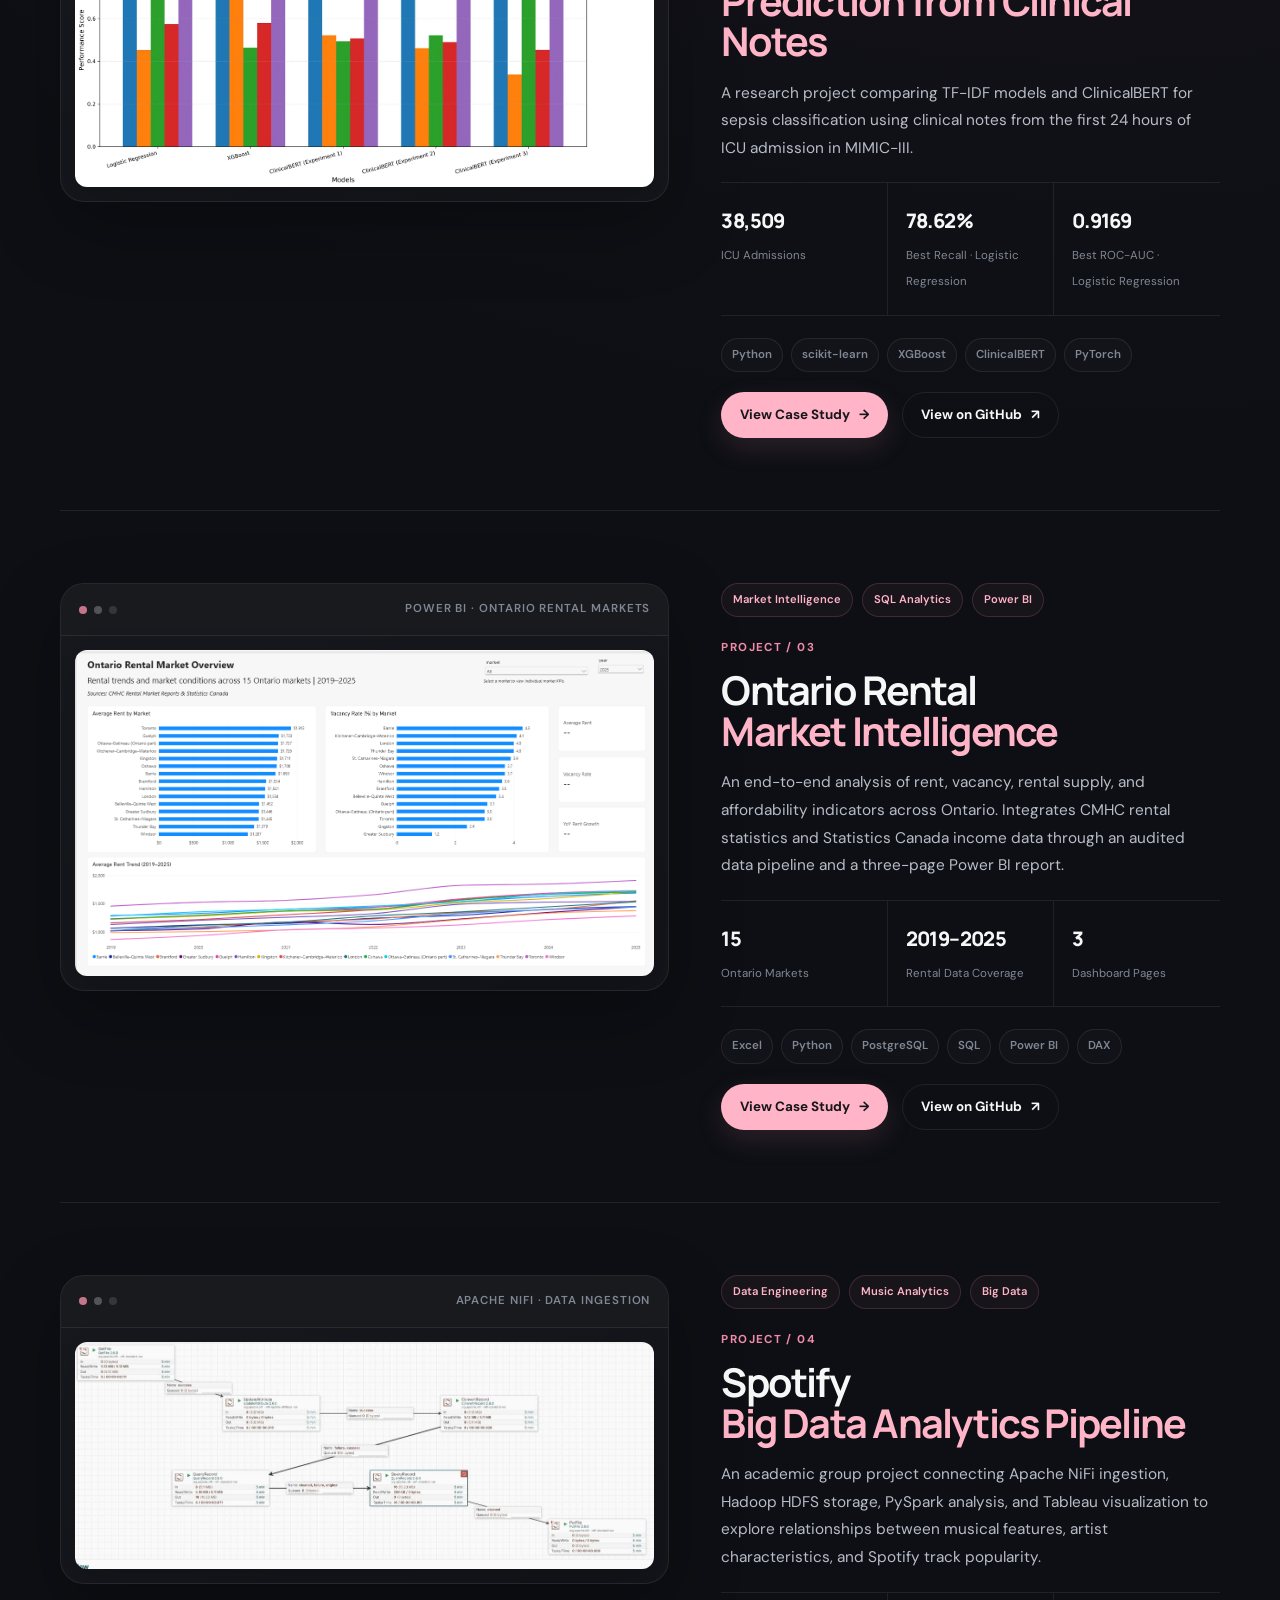
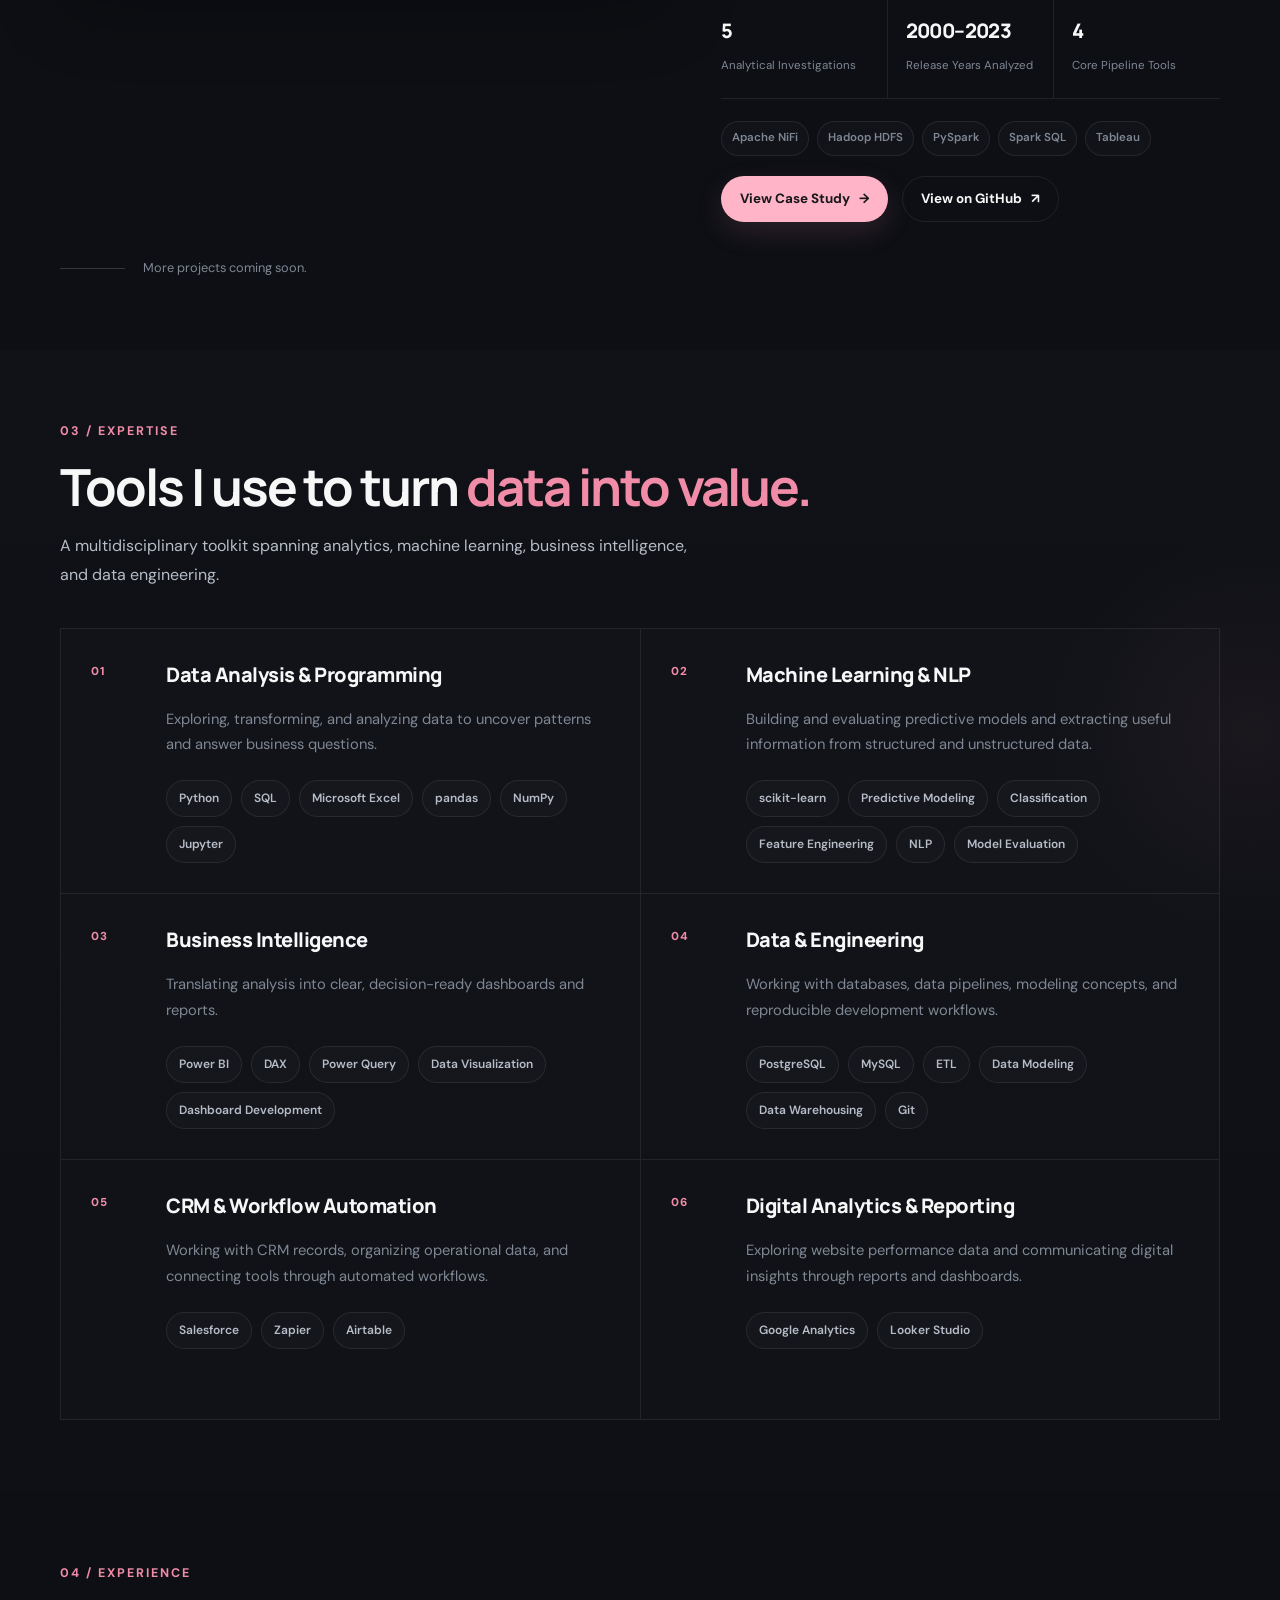
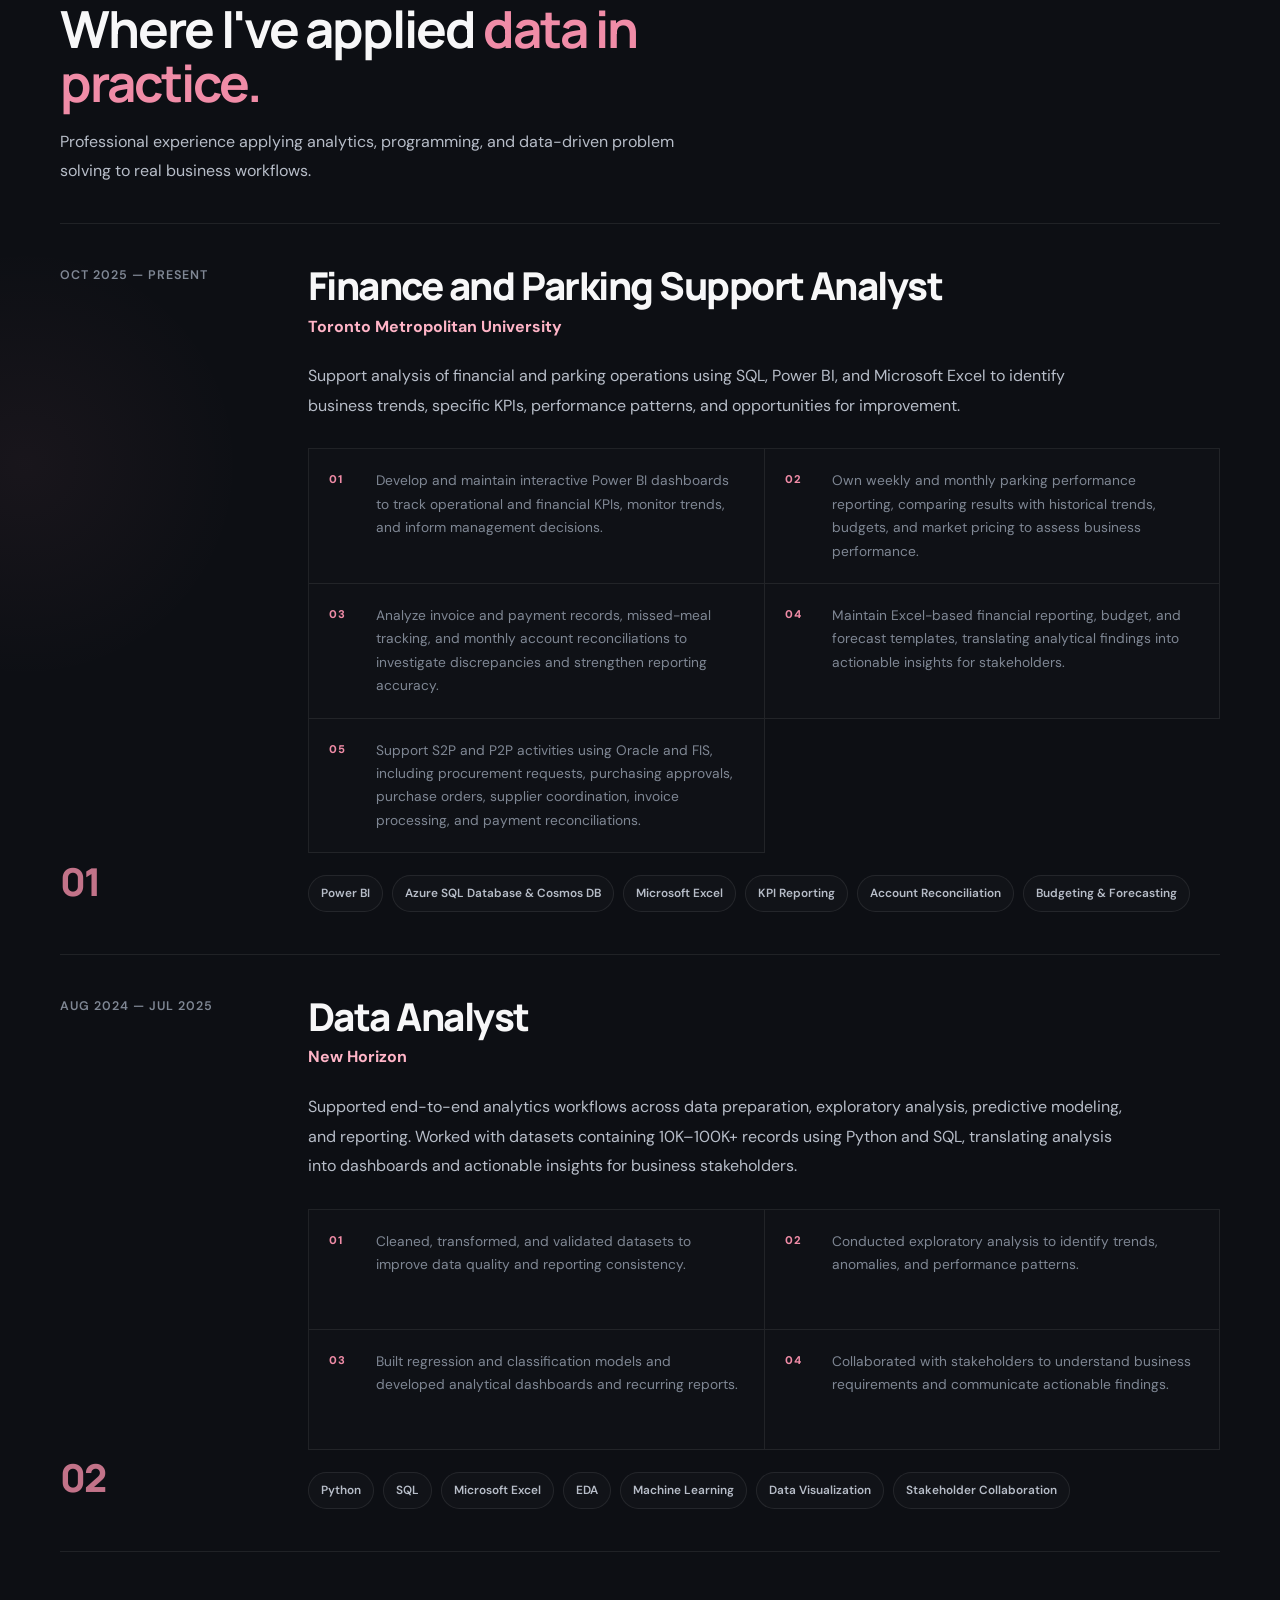
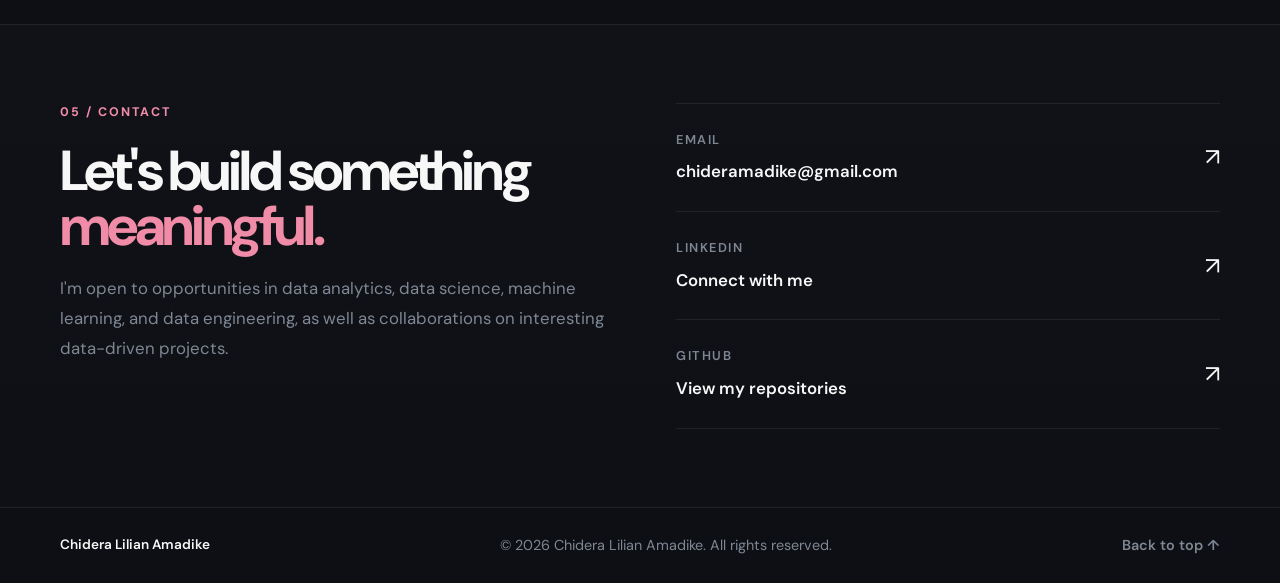
==== commit 587ef2d4: "Update index.html" ====
--- a/index.html
+++ b/index.html
@@ -6,10 +6,10 @@
 
     <meta
         name="description"
-        content="Portfolio of Chidera Lilian Amadike — Data Analyst and Scientist specializing in analytics, business intelligence, machine learning, and NLP."
+        content="Portfolio of Chidera Lilian Amadike — Data Analyst and Engineer specializing in analytics, business intelligence, machine learning, and NLP."
     >
 
-    <title>Chidera Lilian Amadike | Data Analyst and Scientist</title>
+    <title>Chidera Lilian Amadike | Data Analyst and Engineer</title>
 
     <!-- Google Fonts -->
     <link rel="preconnect" href="https://fonts.googleapis.com">
@@ -66,7 +66,7 @@
                 <div class="hero-content">
 
                     <p class="eyebrow">
-                        DATA SCIENTIST & DATA ANALYST
+                        DATA ANALYST & DATA ENGINEER
                     </p>
 
                     <h1>
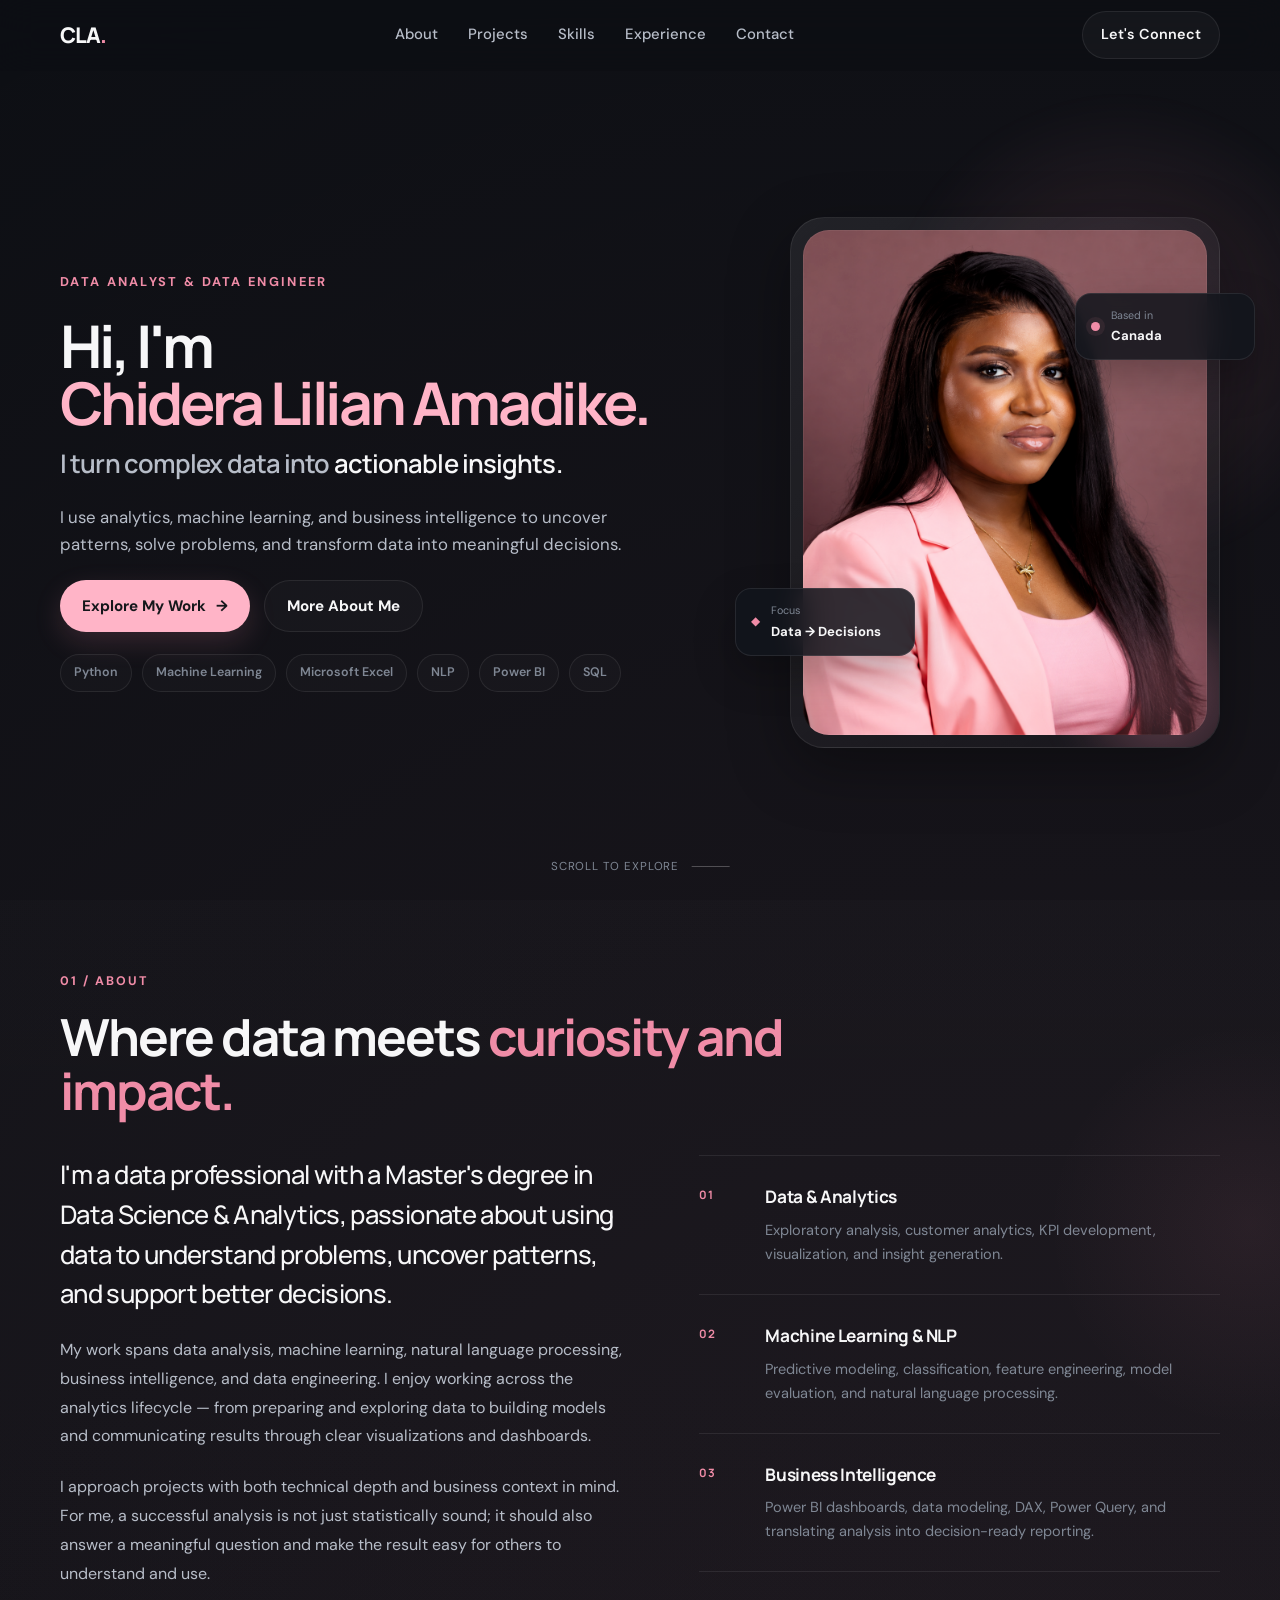
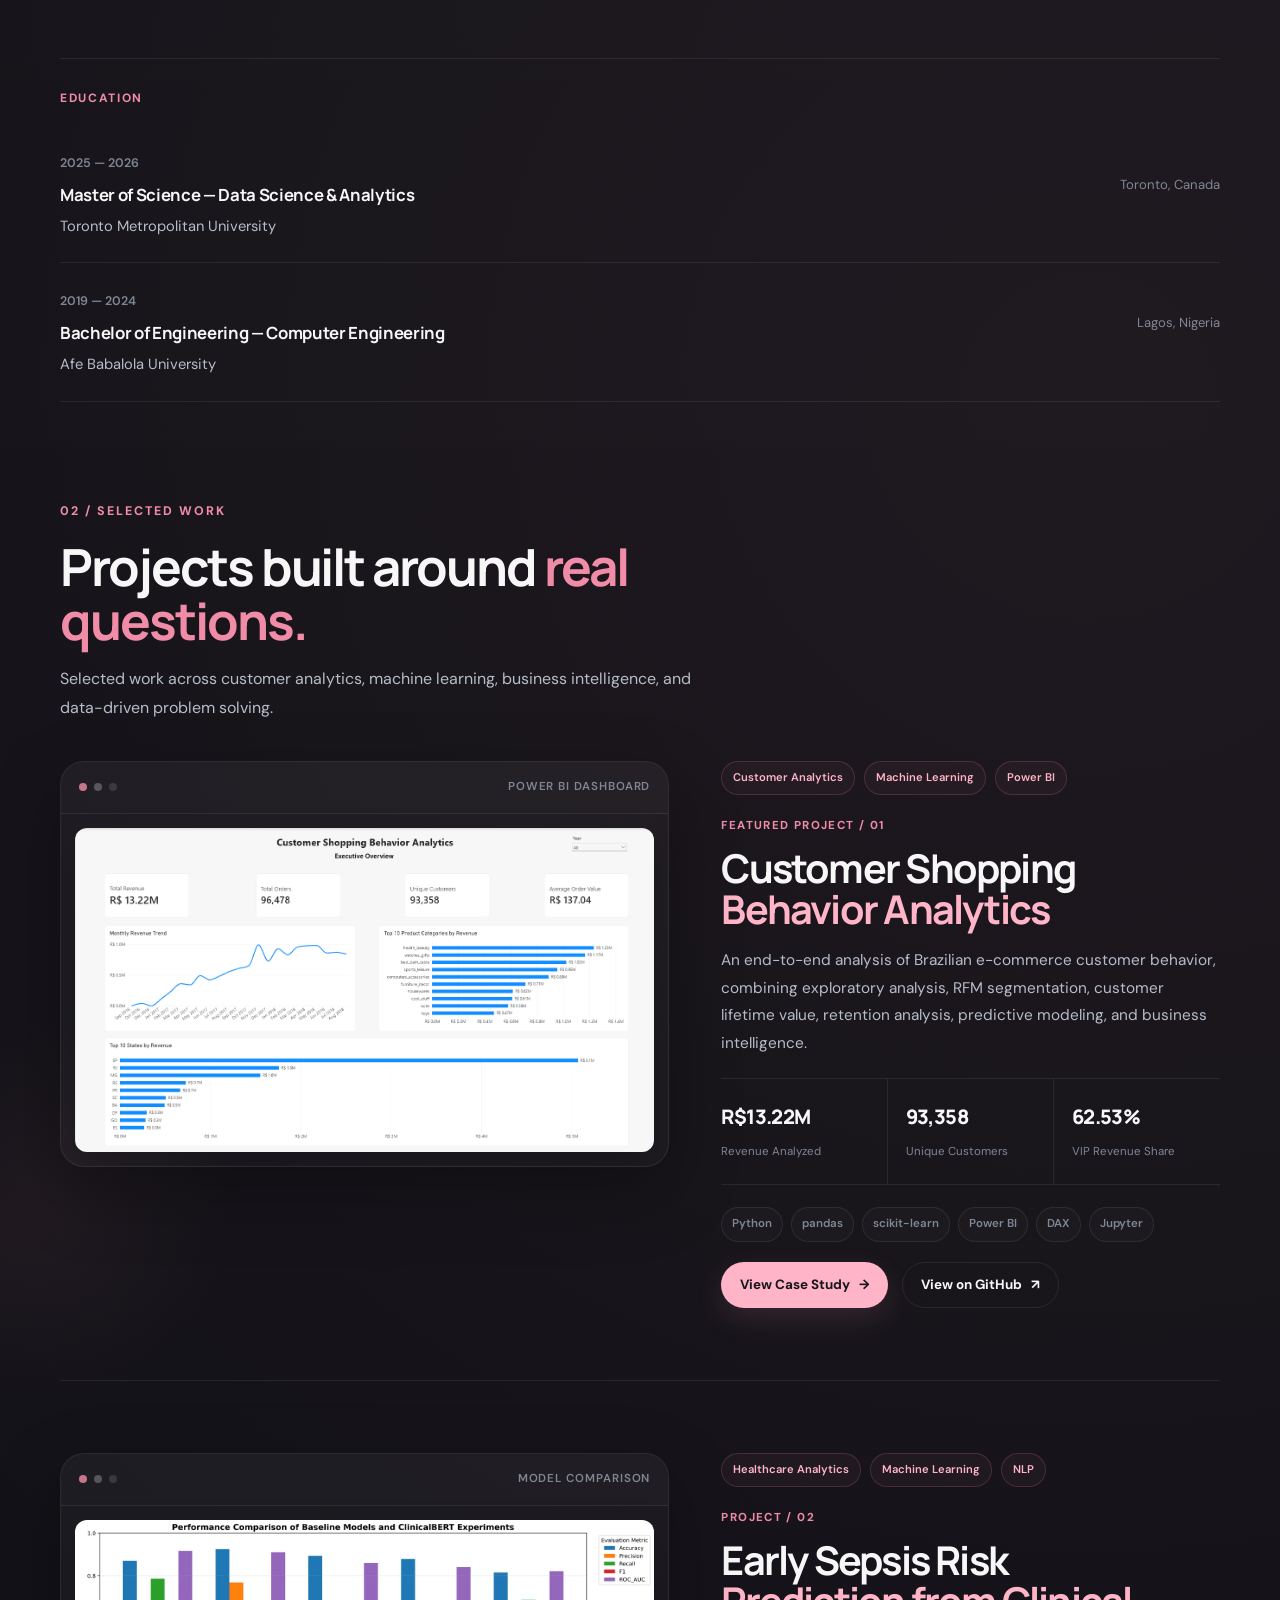
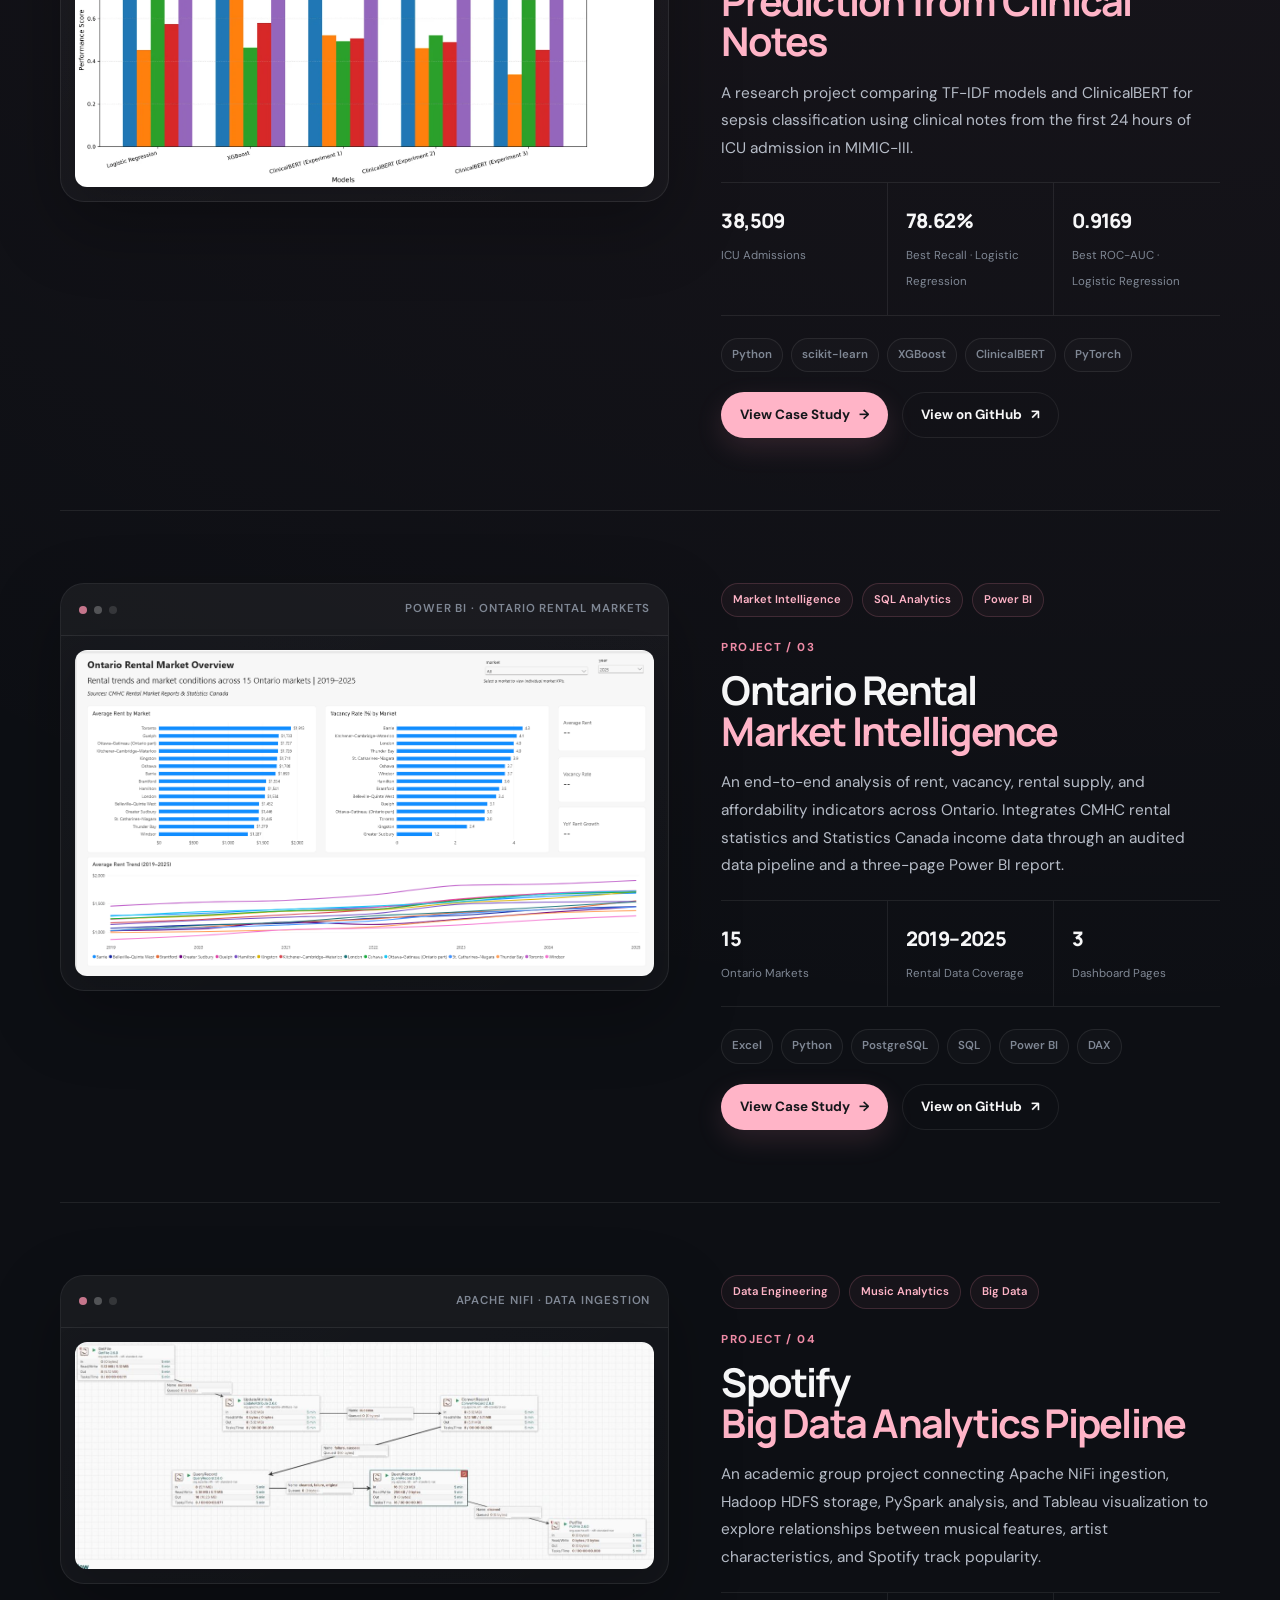
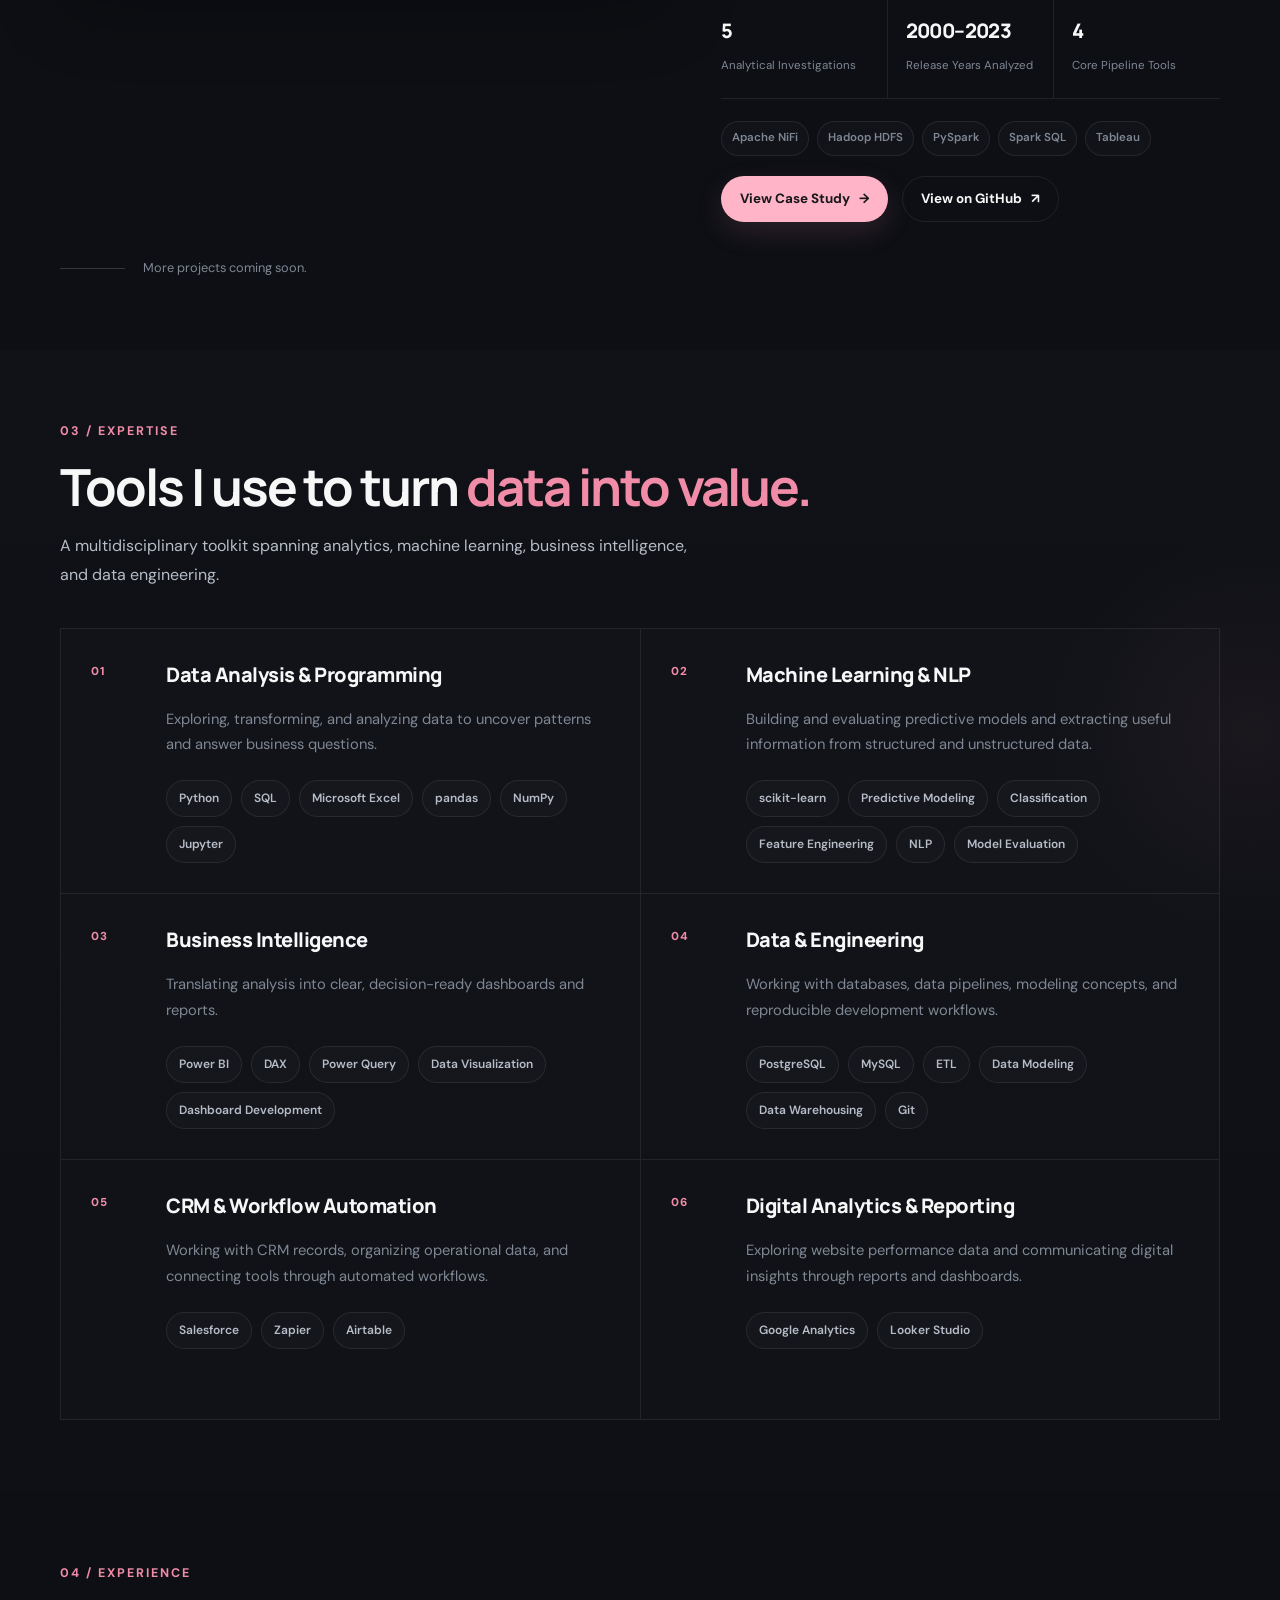
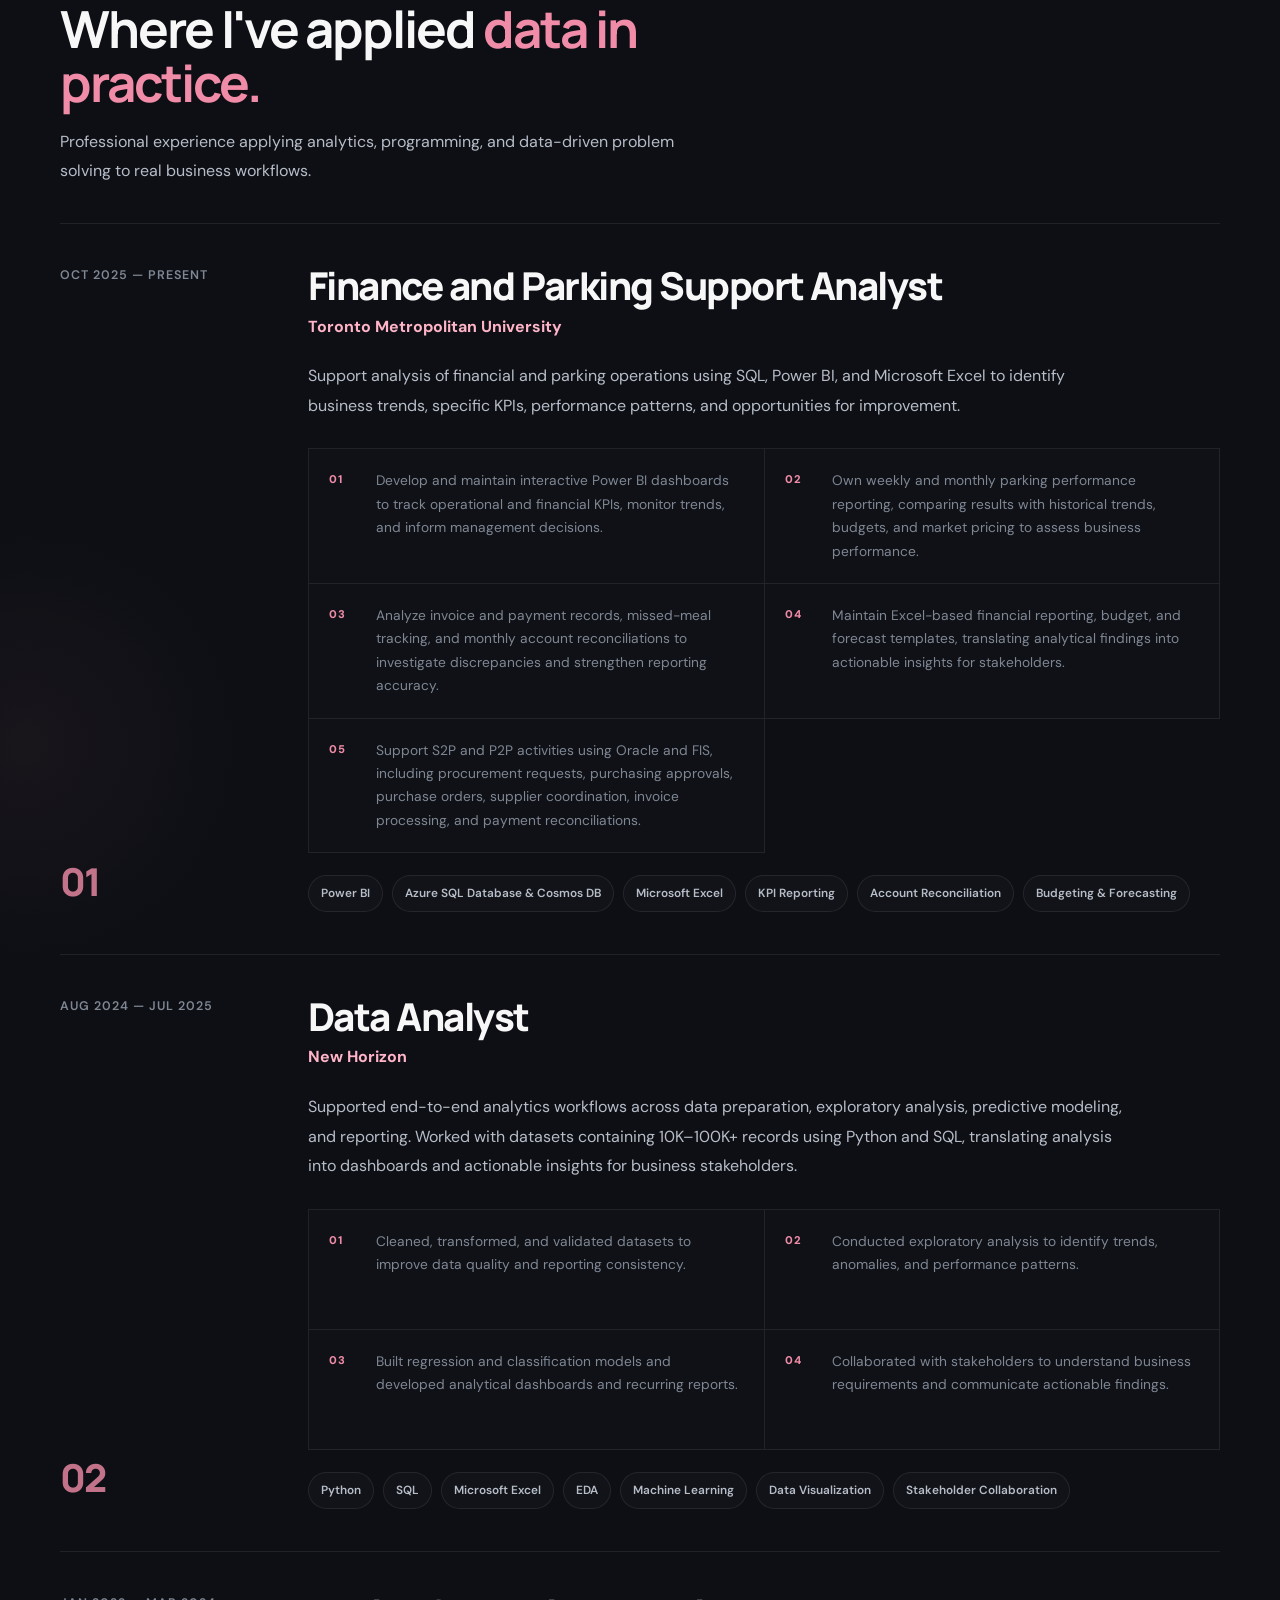
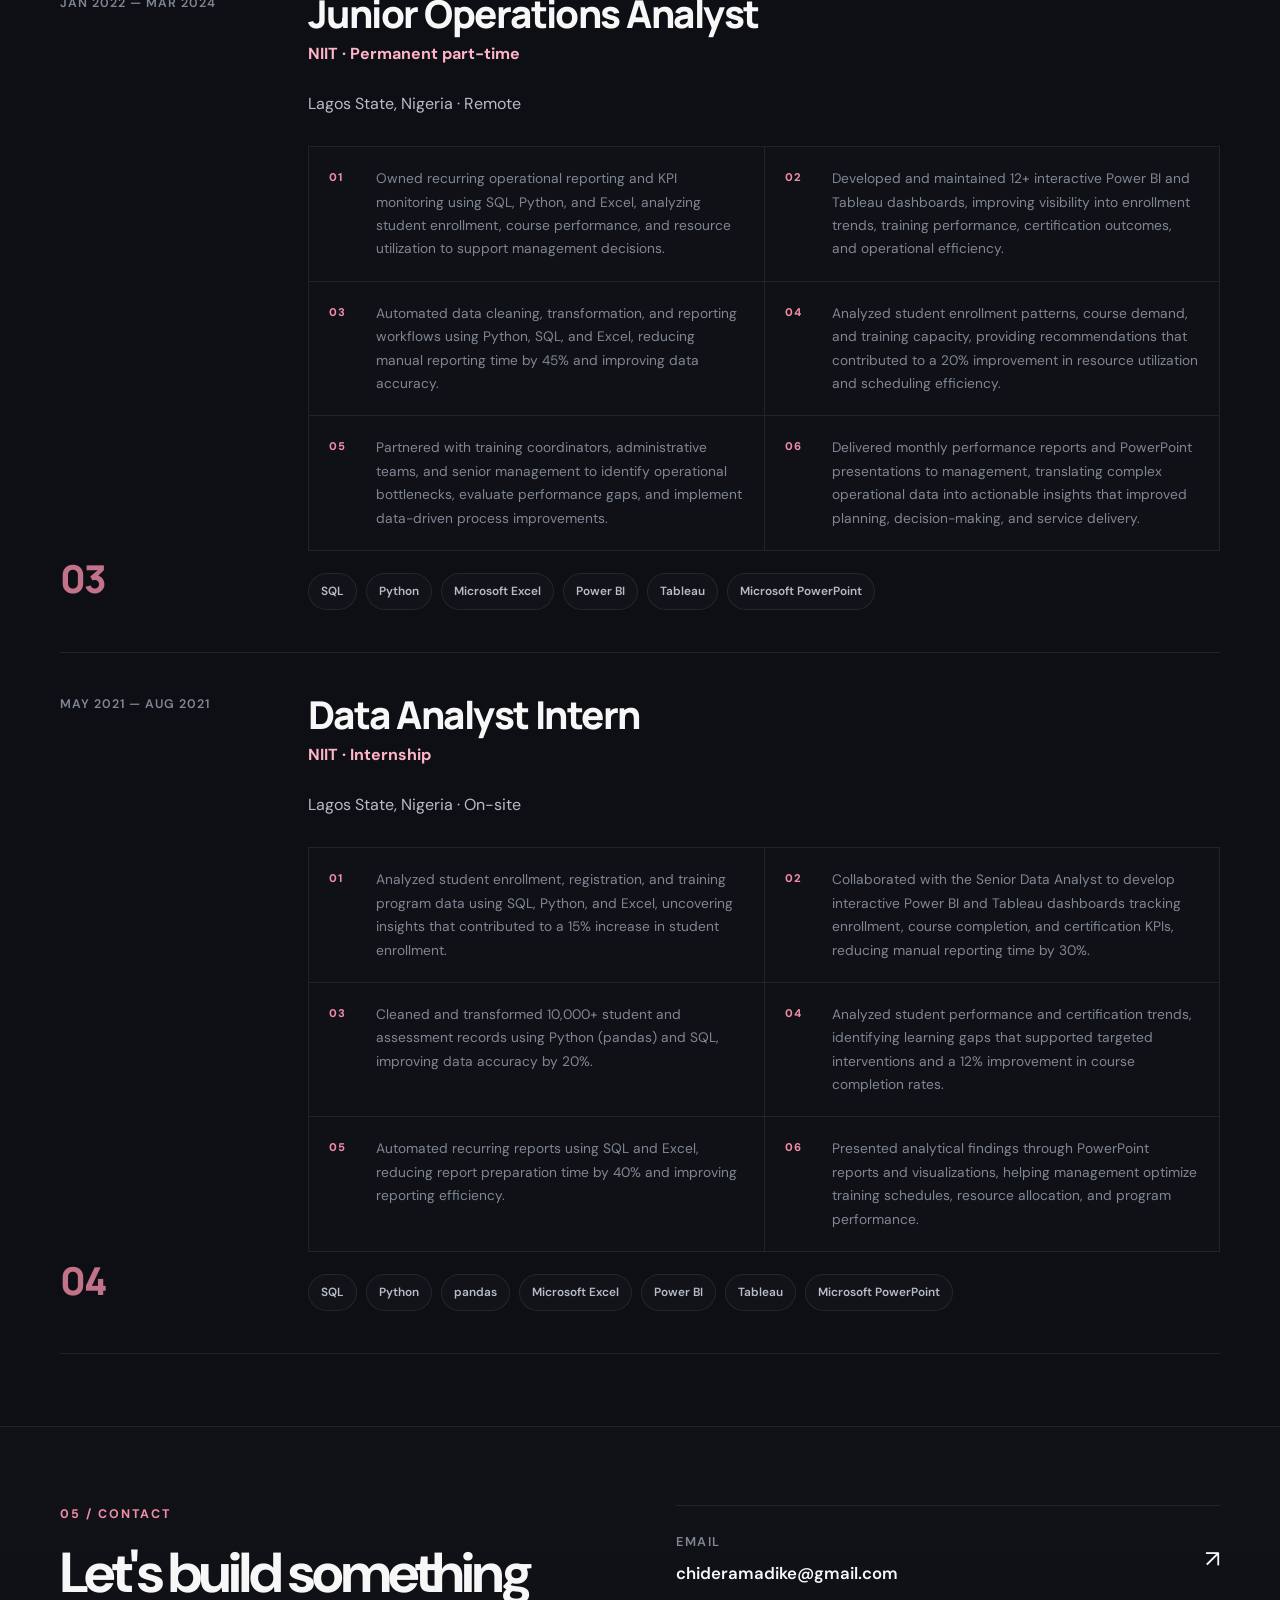
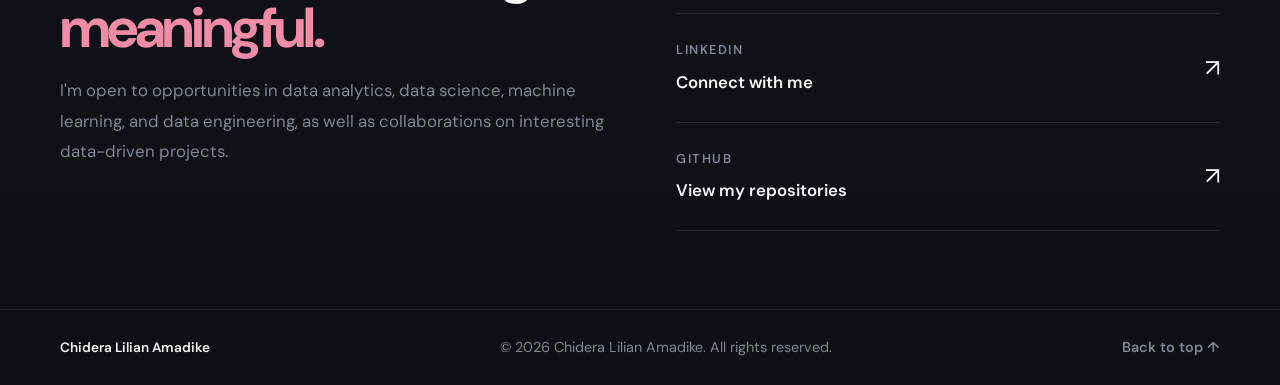
==== commit 148aab7b: "Add files via upload Update index.html" ====
--- a/index.html
+++ b/index.html
@@ -826,6 +826,67 @@
 
                     </article>
 
+                    <article class="experience-item">
+                        <div class="experience-meta">
+                            <span class="experience-date">JAN 2022 — MAR 2024</span>
+                            <span class="experience-number">03</span>
+                        </div>
+                        <div class="experience-main">
+                            <div class="experience-heading">
+                                <h3>Junior Operations Analyst</h3>
+                                <p>NIIT · Permanent part-time</p>
+                            </div>
+                            <p class="experience-description">Lagos State, Nigeria · Remote</p>
+                            <div class="experience-highlights">
+                                <div><span>01</span><p>Owned recurring operational reporting and KPI monitoring using SQL, Python, and Excel, analyzing student enrollment, course performance, and resource utilization to support management decisions.</p></div>
+                                <div><span>02</span><p>Developed and maintained 12+ interactive Power BI and Tableau dashboards, improving visibility into enrollment trends, training performance, certification outcomes, and operational efficiency.</p></div>
+                                <div><span>03</span><p>Automated data cleaning, transformation, and reporting workflows using Python, SQL, and Excel, reducing manual reporting time by 45% and improving data accuracy.</p></div>
+                                <div><span>04</span><p>Analyzed student enrollment patterns, course demand, and training capacity, providing recommendations that contributed to a 20% improvement in resource utilization and scheduling efficiency.</p></div>
+                                <div><span>05</span><p>Partnered with training coordinators, administrative teams, and senior management to identify operational bottlenecks, evaluate performance gaps, and implement data-driven process improvements.</p></div>
+                                <div><span>06</span><p>Delivered monthly performance reports and PowerPoint presentations to management, translating complex operational data into actionable insights that improved planning, decision-making, and service delivery.</p></div>
+                            </div>
+                            <div class="experience-tools">
+                                <span>SQL</span>
+                                <span>Python</span>
+                                <span>Microsoft Excel</span>
+                                <span>Power BI</span>
+                                <span>Tableau</span>
+                                <span>Microsoft PowerPoint</span>
+                            </div>
+                        </div>
+                    </article>
+
+                    <article class="experience-item">
+                        <div class="experience-meta">
+                            <span class="experience-date">MAY 2021 — AUG 2021</span>
+                            <span class="experience-number">04</span>
+                        </div>
+                        <div class="experience-main">
+                            <div class="experience-heading">
+                                <h3>Data Analyst Intern</h3>
+                                <p>NIIT · Internship</p>
+                            </div>
+                            <p class="experience-description">Lagos State, Nigeria · On-site</p>
+                            <div class="experience-highlights">
+                                <div><span>01</span><p>Analyzed student enrollment, registration, and training program data using SQL, Python, and Excel, uncovering insights that contributed to a 15% increase in student enrollment.</p></div>
+                                <div><span>02</span><p>Collaborated with the Senior Data Analyst to develop interactive Power BI and Tableau dashboards tracking enrollment, course completion, and certification KPIs, reducing manual reporting time by 30%.</p></div>
+                                <div><span>03</span><p>Cleaned and transformed 10,000+ student and assessment records using Python (pandas) and SQL, improving data accuracy by 20%.</p></div>
+                                <div><span>04</span><p>Analyzed student performance and certification trends, identifying learning gaps that supported targeted interventions and a 12% improvement in course completion rates.</p></div>
+                                <div><span>05</span><p>Automated recurring reports using SQL and Excel, reducing report preparation time by 40% and improving reporting efficiency.</p></div>
+                                <div><span>06</span><p>Presented analytical findings through PowerPoint reports and visualizations, helping management optimize training schedules, resource allocation, and program performance.</p></div>
+                            </div>
+                            <div class="experience-tools">
+                                <span>SQL</span>
+                                <span>Python</span>
+                                <span>pandas</span>
+                                <span>Microsoft Excel</span>
+                                <span>Power BI</span>
+                                <span>Tableau</span>
+                                <span>Microsoft PowerPoint</span>
+                            </div>
+                        </div>
+                    </article>
+
                 </div>
 
             </div>
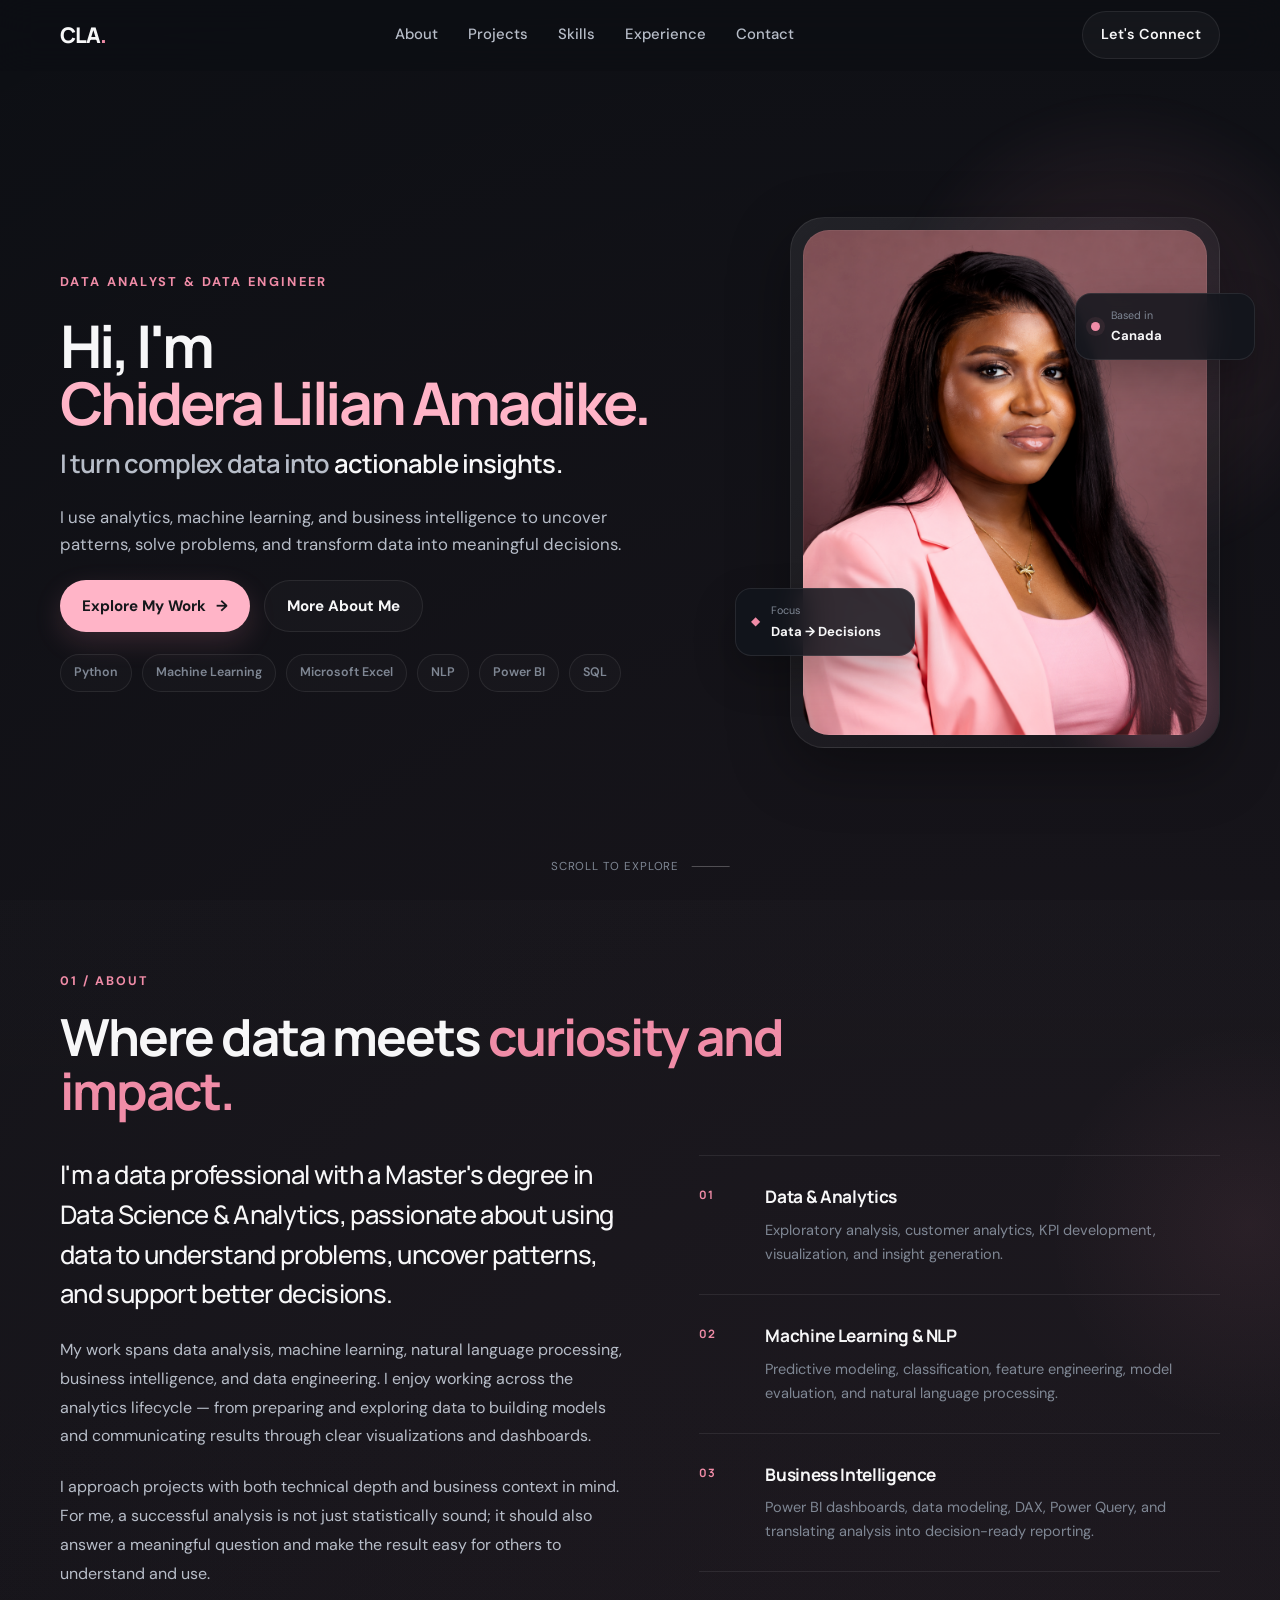
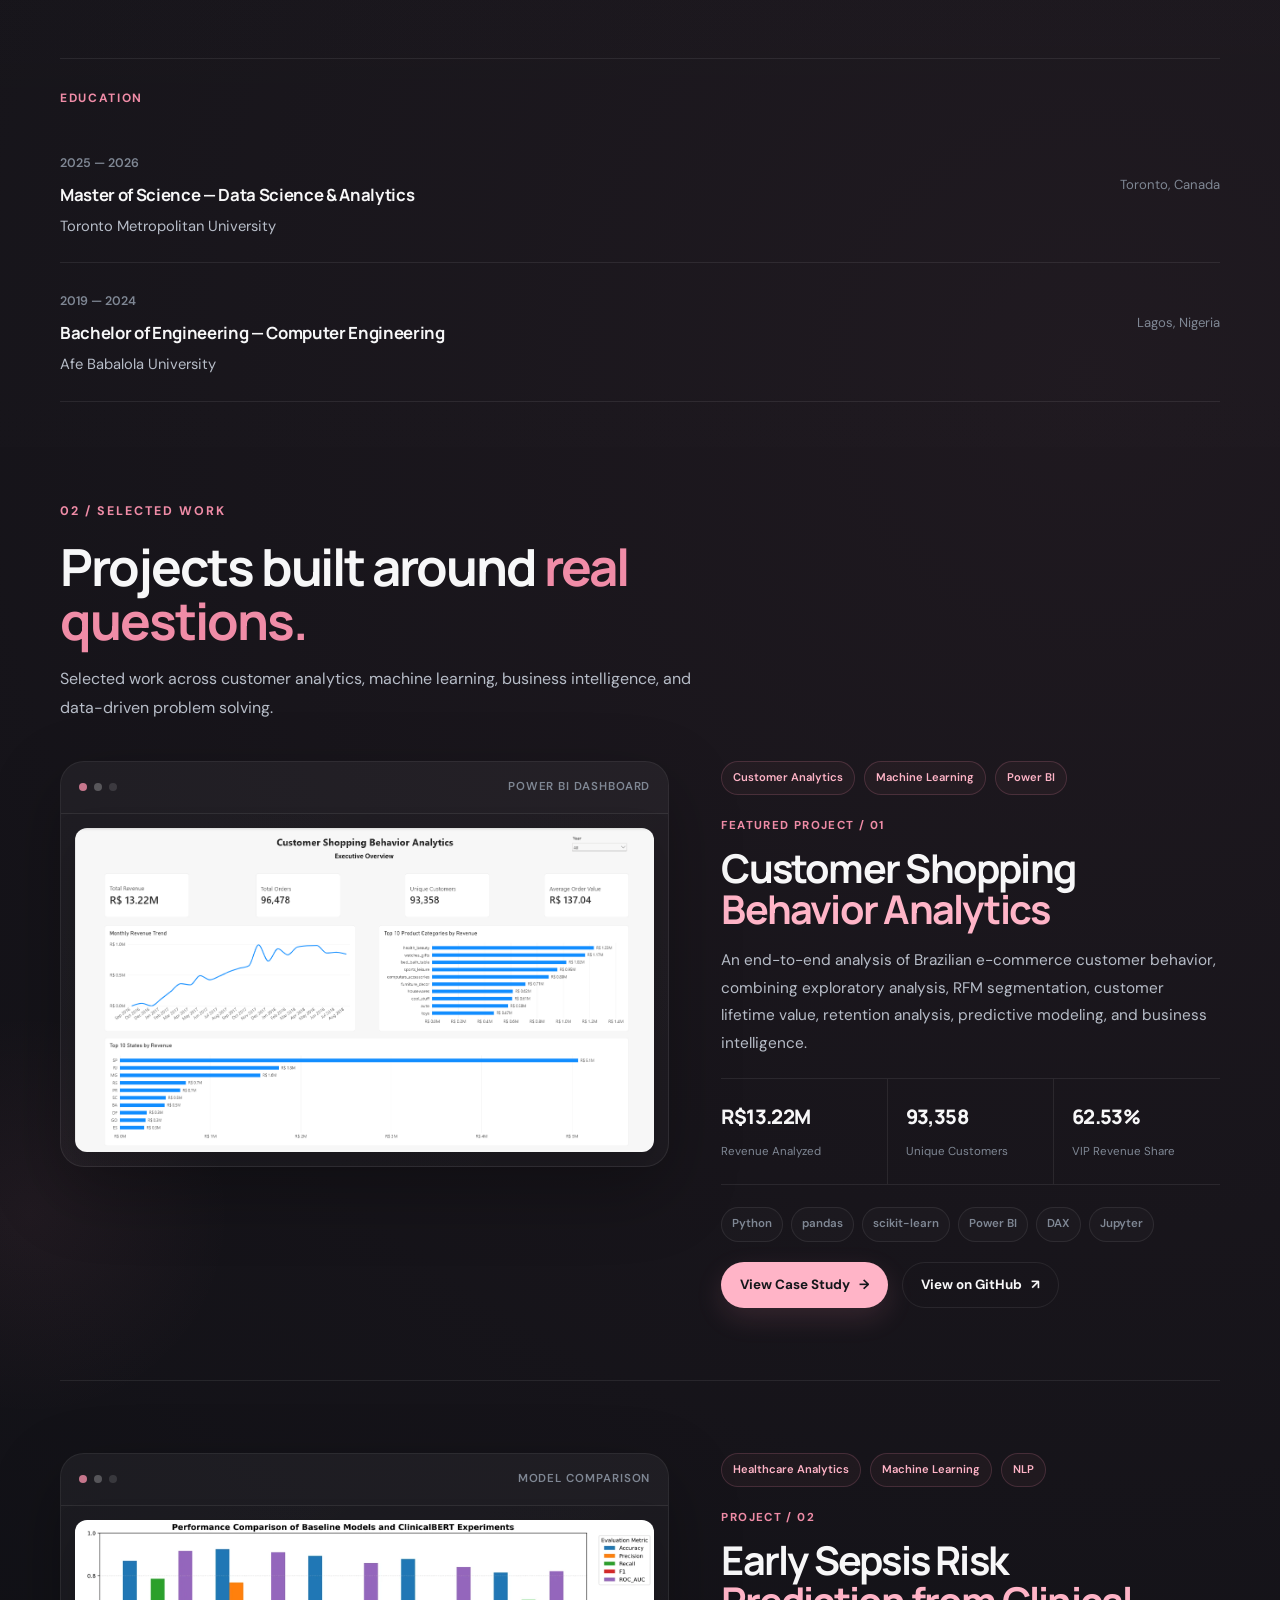
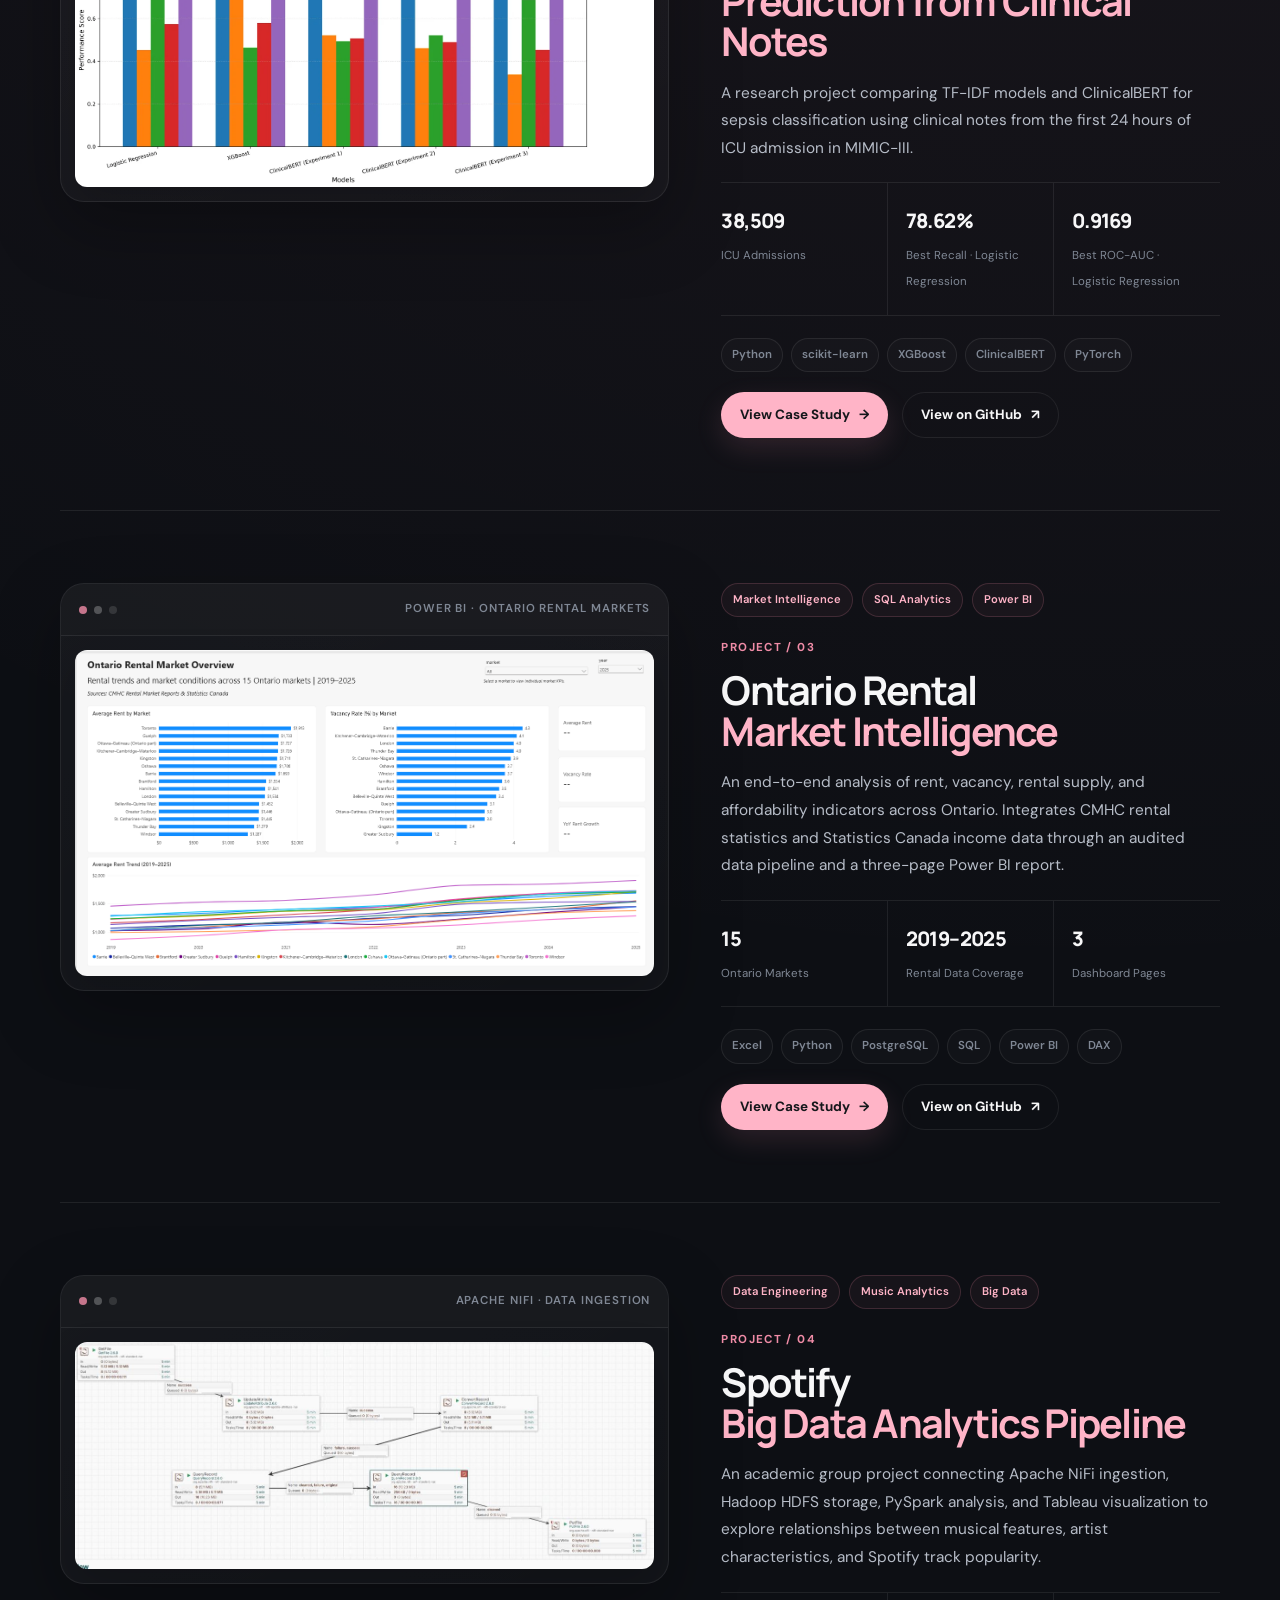
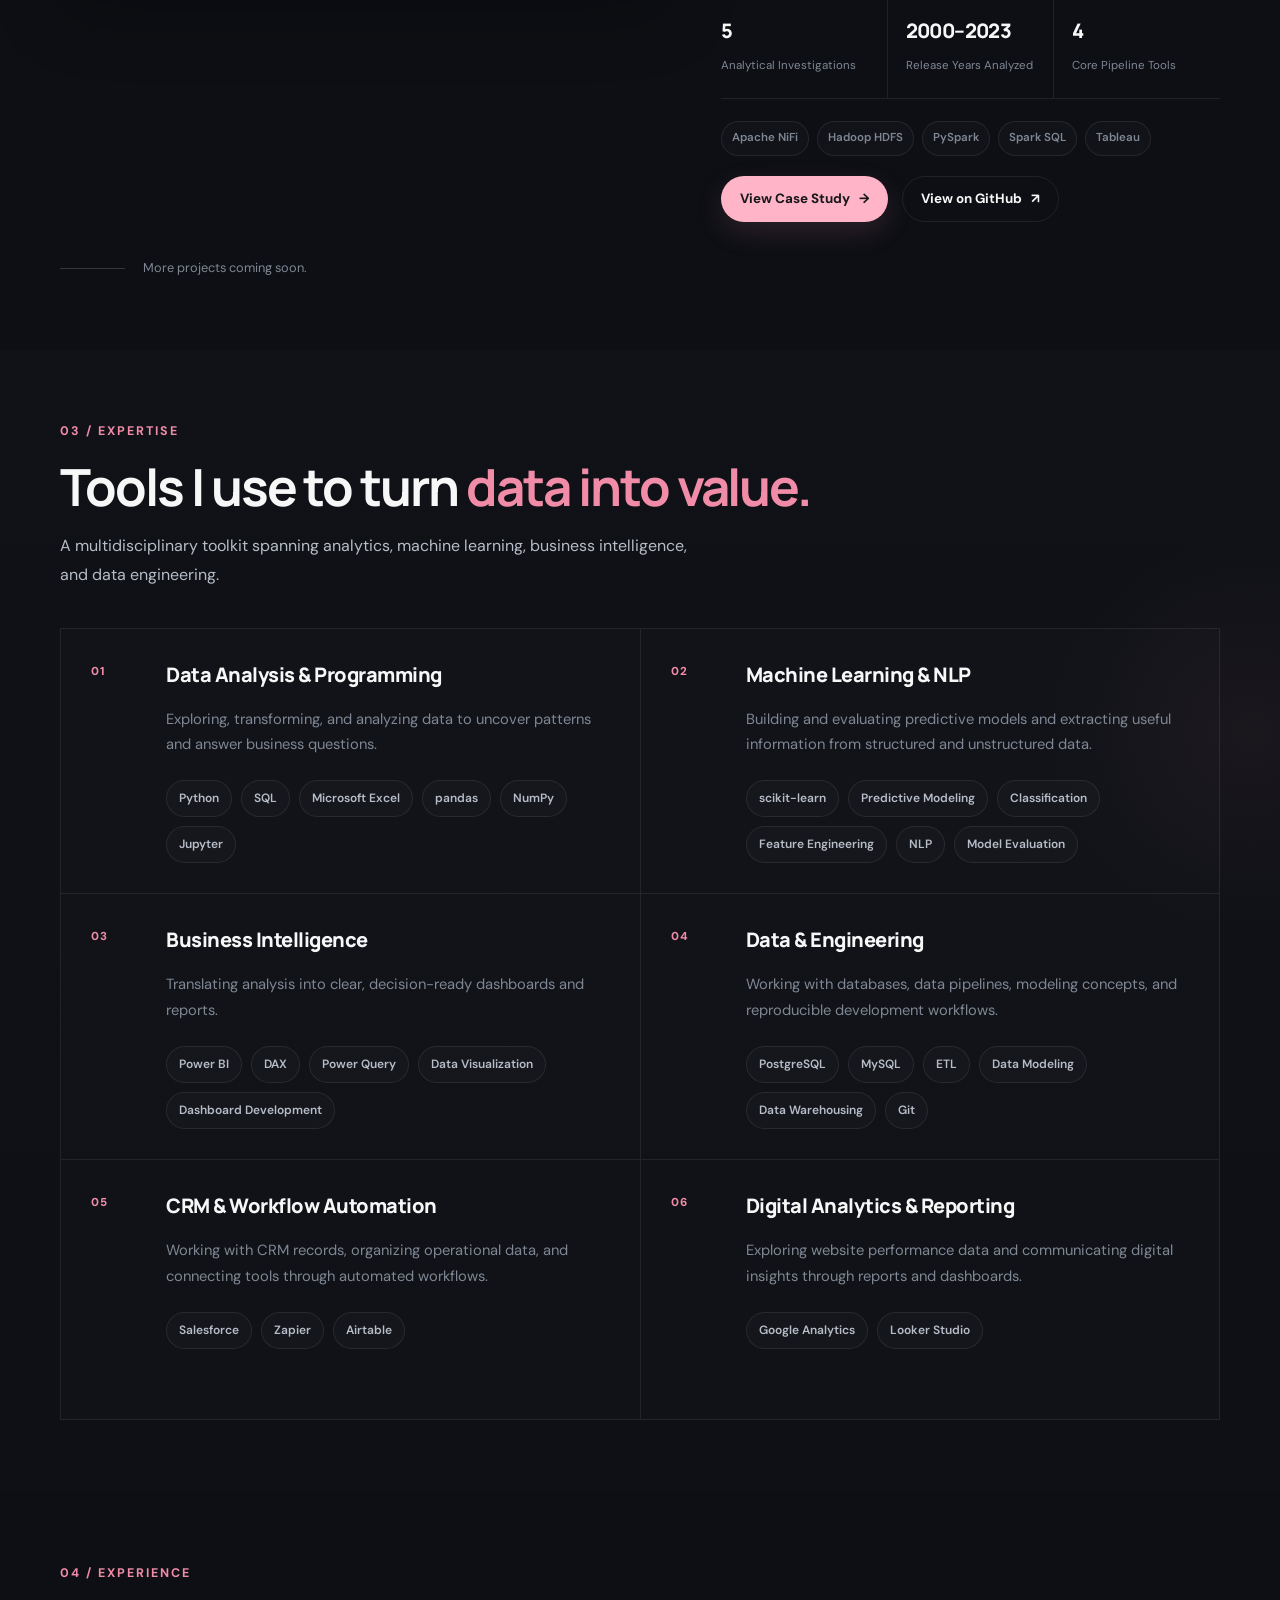
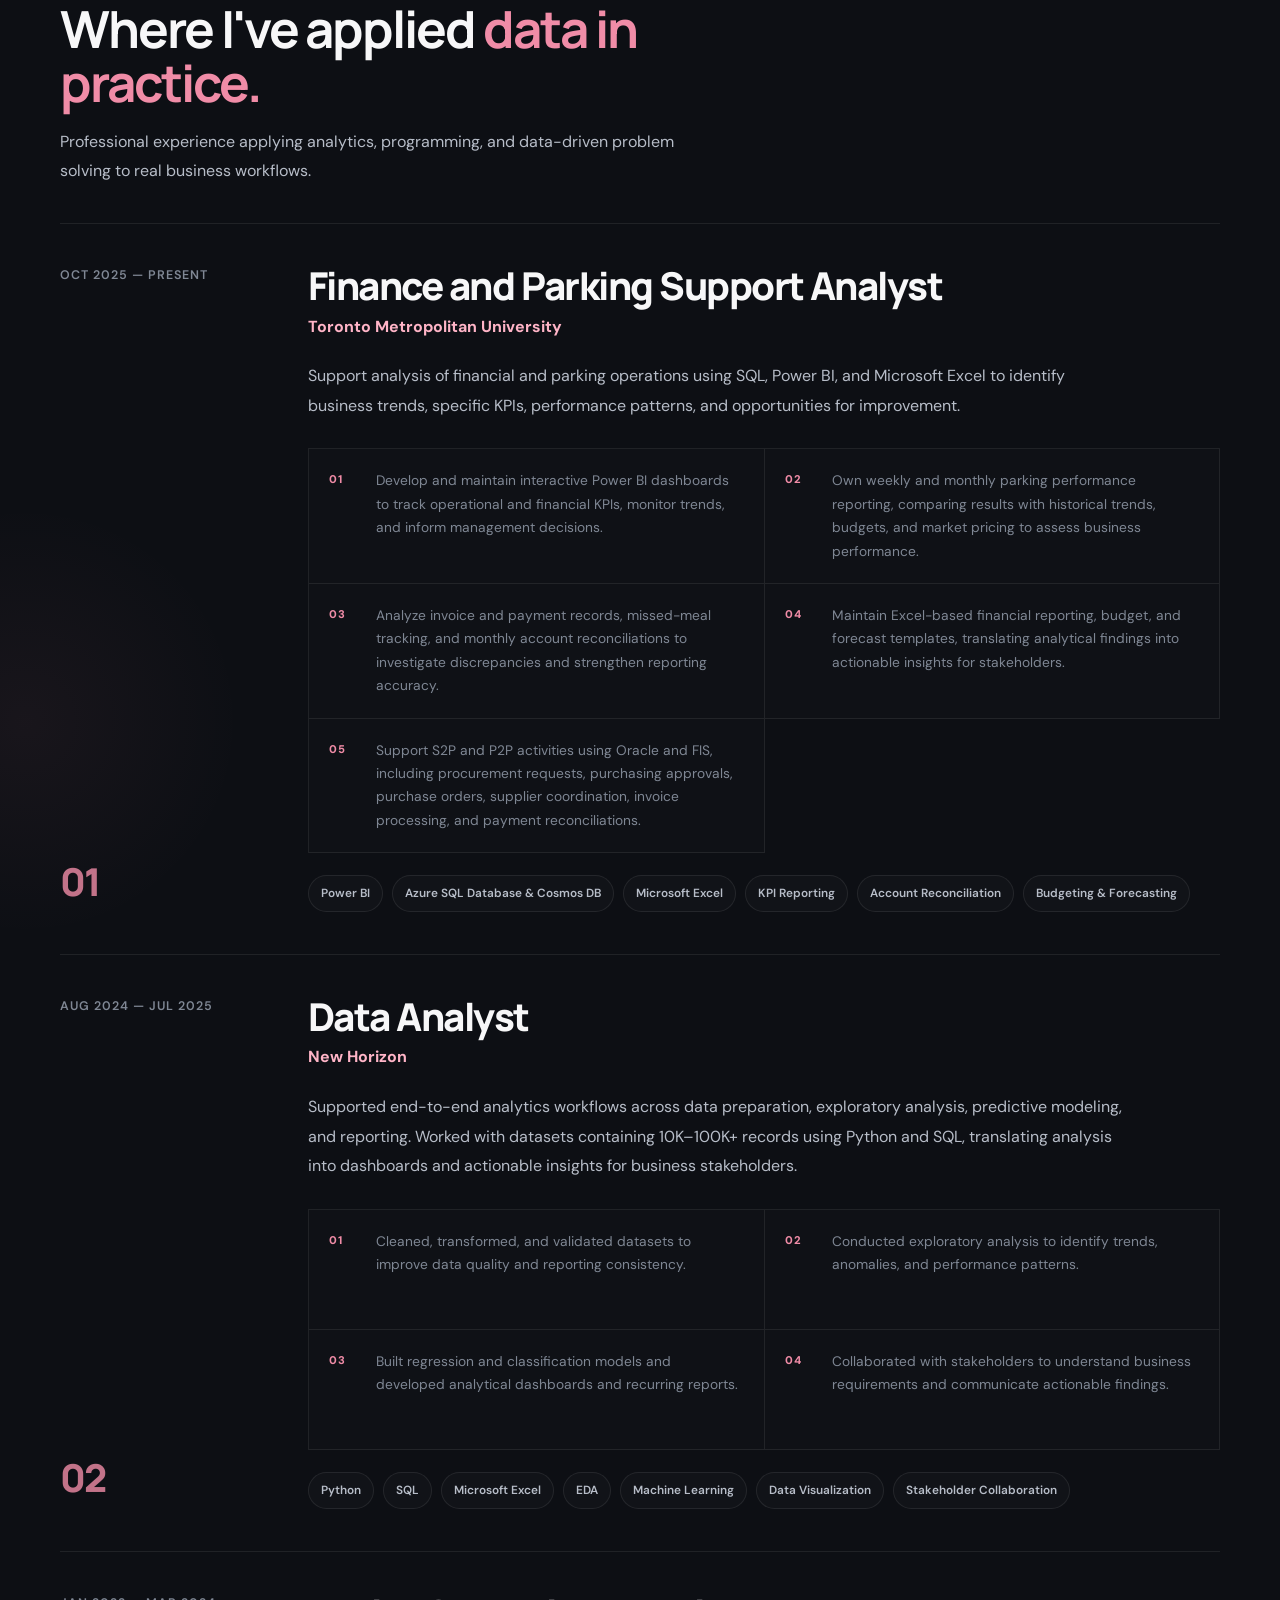
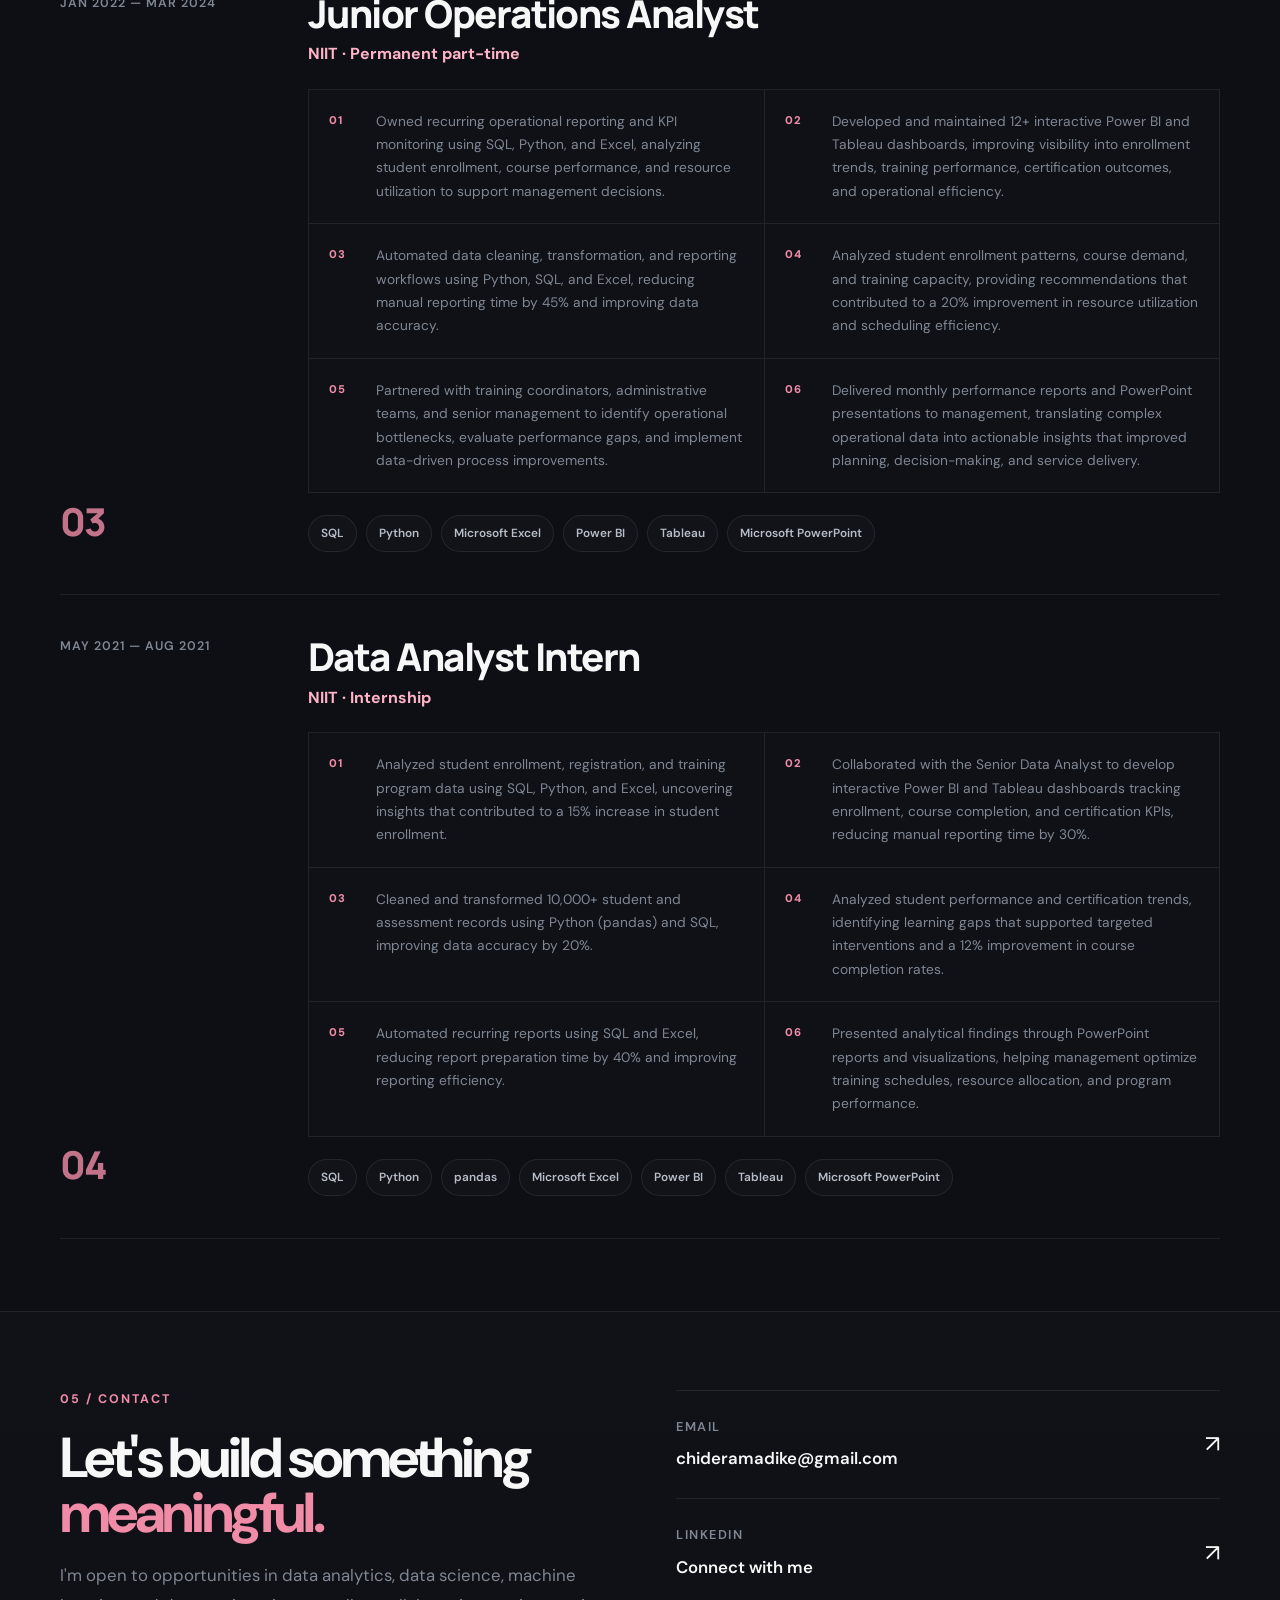
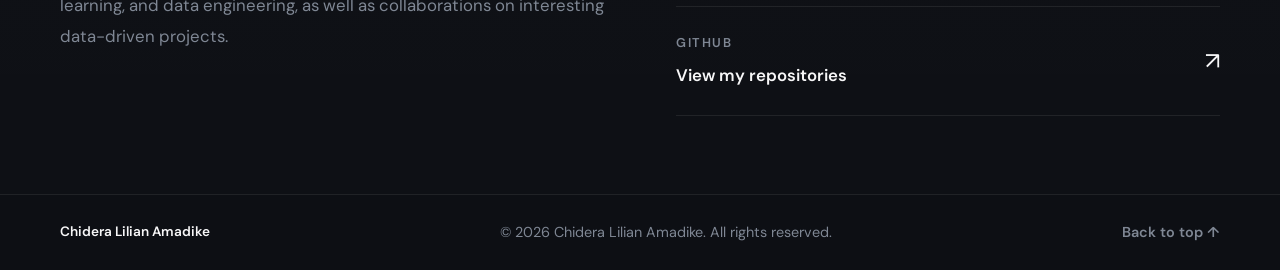
==== commit 64d4750d: "Add files via upload" ====
--- a/index.html
+++ b/index.html
@@ -836,7 +836,6 @@
                                 <h3>Junior Operations Analyst</h3>
                                 <p>NIIT · Permanent part-time</p>
                             </div>
-                            <p class="experience-description">Lagos State, Nigeria · Remote</p>
                             <div class="experience-highlights">
                                 <div><span>01</span><p>Owned recurring operational reporting and KPI monitoring using SQL, Python, and Excel, analyzing student enrollment, course performance, and resource utilization to support management decisions.</p></div>
                                 <div><span>02</span><p>Developed and maintained 12+ interactive Power BI and Tableau dashboards, improving visibility into enrollment trends, training performance, certification outcomes, and operational efficiency.</p></div>
@@ -866,7 +865,6 @@
                                 <h3>Data Analyst Intern</h3>
                                 <p>NIIT · Internship</p>
                             </div>
-                            <p class="experience-description">Lagos State, Nigeria · On-site</p>
                             <div class="experience-highlights">
                                 <div><span>01</span><p>Analyzed student enrollment, registration, and training program data using SQL, Python, and Excel, uncovering insights that contributed to a 15% increase in student enrollment.</p></div>
                                 <div><span>02</span><p>Collaborated with the Senior Data Analyst to develop interactive Power BI and Tableau dashboards tracking enrollment, course completion, and certification KPIs, reducing manual reporting time by 30%.</p></div>
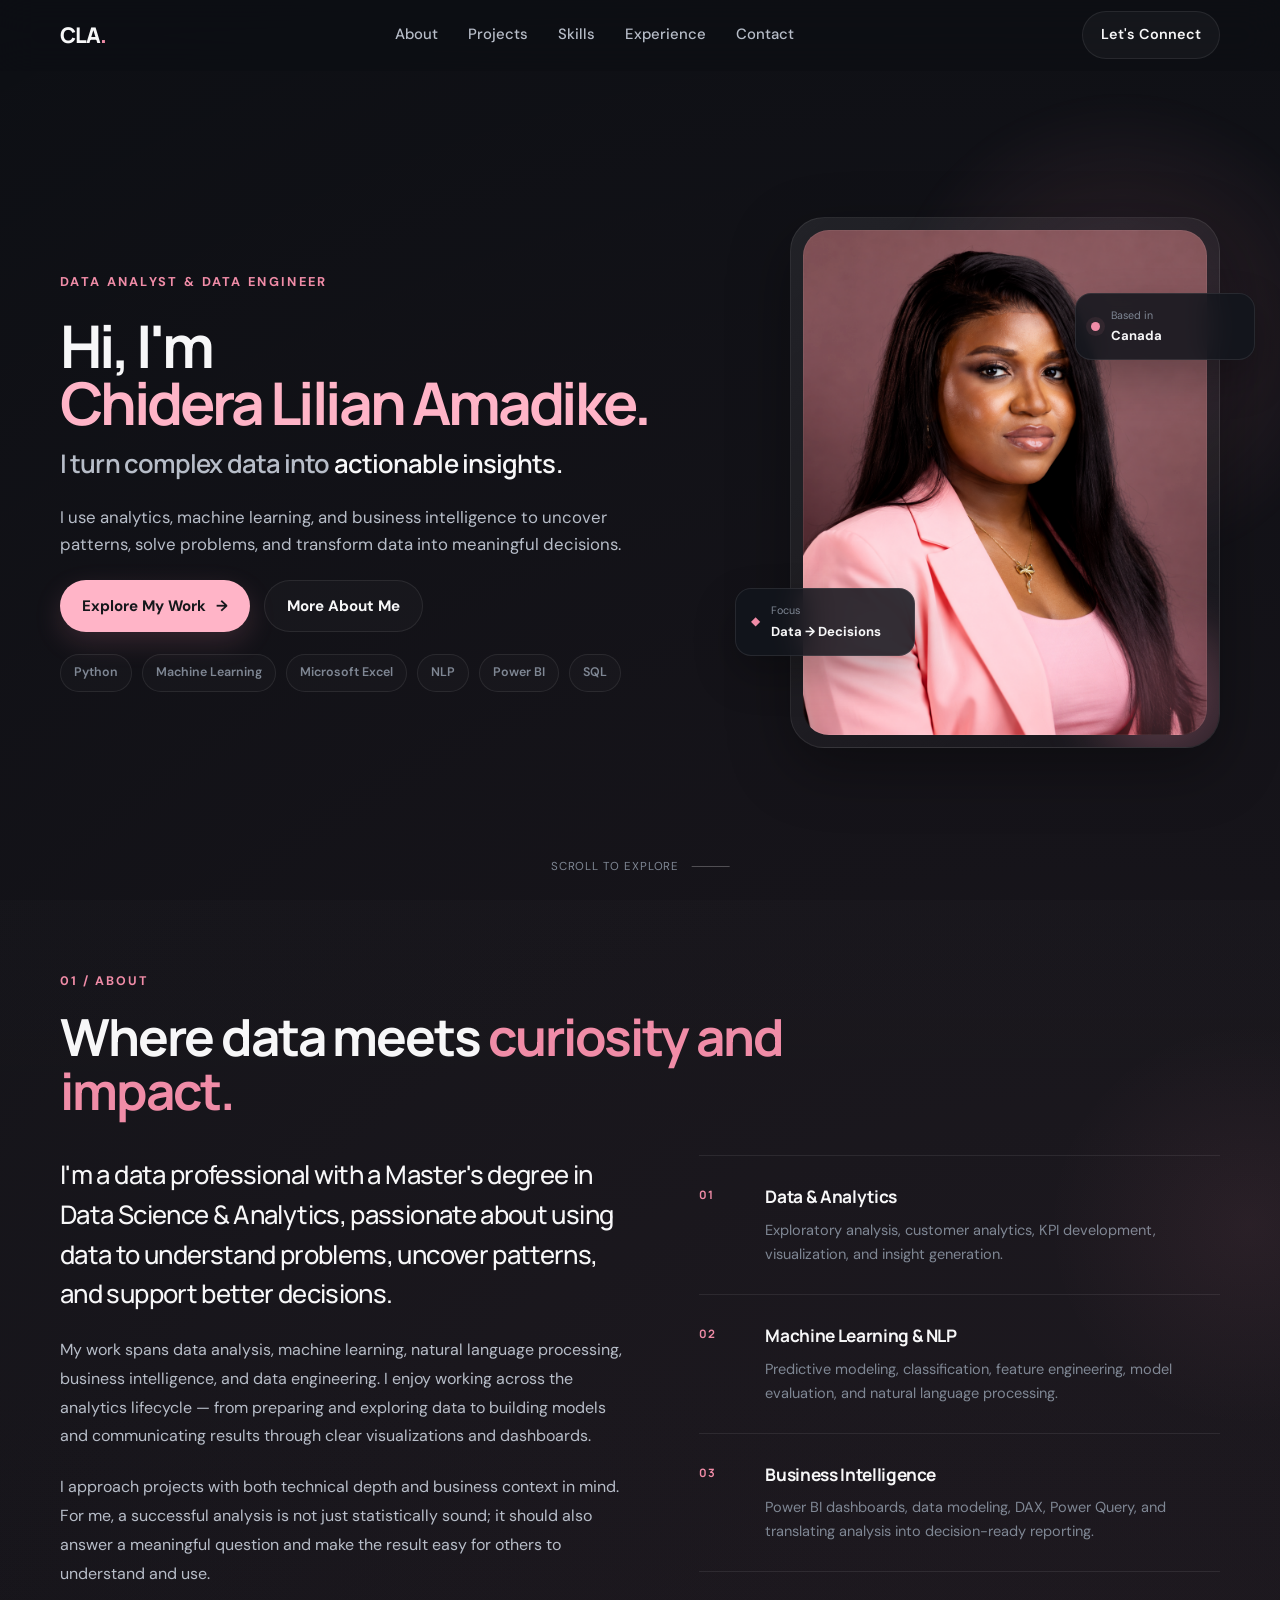
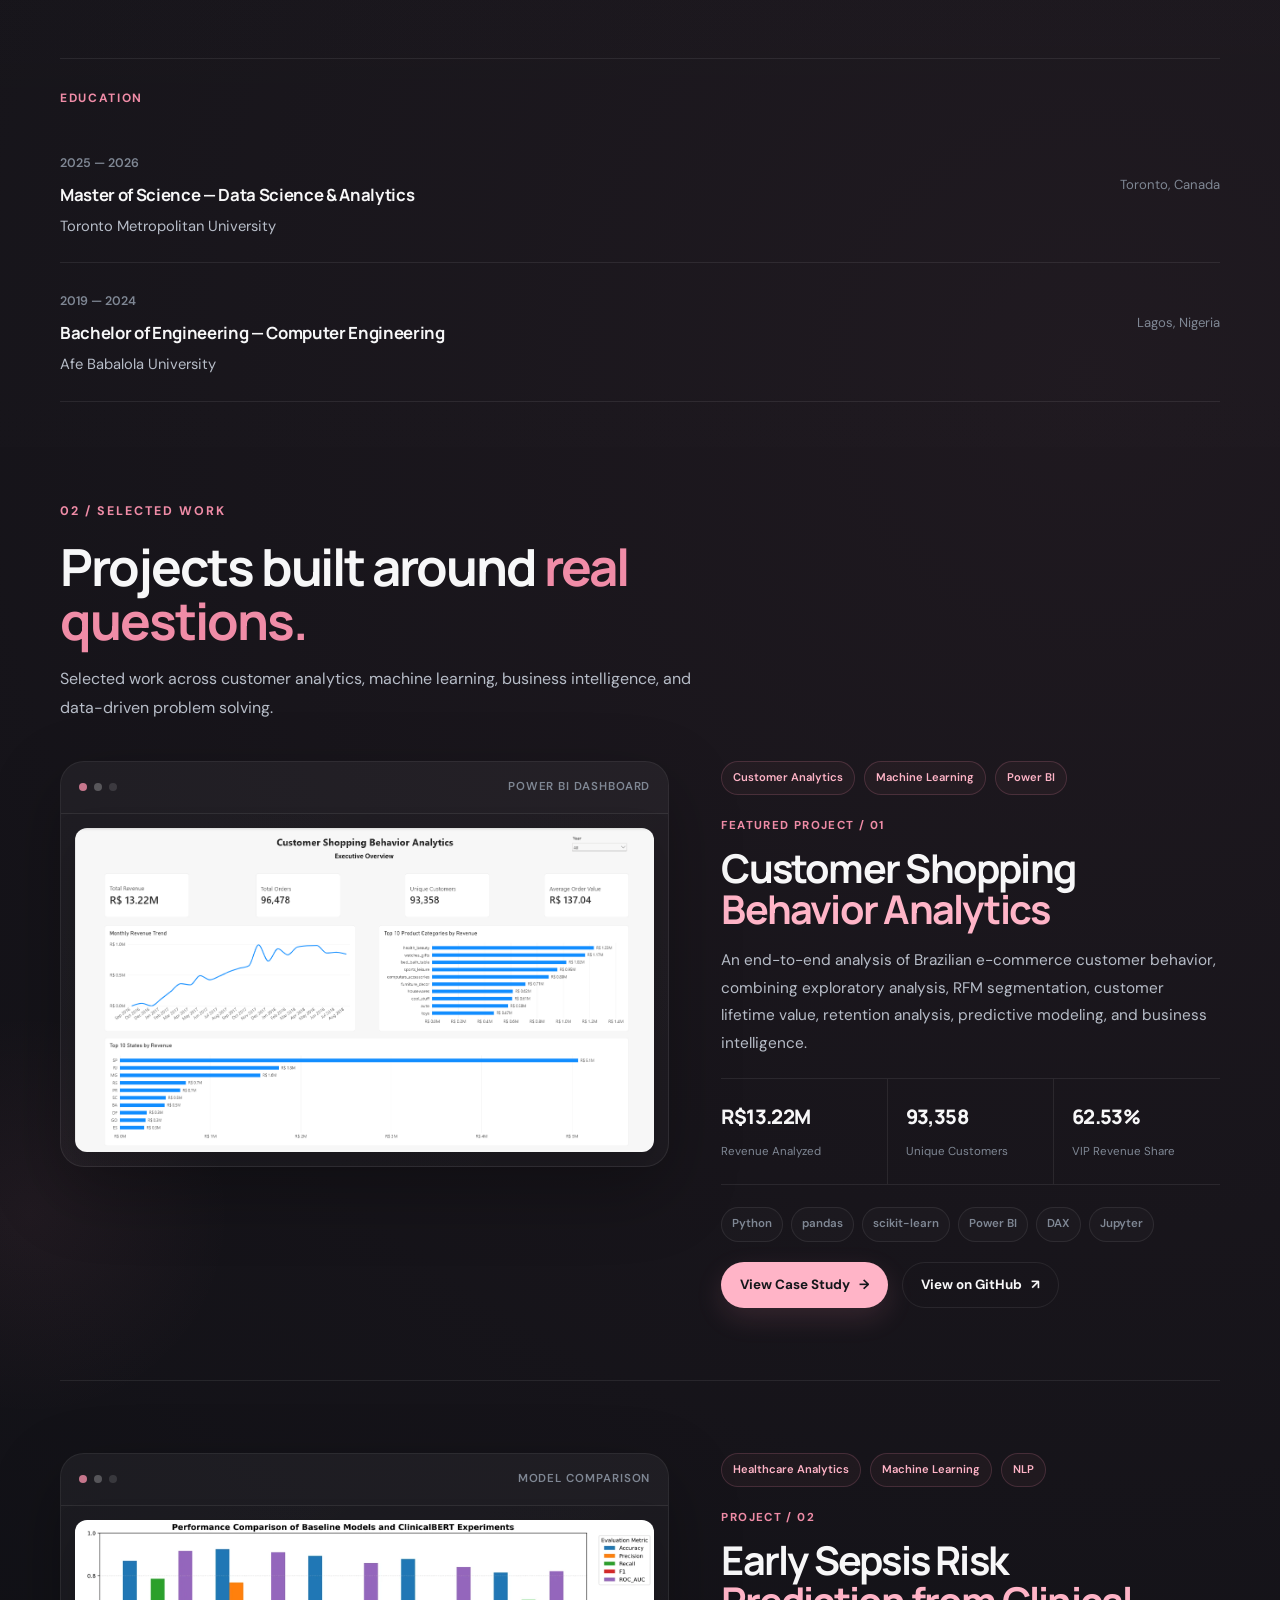
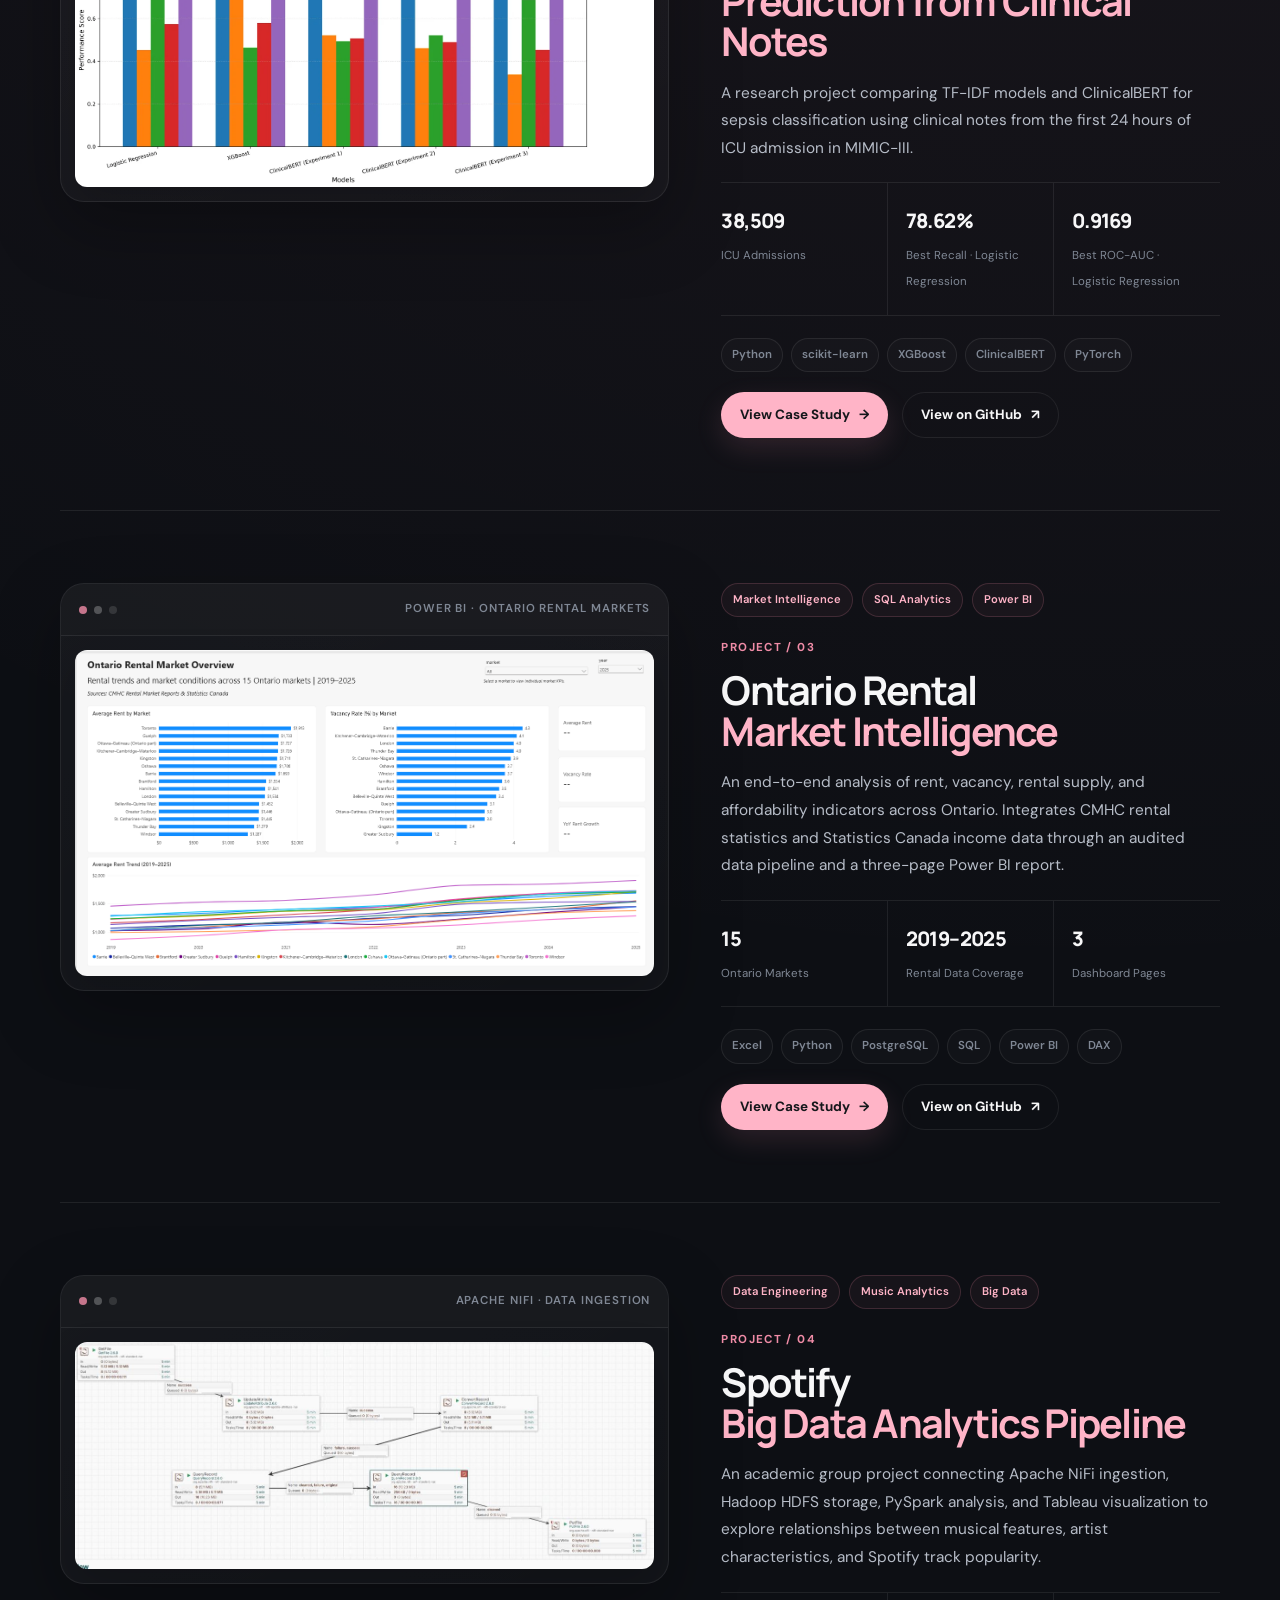
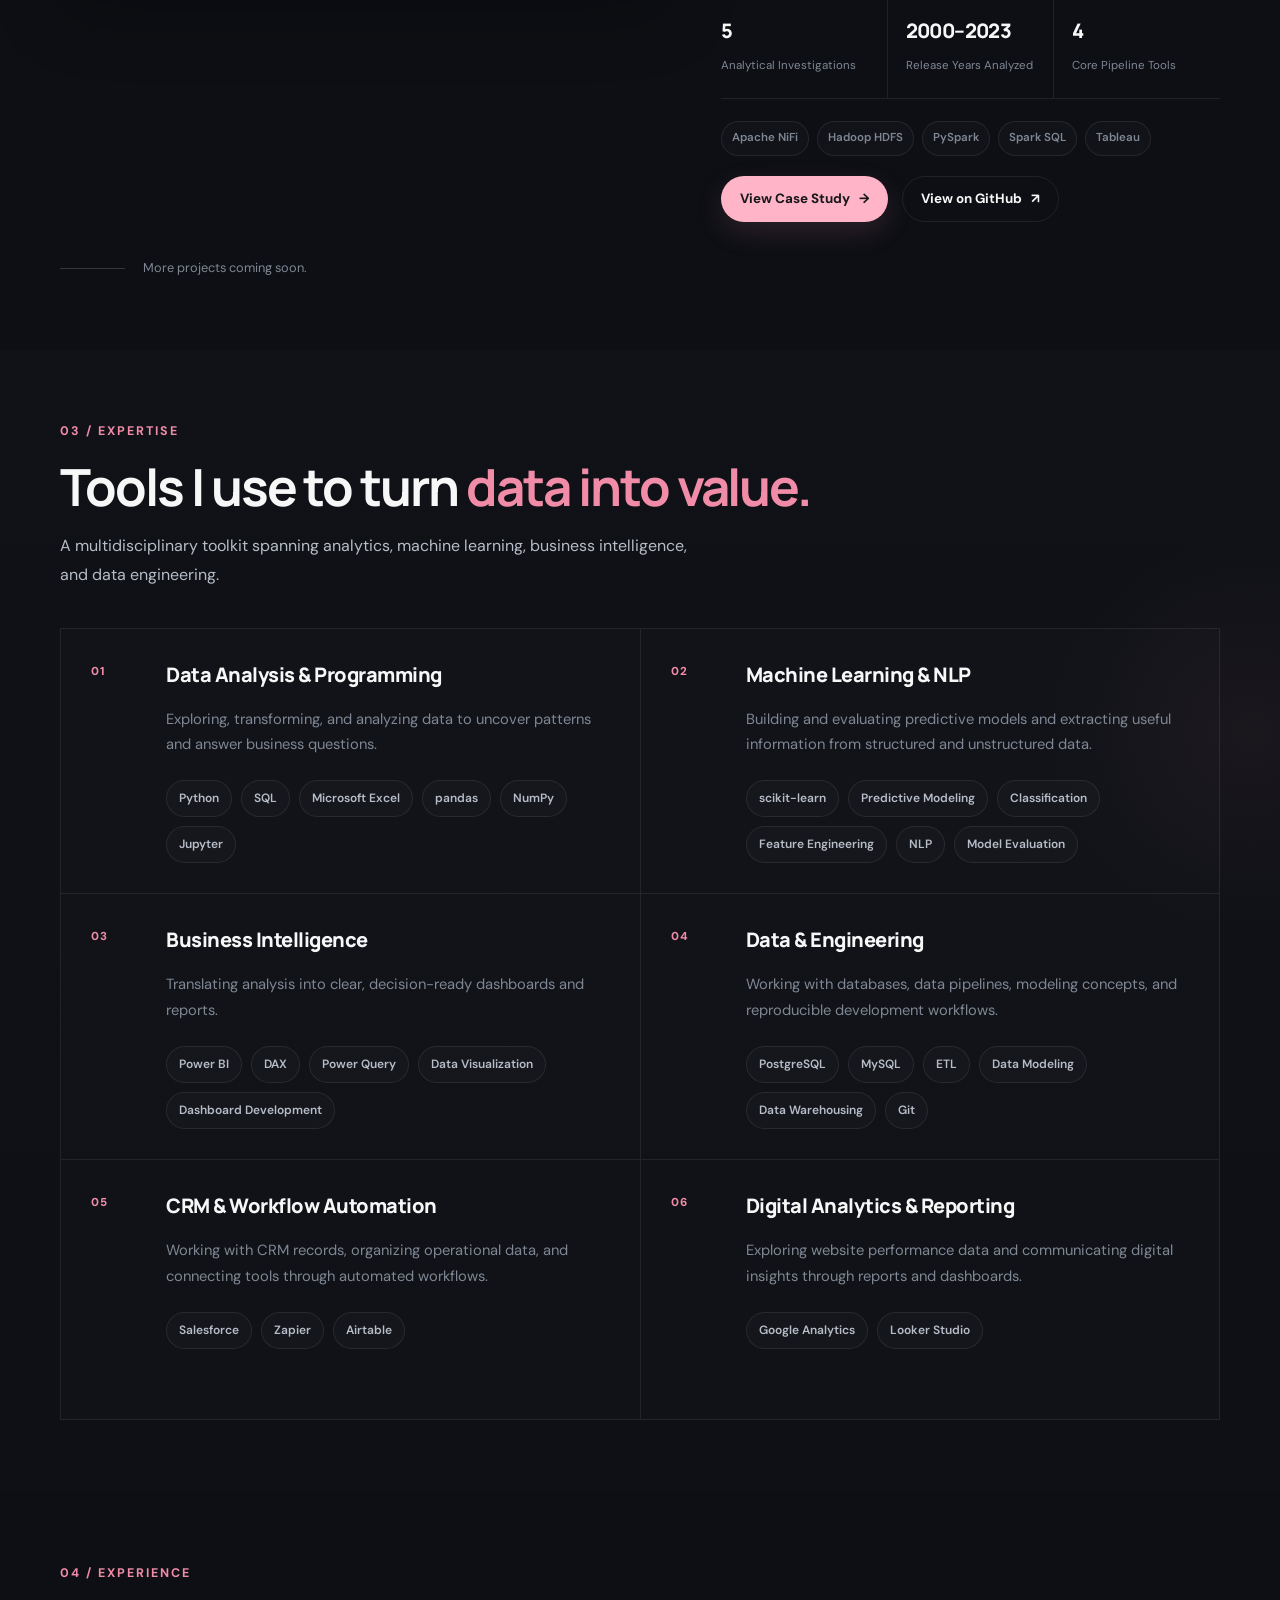
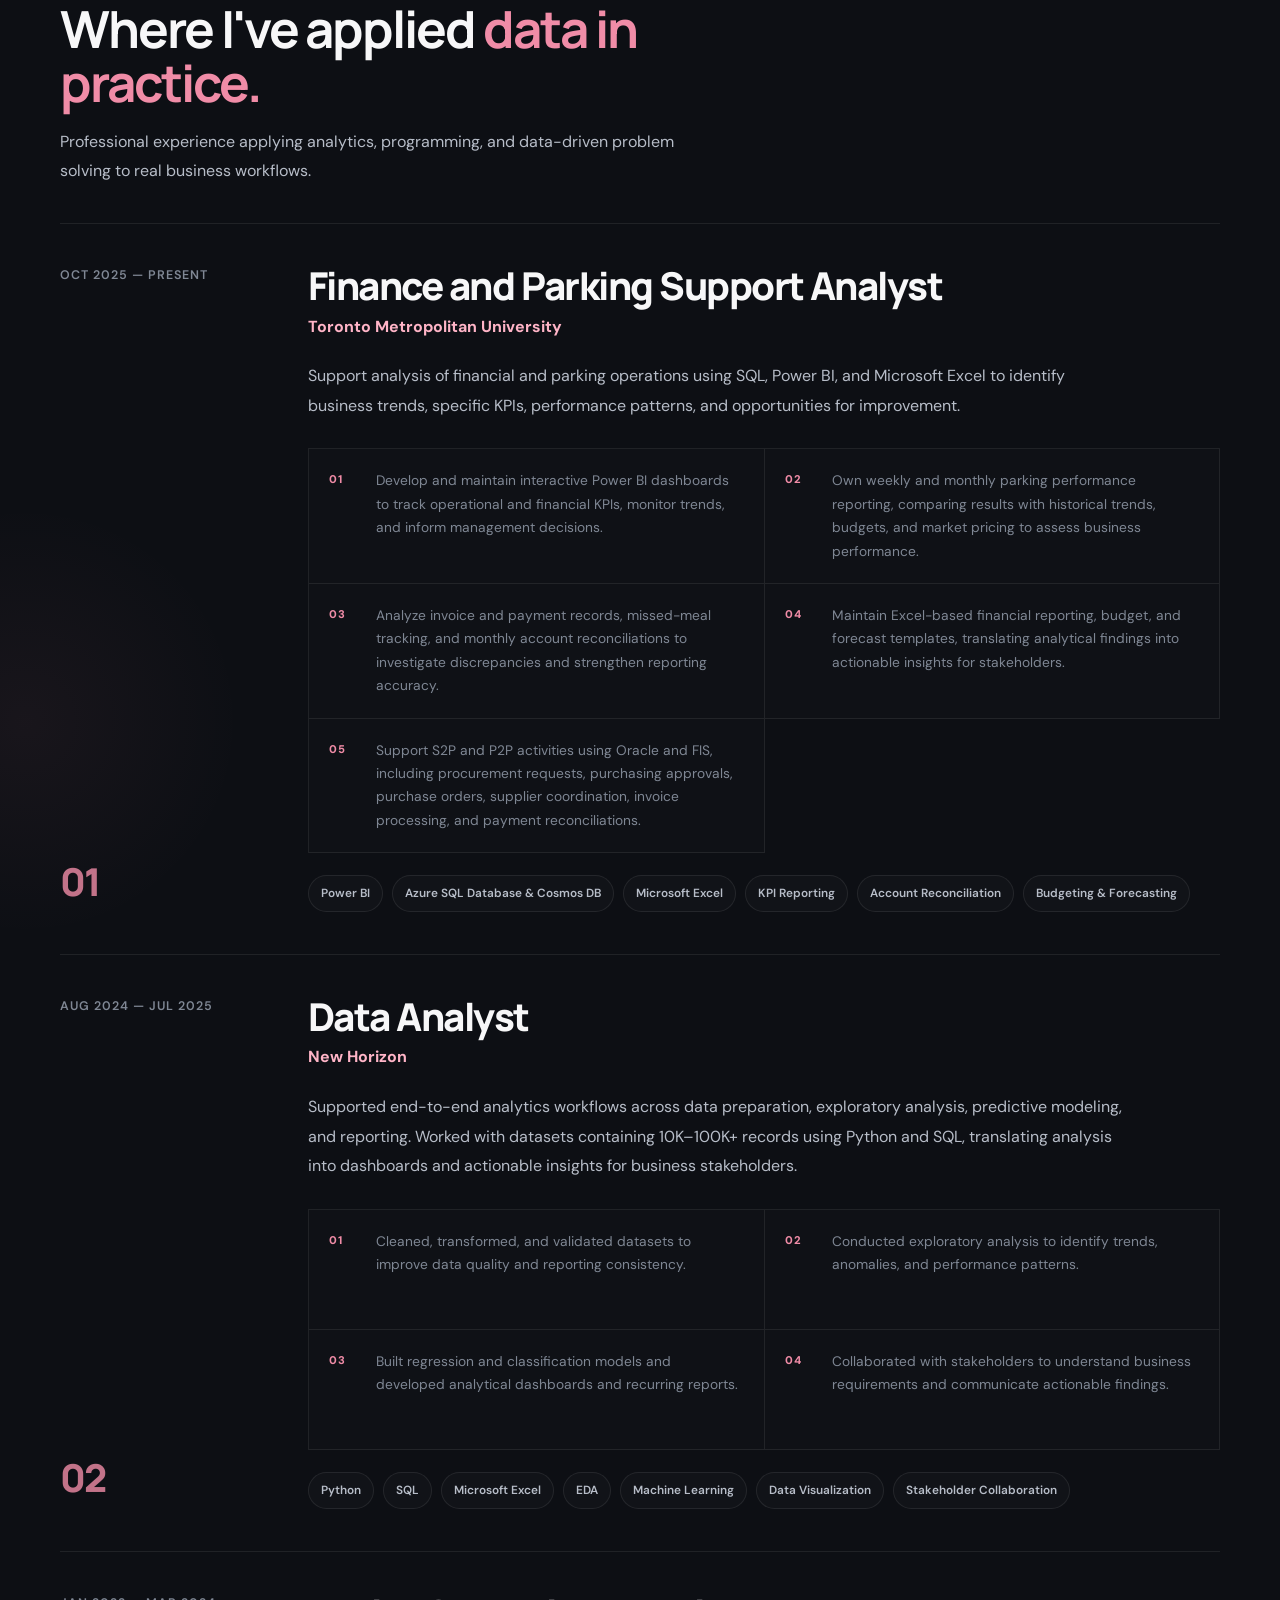
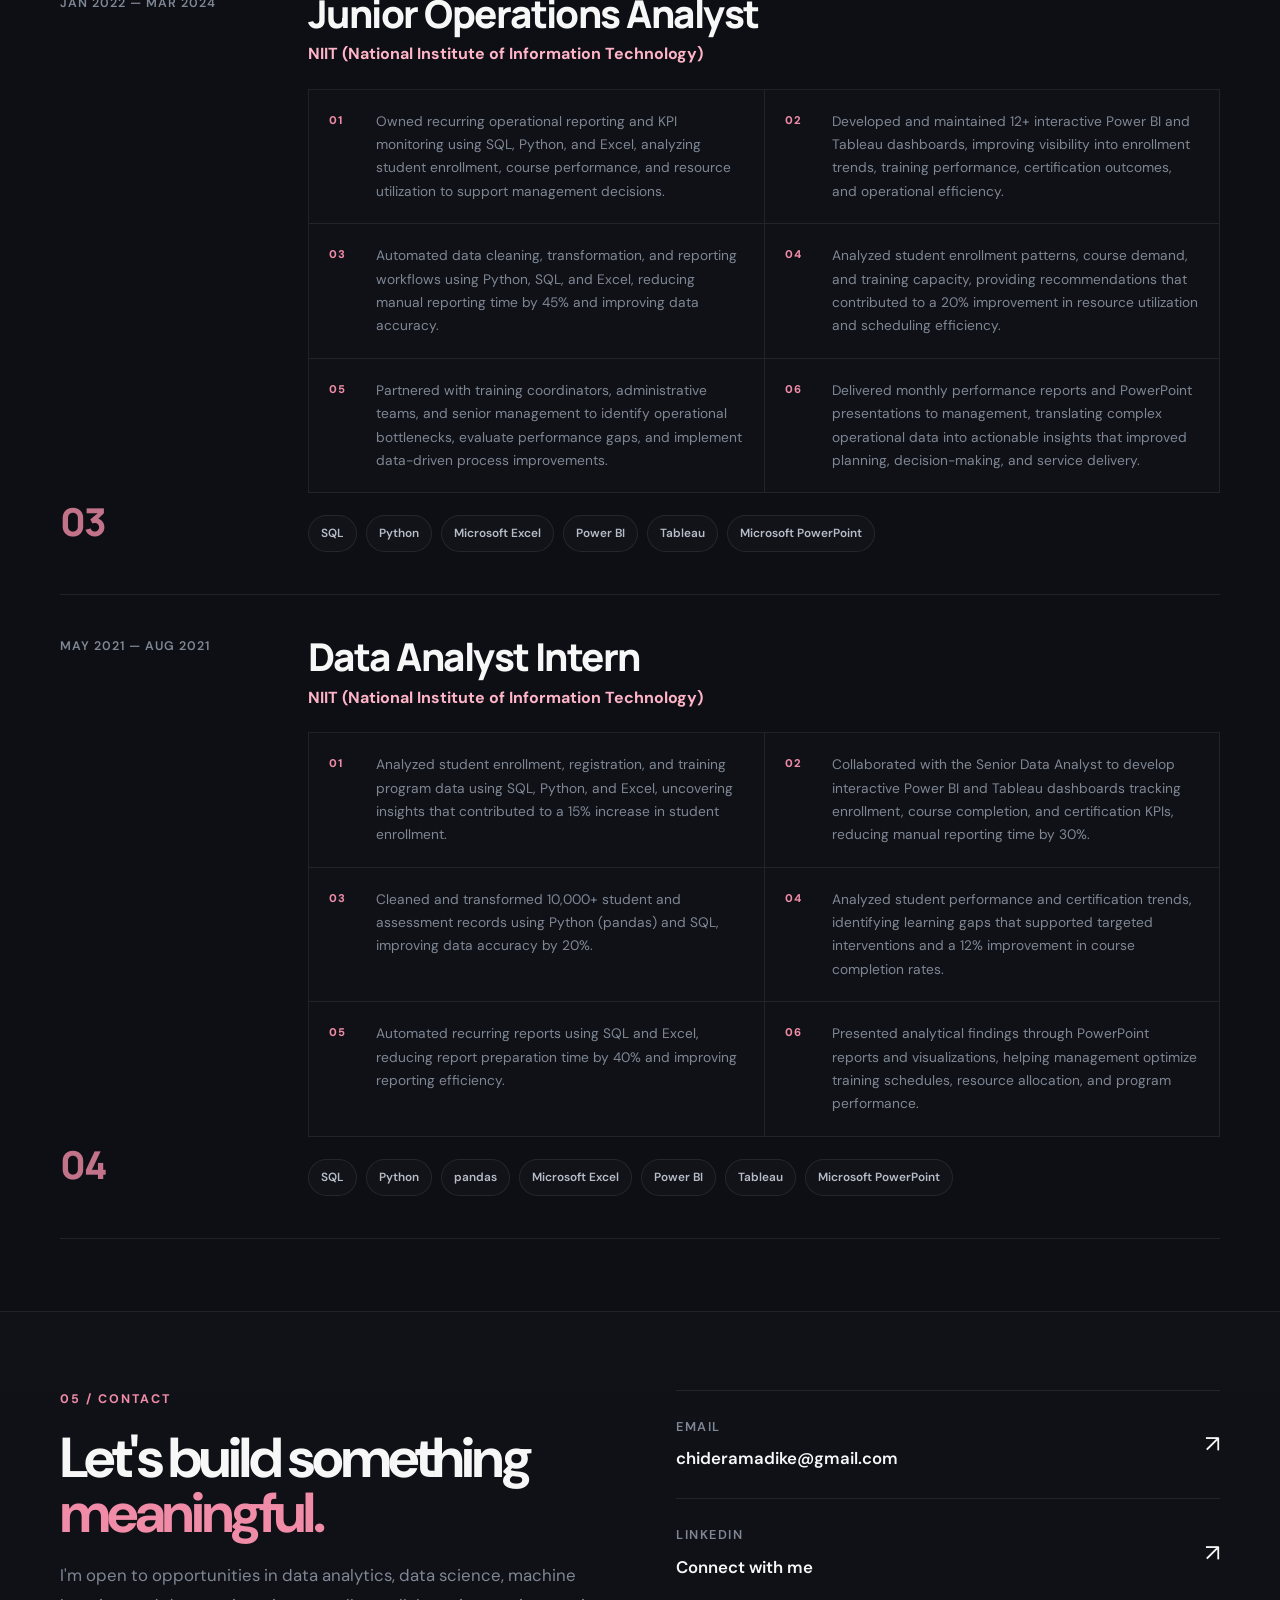
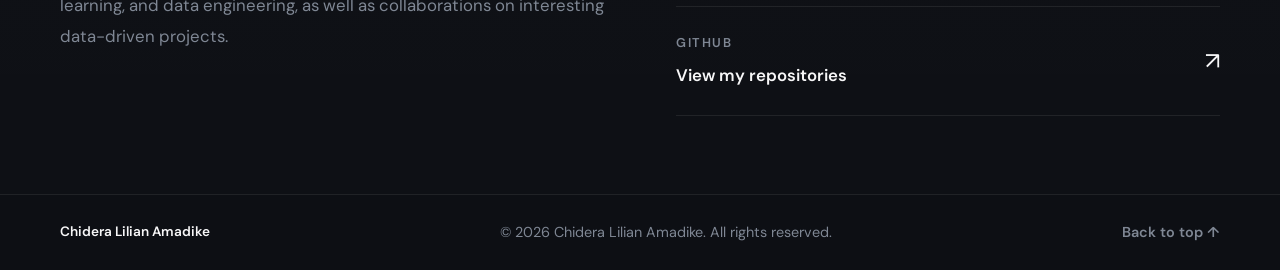
==== commit 5db9ed27: "Update index.html" ====
--- a/index.html
+++ b/index.html
@@ -834,7 +834,7 @@
                         <div class="experience-main">
                             <div class="experience-heading">
                                 <h3>Junior Operations Analyst</h3>
-                                <p>NIIT · Permanent part-time</p>
+                                <p>NIIT (National Institute of Information Technology)</p>
                             </div>
                             <div class="experience-highlights">
                                 <div><span>01</span><p>Owned recurring operational reporting and KPI monitoring using SQL, Python, and Excel, analyzing student enrollment, course performance, and resource utilization to support management decisions.</p></div>
@@ -863,7 +863,7 @@
                         <div class="experience-main">
                             <div class="experience-heading">
                                 <h3>Data Analyst Intern</h3>
-                                <p>NIIT · Internship</p>
+                                <p>NIIT (National Institute of Information Technology)</p>
                             </div>
                             <div class="experience-highlights">
                                 <div><span>01</span><p>Analyzed student enrollment, registration, and training program data using SQL, Python, and Excel, uncovering insights that contributed to a 15% increase in student enrollment.</p></div>
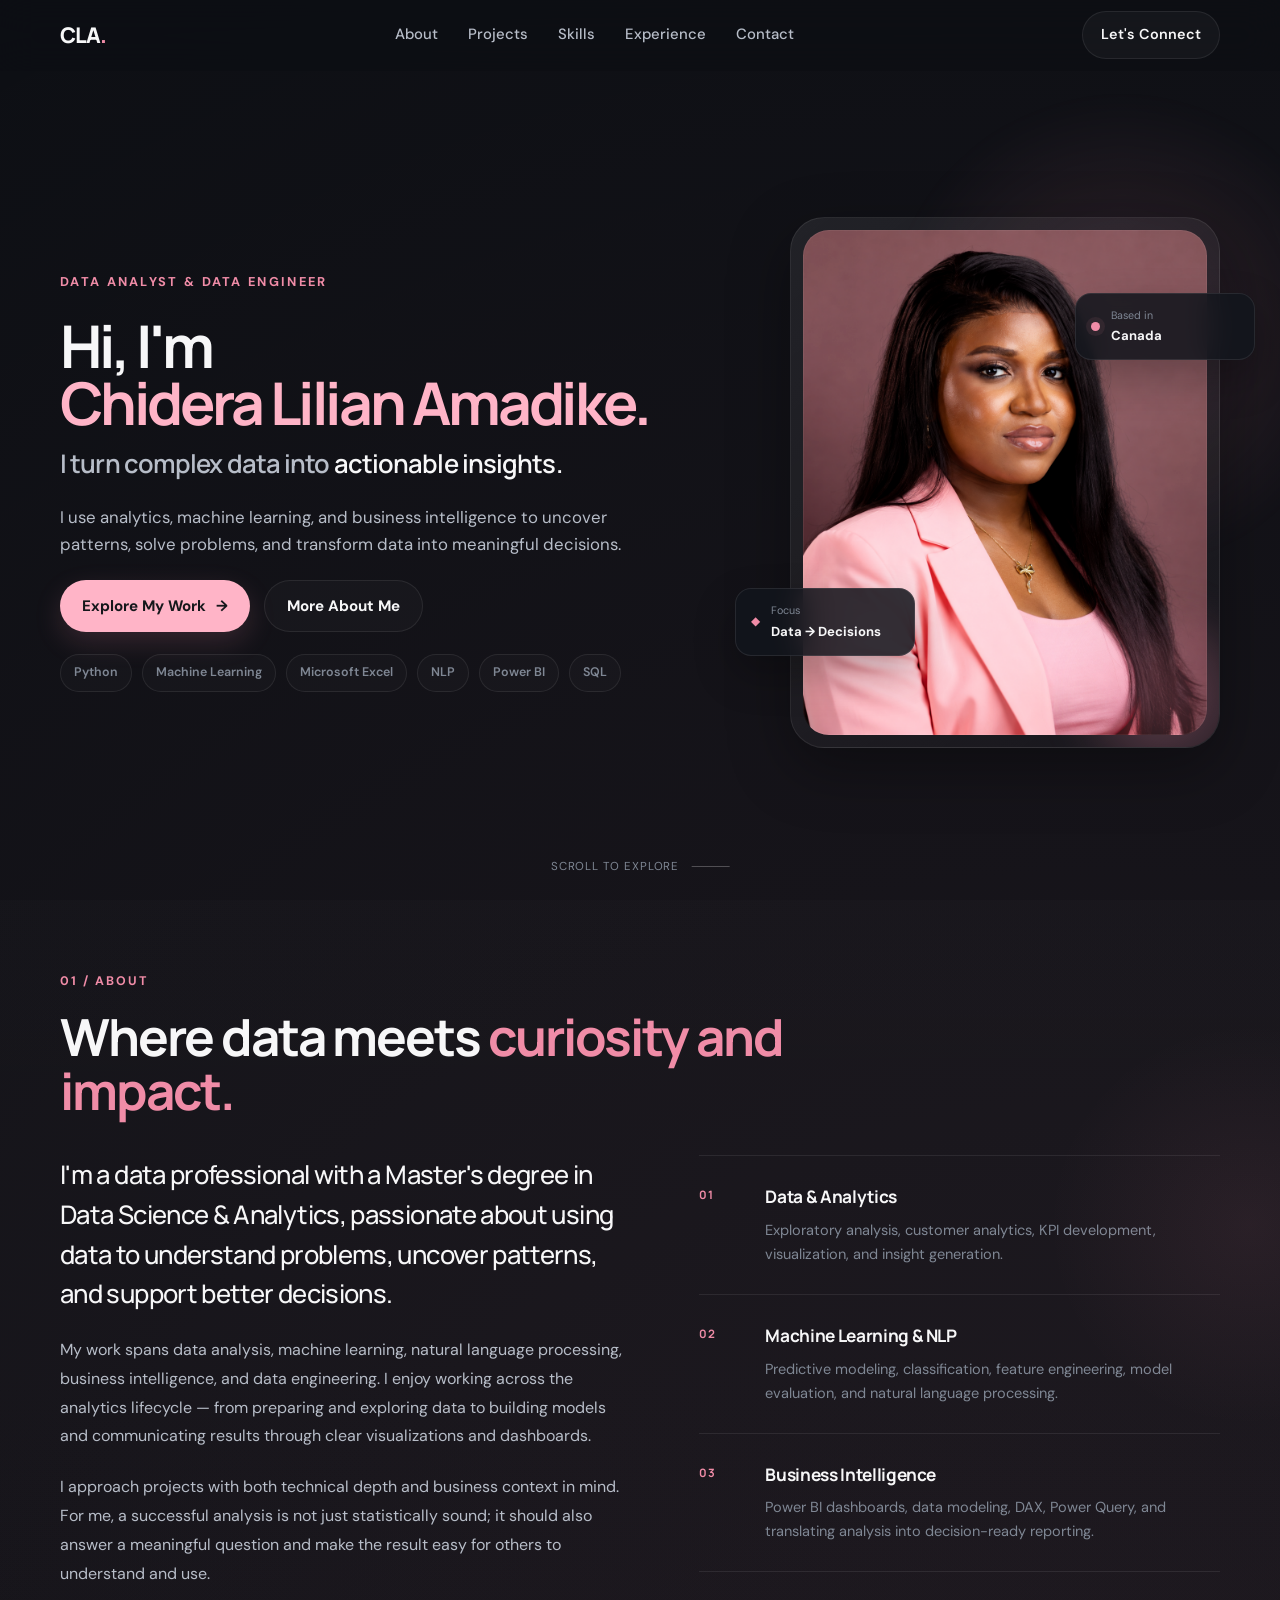
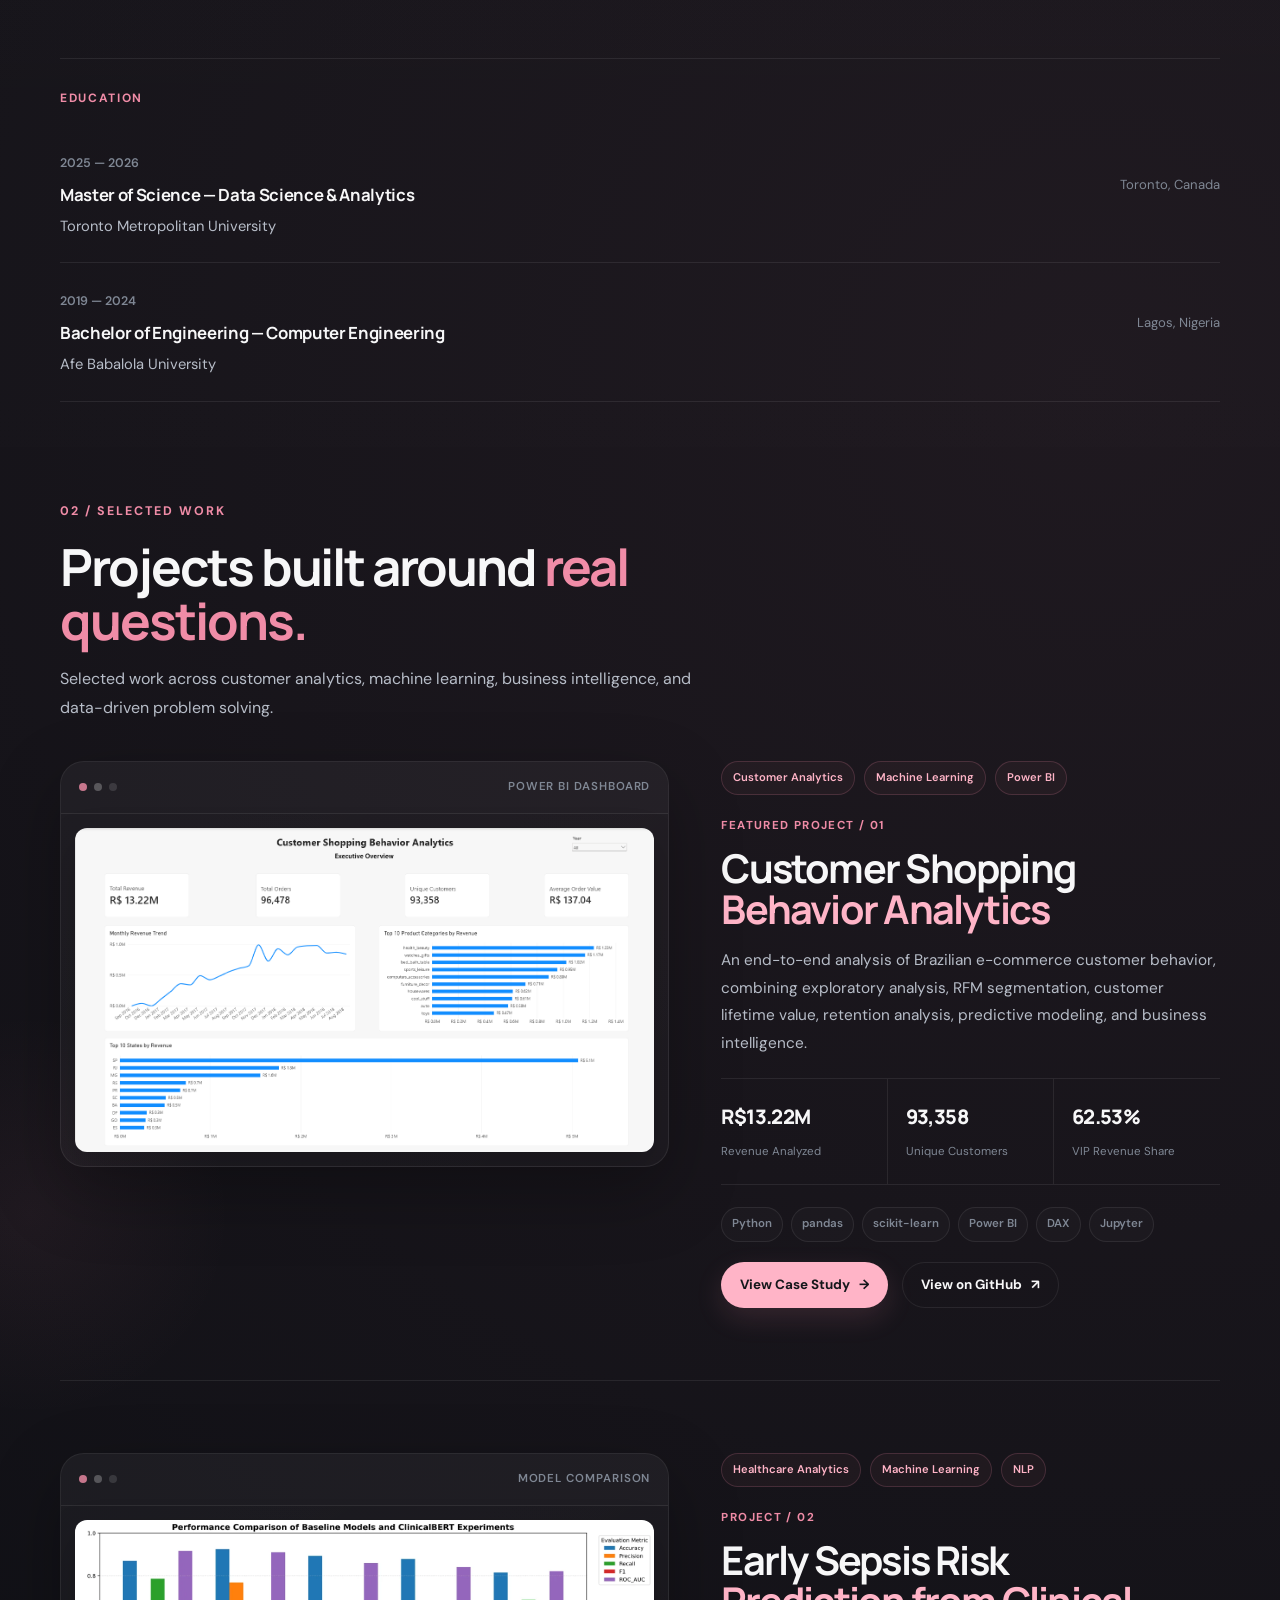
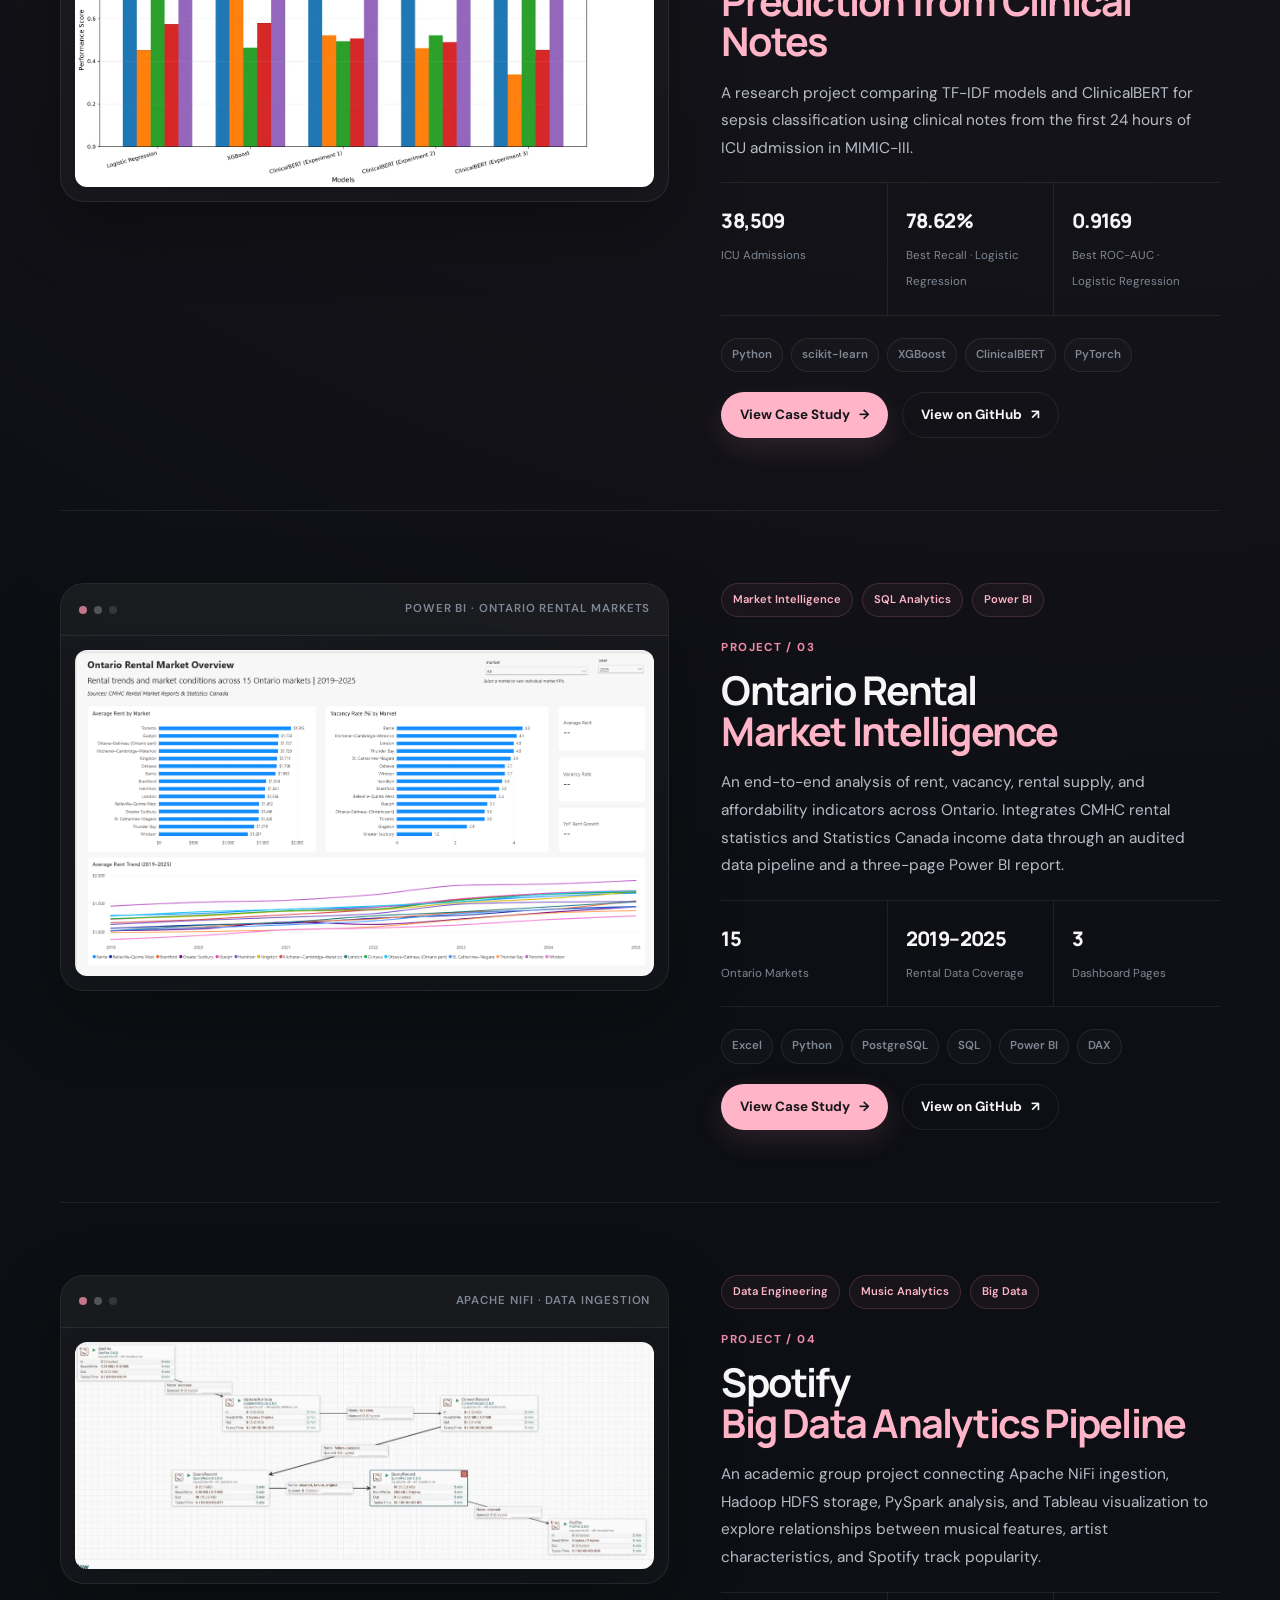
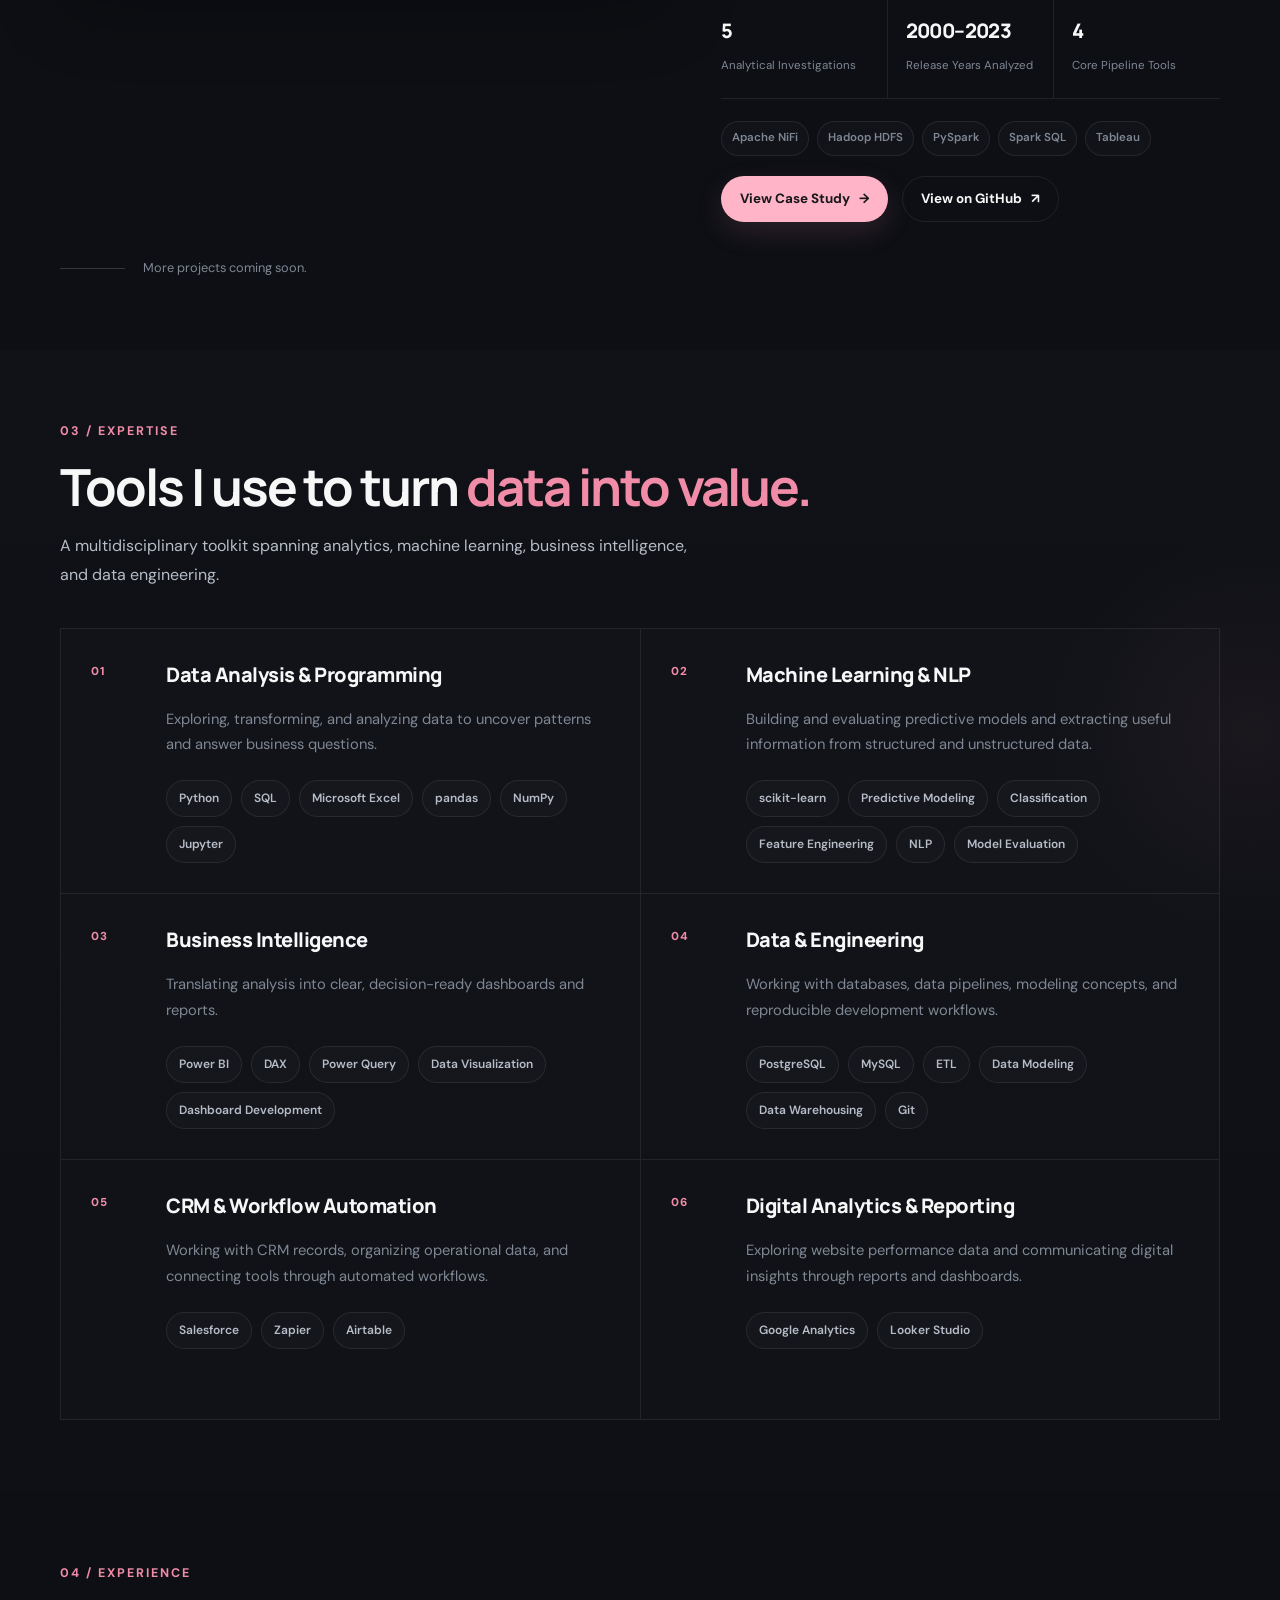
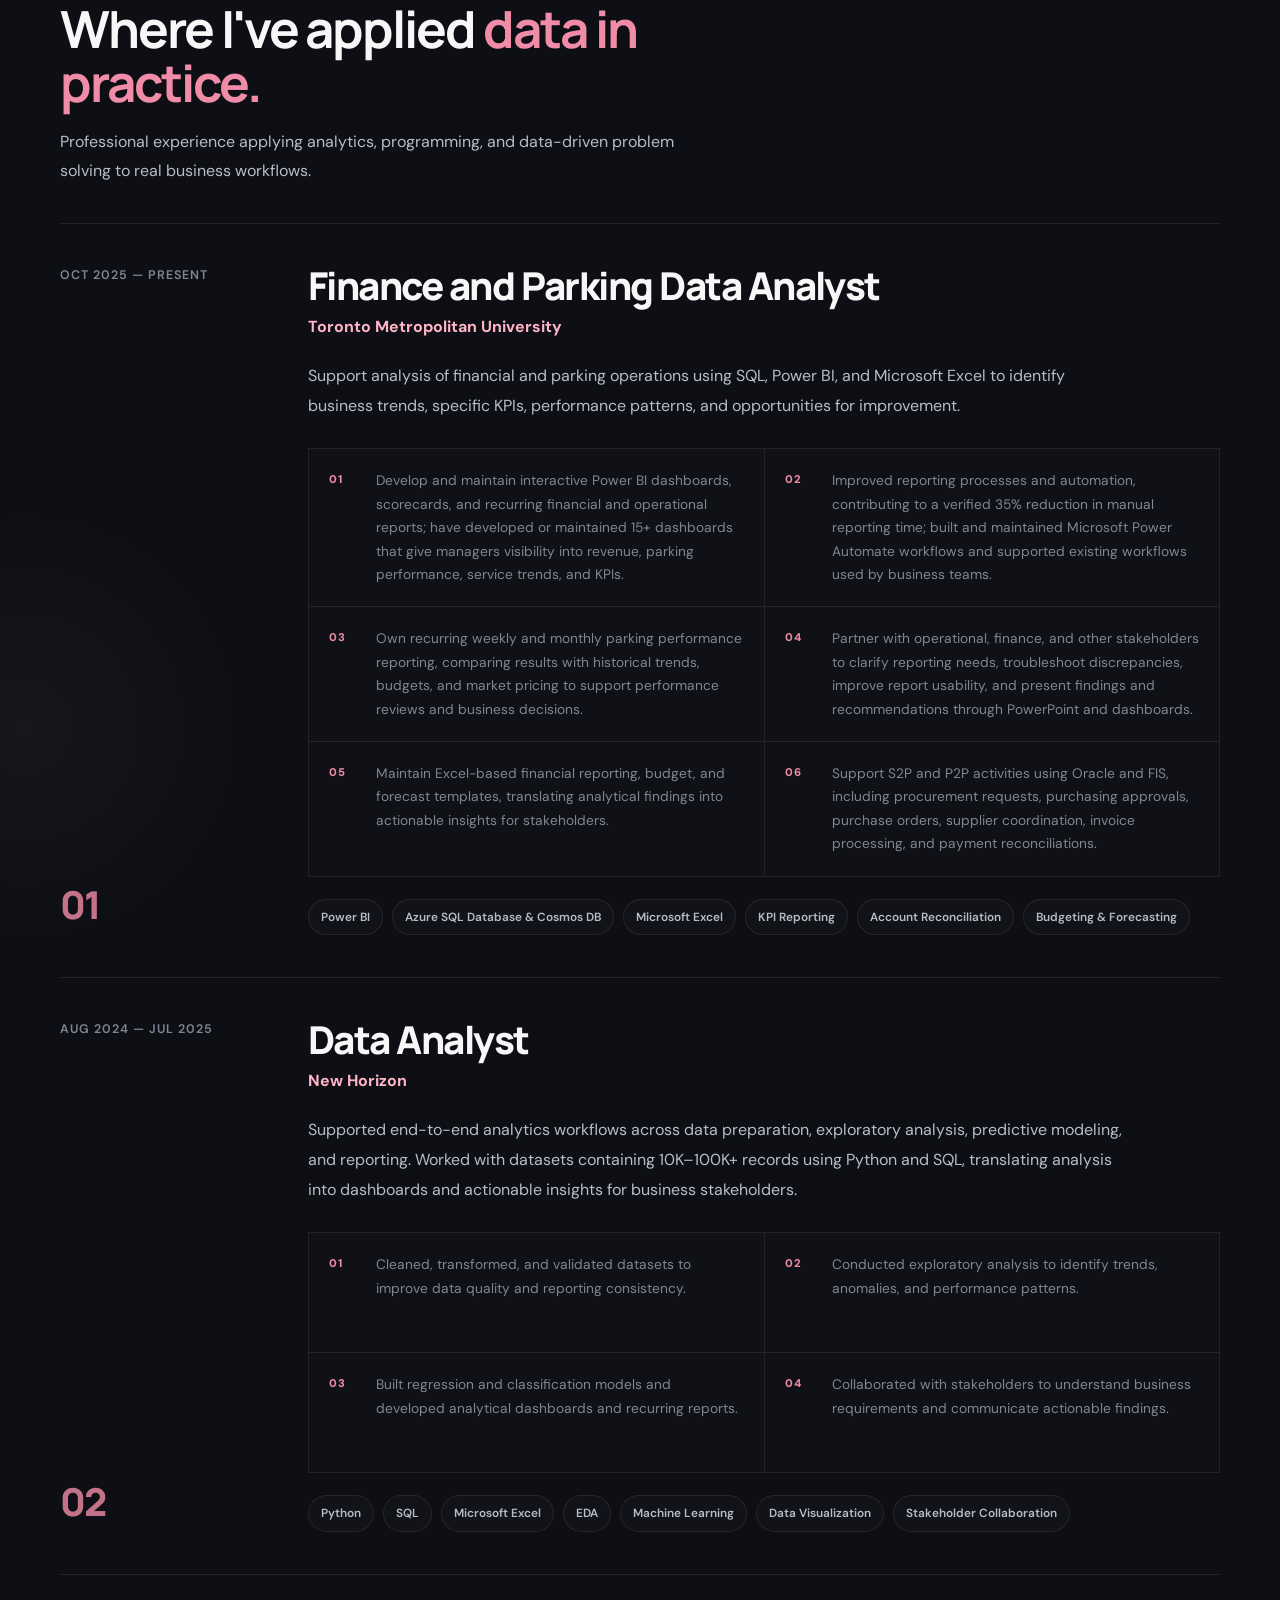
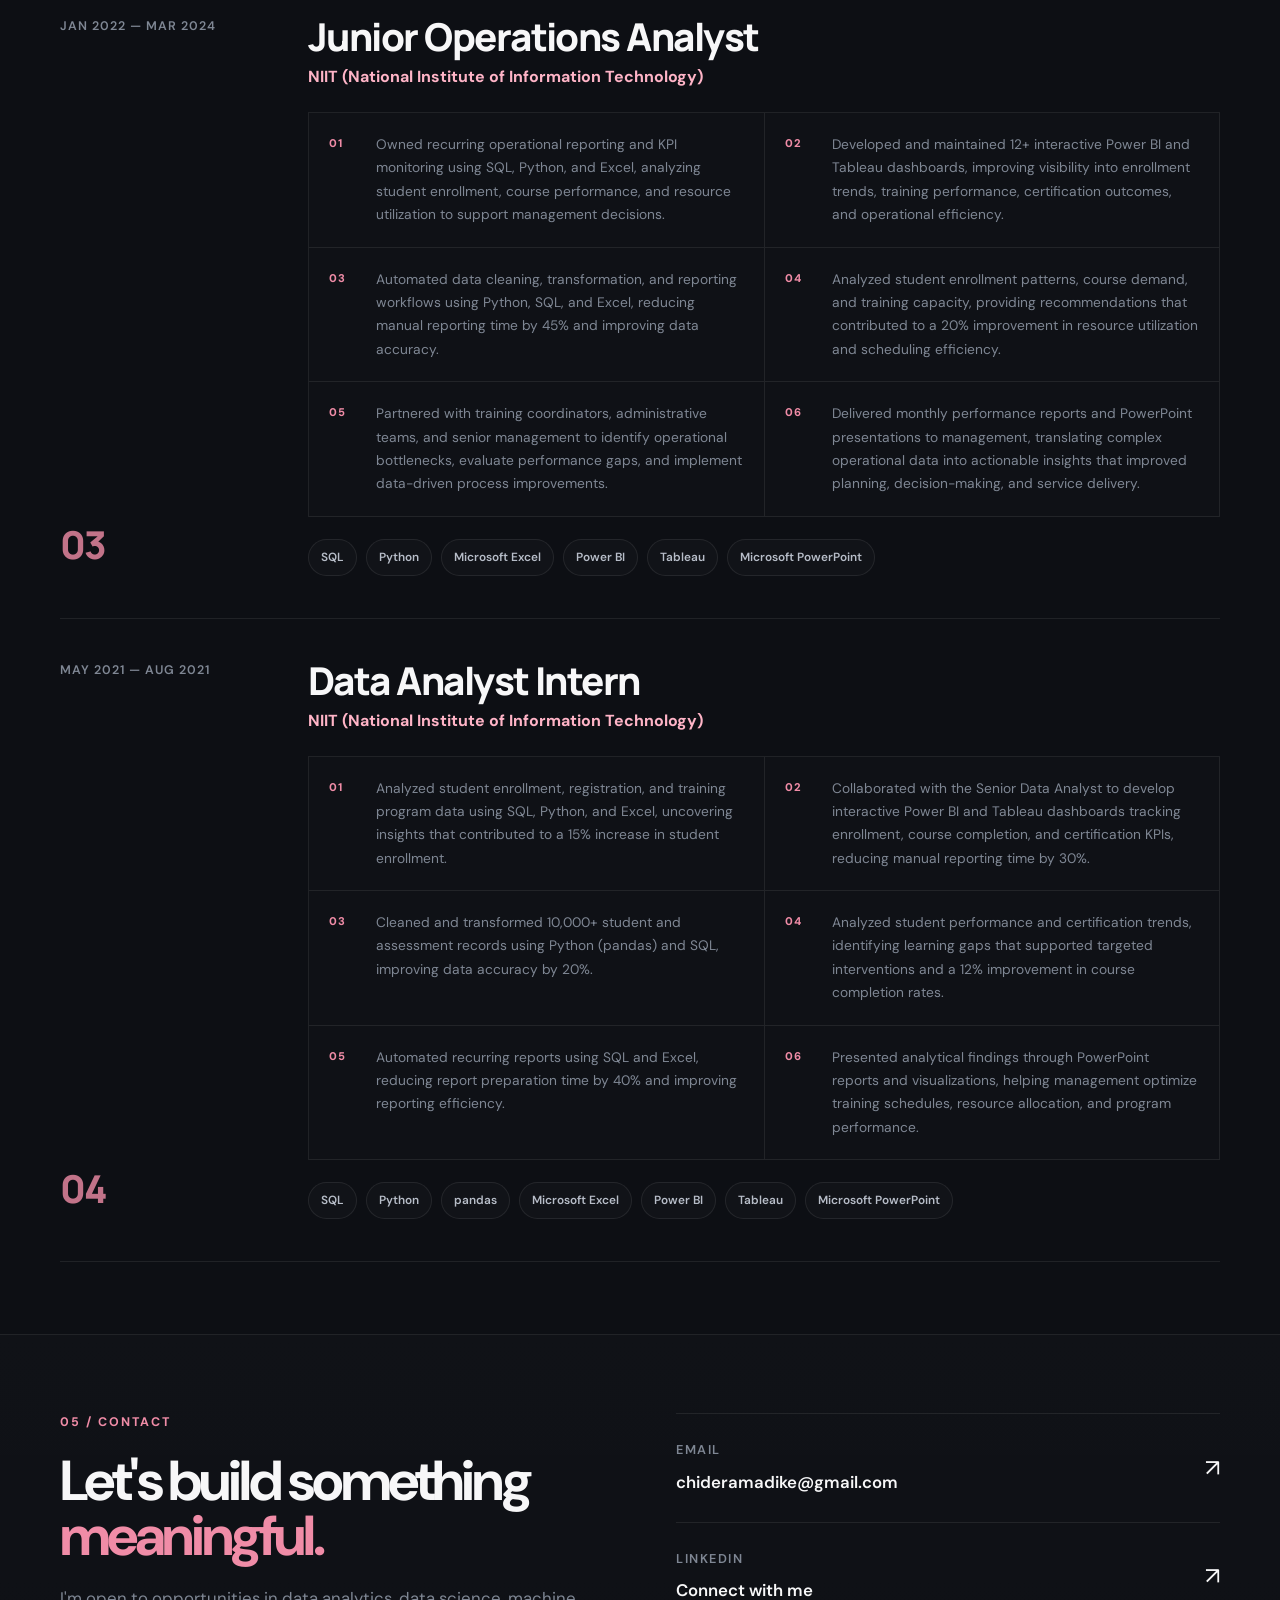
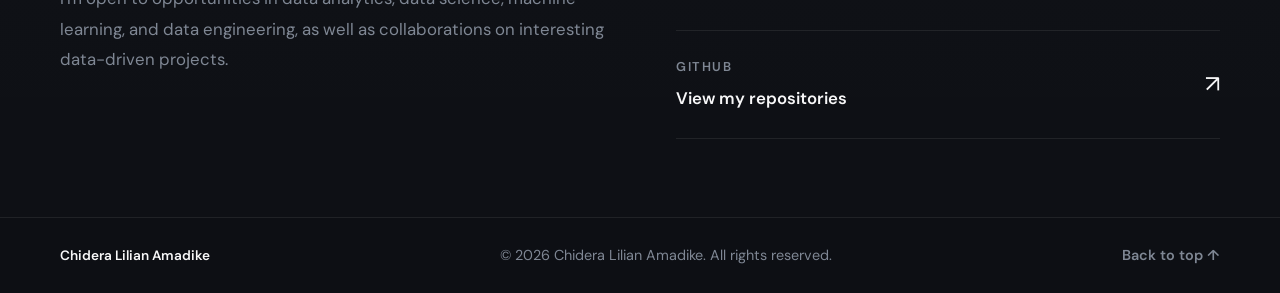
==== commit e23477f4: "Update index.html" ====
--- a/index.html
+++ b/index.html
@@ -718,16 +718,17 @@
                         </div>
                         <div class="experience-main">
                             <div class="experience-heading">
-                                <h3>Finance and Parking Support Analyst</h3>
+                                <h3>Finance and Parking Data Analyst</h3>
                                 <p>Toronto Metropolitan University</p>
                             </div>
                             <p class="experience-description">Support analysis of financial and parking operations using SQL, Power BI, and Microsoft Excel to identify business trends, specific KPIs, performance patterns, and opportunities for improvement.</p>
                             <div class="experience-highlights">
-                                <div><span>01</span><p>Develop and maintain interactive Power BI dashboards to track operational and financial KPIs, monitor trends, and inform management decisions.</p></div>
-                                <div><span>02</span><p>Own weekly and monthly parking performance reporting, comparing results with historical trends, budgets, and market pricing to assess business performance.</p></div>
-                                <div><span>03</span><p>Analyze invoice and payment records, missed-meal tracking, and monthly account reconciliations to investigate discrepancies and strengthen reporting accuracy.</p></div>
-                                <div><span>04</span><p>Maintain Excel-based financial reporting, budget, and forecast templates, translating analytical findings into actionable insights for stakeholders.</p></div>
-                                <div><span>05</span><p>Support S2P and P2P activities using Oracle and FIS, including procurement requests, purchasing approvals, purchase orders, supplier coordination, invoice processing, and payment reconciliations.</p></div>
+                                <div><span>01</span><p>Develop and maintain interactive Power BI dashboards, scorecards, and recurring financial and operational reports; have developed or maintained 15+ dashboards that give managers visibility into revenue, parking performance, service trends, and KPIs.</p></div>
+                                <div><span>02</span><p>Improved reporting processes and automation, contributing to a verified 35% reduction in manual reporting time; built and maintained Microsoft Power Automate workflows and supported existing workflows used by business teams.</p></div>
+                                <div><span>03</span><p>Own recurring weekly and monthly parking performance reporting, comparing results with historical trends, budgets, and market pricing to support performance reviews and business decisions.</p></div>
+                                <div><span>04</span><p>Partner with operational, finance, and other stakeholders to clarify reporting needs, troubleshoot discrepancies, improve report usability, and present findings and recommendations through PowerPoint and dashboards.</p></div>
+                                <div><span>05</span><p>Maintain Excel-based financial reporting, budget, and forecast templates, translating analytical findings into actionable insights for stakeholders.</p></div>
+                                <div><span>06</span><p>Support S2P and P2P activities using Oracle and FIS, including procurement requests, purchasing approvals, purchase orders, supplier coordination, invoice processing, and payment reconciliations.</p></div>
                             </div>
                             <div class="experience-tools">
                                 <span>Power BI</span>
